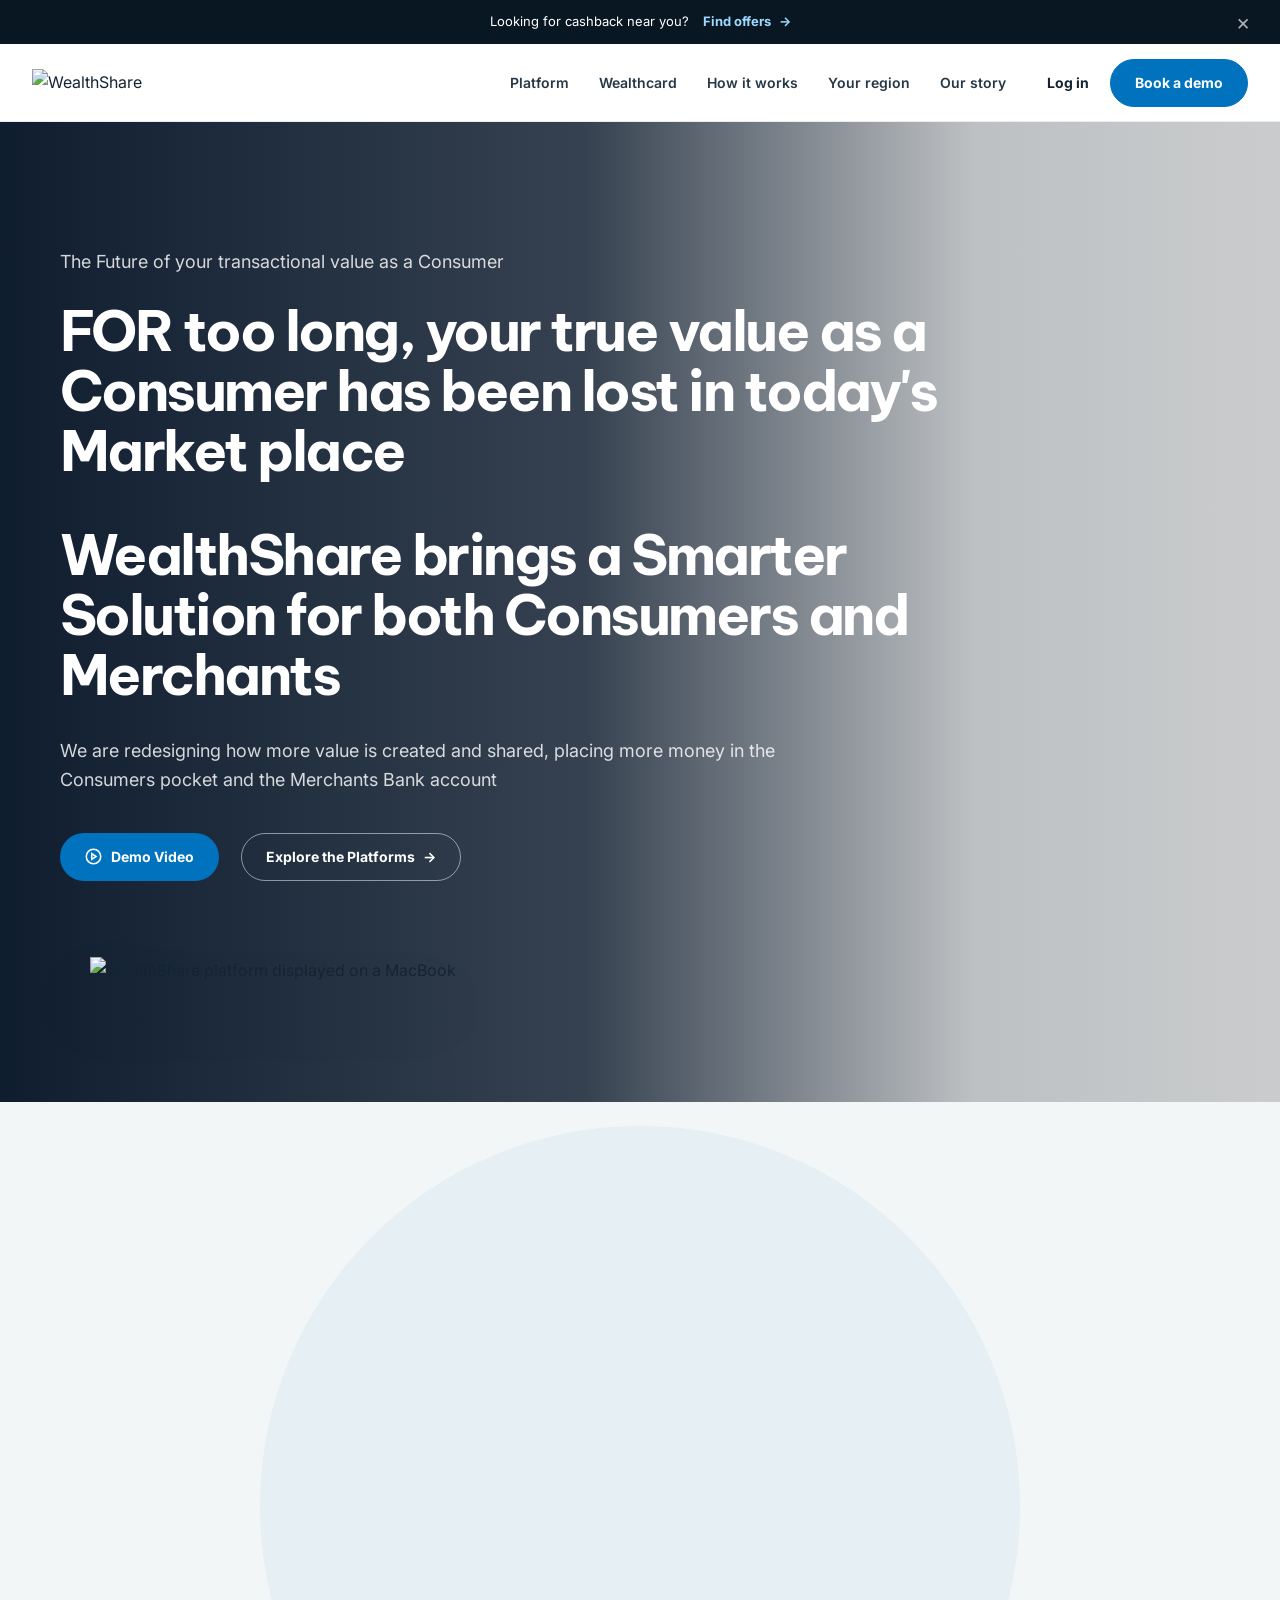
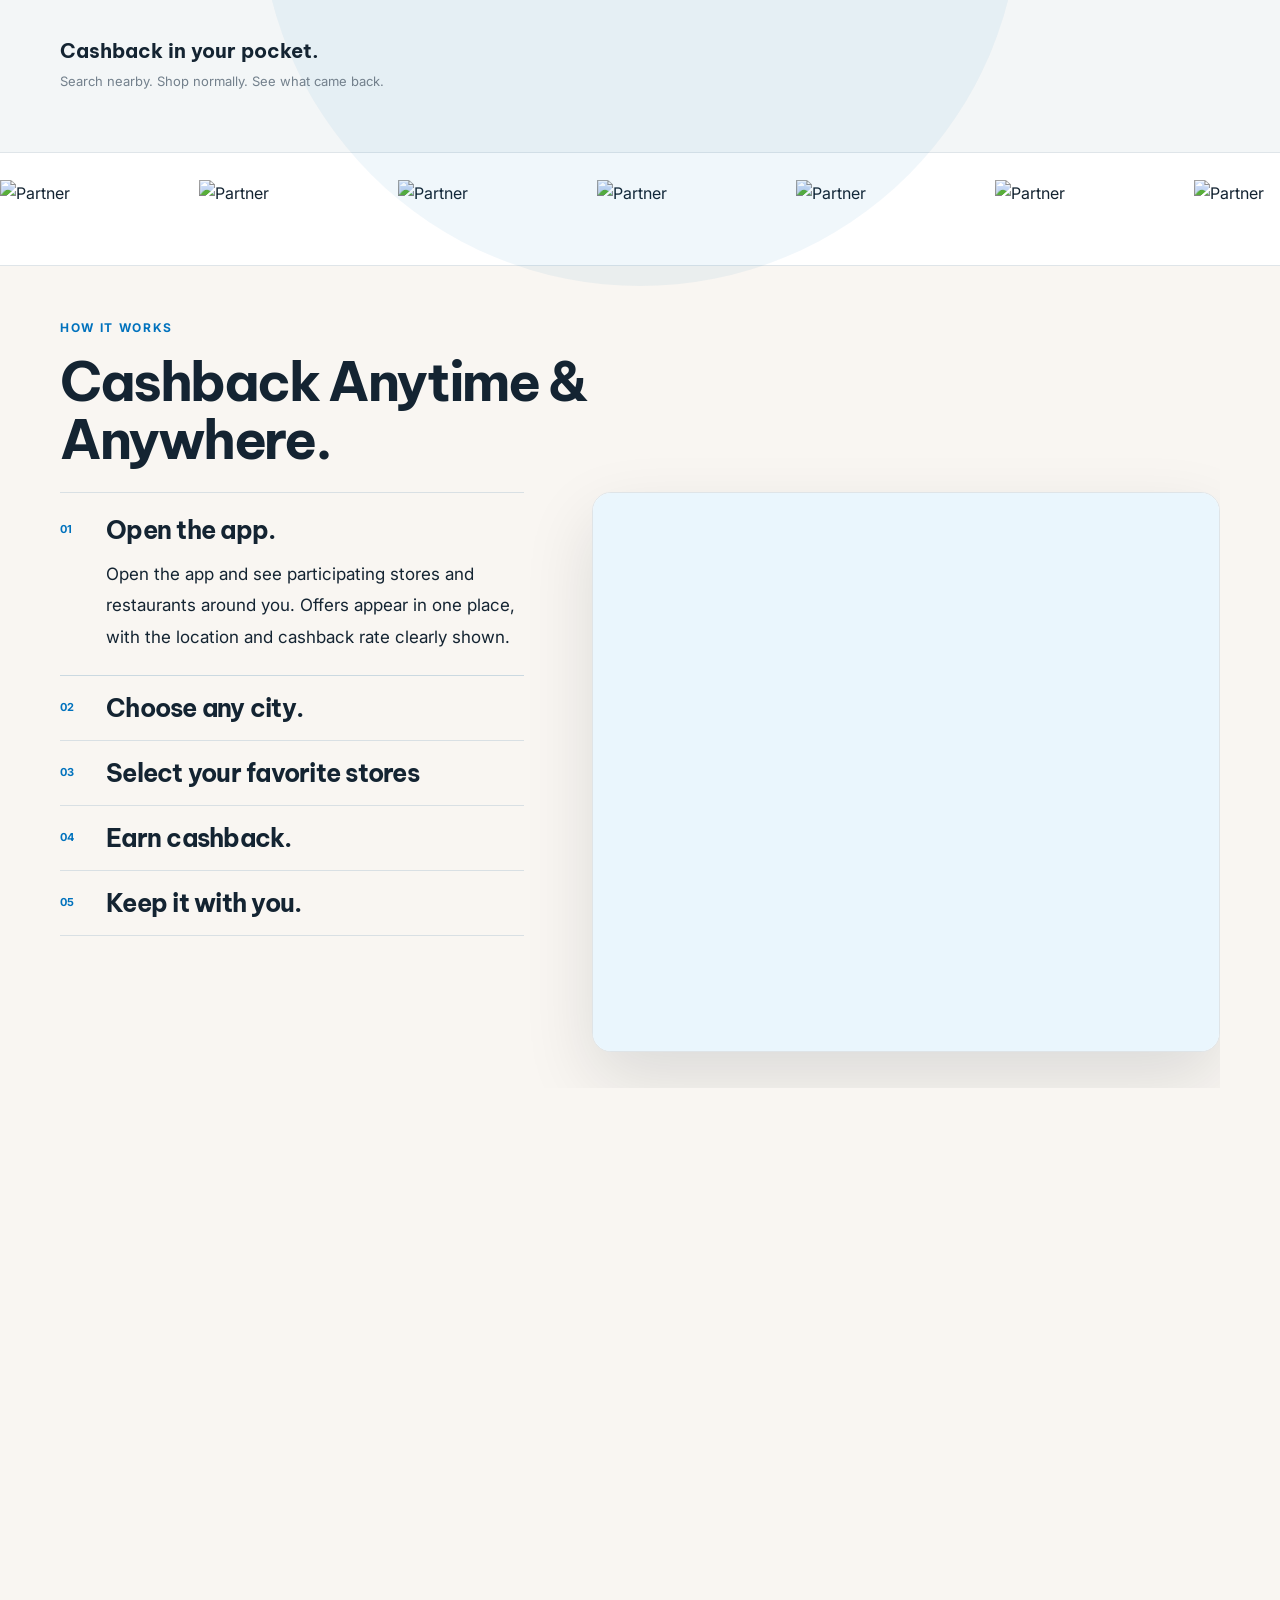
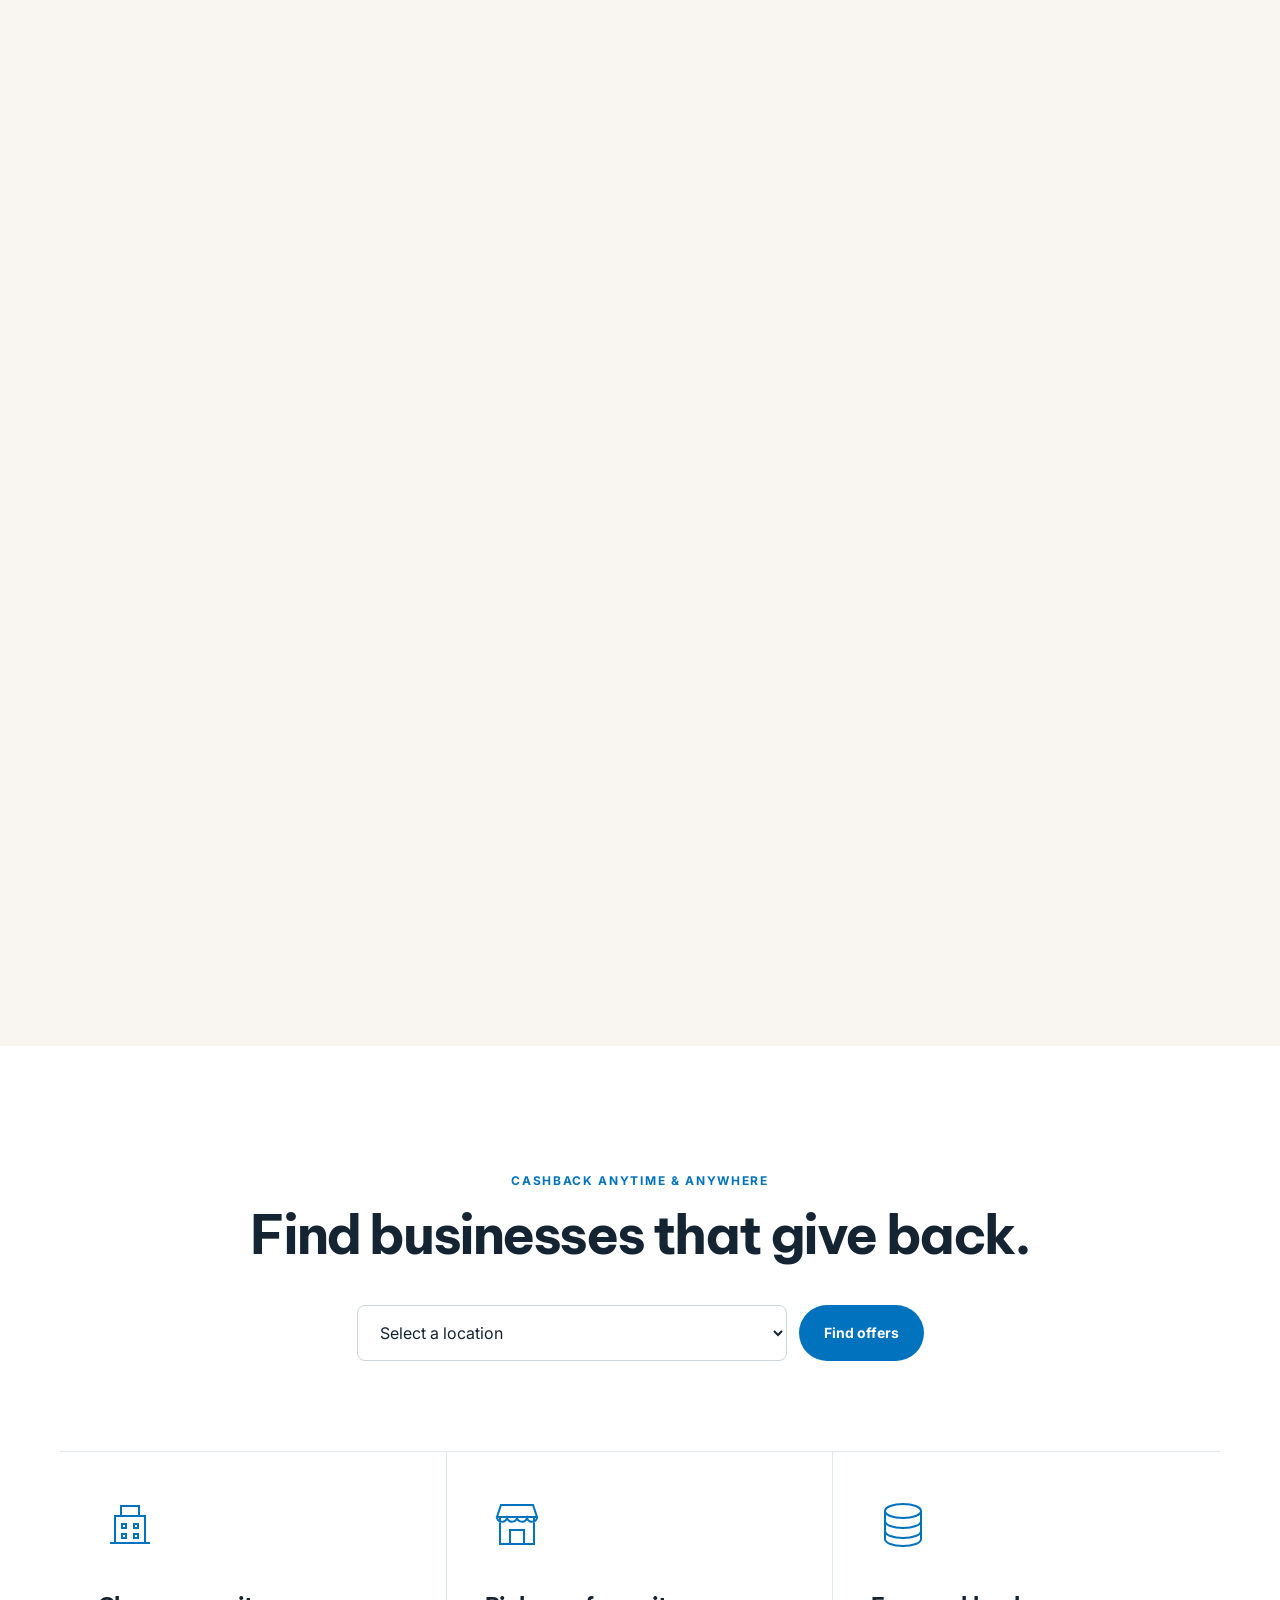
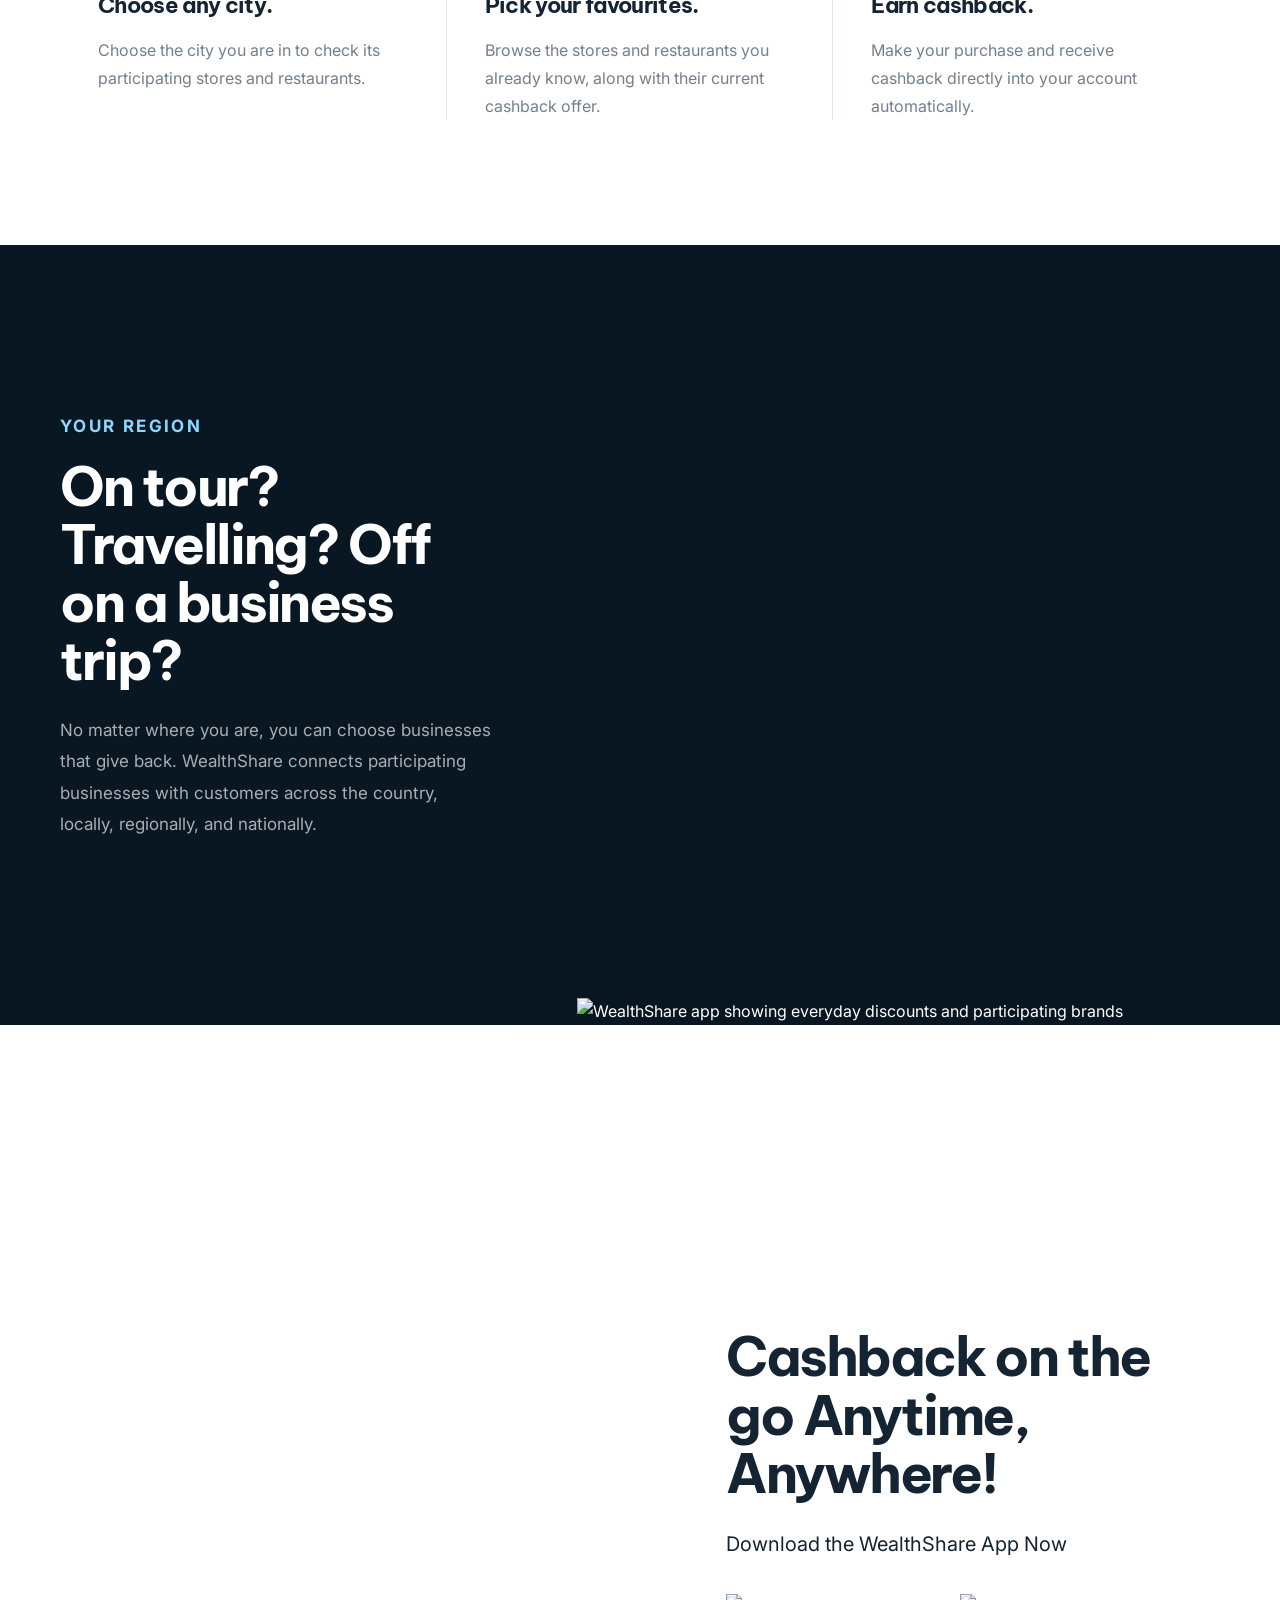
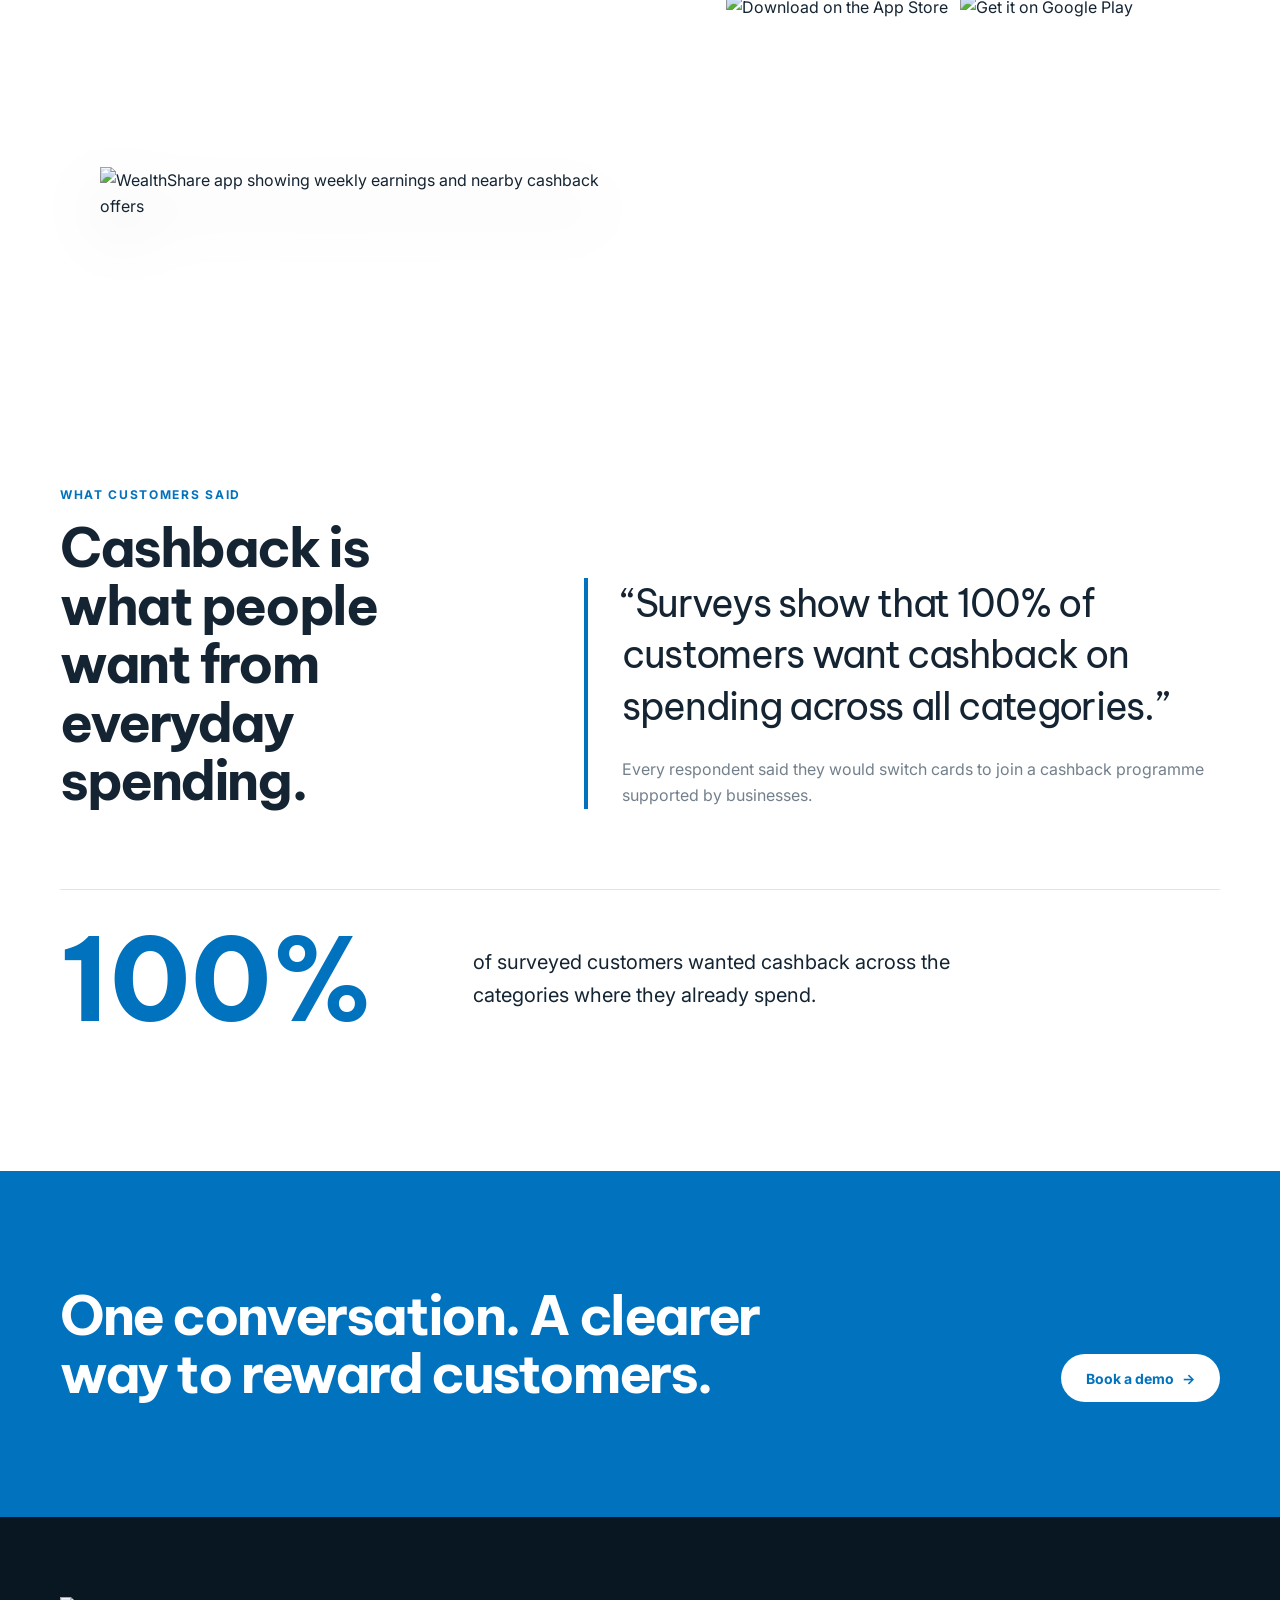
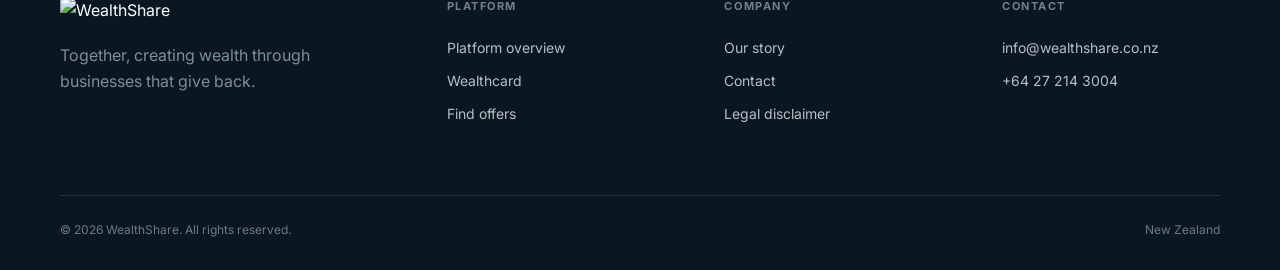
==== index.html @ 4f8c950f "WealthShare landing page - client hero feedback v1" ====
<!doctype html>
<html lang="en">
<head>
<meta charset="utf-8">
<meta name="viewport" content="width=device-width,initial-scale=1">
<meta name="description" content="WealthShare connects people with participating businesses and cashback rewards across New Zealand.">
<title>WealthShare — Cashback anytime & anywhere</title>
<link rel="preconnect" href="https://fonts.googleapis.com">
<link rel="preconnect" href="https://fonts.gstatic.com" crossorigin>
<link href="https://fonts.googleapis.com/css2?family=Be+Vietnam+Pro:wght@400;500;600;700;800&family=Inter:wght@400;500;600;700&display=swap" rel="stylesheet">
<style>
:root{--blue:#0172bd;--blue2:#078ddd;--navy:#091723;--ink:#142432;--body:#465463;--muted:#73808c;--paper:#fbfaf7;--mist:#f1f4f6;--line:#dfe5e9;--white:#fff;--head:'Be Vietnam Pro',sans-serif;--body:'Inter',sans-serif;--max:1160px}
*{box-sizing:border-box}html{scroll-behavior:smooth}body{margin:0;background:var(--paper);color:var(--ink);font-family:var(--body);font-size:16px;line-height:1.65;-webkit-font-smoothing:antialiased;overflow-x:hidden}body.menu-open{overflow:hidden}a{color:inherit;text-decoration:none}button,select{font:inherit}img{display:block;max-width:100%}.shell{width:min(var(--max),calc(100% - 96px));margin-inline:auto}.eyebrow{margin:0 0 14px;color:var(--blue);font-size:12px;font-weight:700;letter-spacing:.14em;text-transform:uppercase}.display{font-family:var(--head);font-size:clamp(42px,5.5vw,74px);font-weight:700;line-height:1.03;letter-spacing:-.055em}.title{font-family:var(--head);font-size:clamp(34px,4.2vw,58px);font-weight:700;line-height:1.08;letter-spacing:-.045em}.copy{color:var(--body);font-size:17px;line-height:1.8}.arrow{display:inline-block;margin-left:8px;transition:transform .2s}.link:hover .arrow,.btn:hover .arrow{transform:translateX(4px)}
.utility{height:44px;background:var(--navy);color:#fff;display:flex;align-items:center;justify-content:center;gap:14px;font-size:13px}.utility a{display:inline-flex;align-items:center;color:#9edaff;font-weight:700}.utility button{position:absolute;right:24px;border:0;background:transparent;color:#fff;font-size:22px;opacity:.65;cursor:pointer}.nav{height:78px;background:#fff;border-bottom:1px solid rgba(9,23,35,.08);display:flex;align-items:center;position:sticky;top:0;z-index:100}.nav .inner{width:min(1220px,calc(100% - 64px));margin:auto;display:flex;align-items:center;justify-content:space-between;gap:32px}.brand img{width:190px;height:auto}.navlinks{display:flex;align-items:center;gap:30px;margin-left:auto}.navlinks a{font-size:14px;font-weight:600;color:#263846}.navlinks a:hover{color:var(--blue)}.actions{display:flex;align-items:center;gap:12px}.btn{display:inline-flex;align-items:center;justify-content:center;min-height:48px;padding:0 24px;border:1px solid transparent;border-radius:999px;font-size:14px;font-weight:700;cursor:pointer;transition:background .2s,color .2s,border .2s,transform .2s}.btn-primary{background:var(--blue);color:#fff}.btn-primary:hover{background:#0566a4;transform:translateY(-1px)}.btn-outline{border-color:#b9c5cc;color:var(--ink);background:#fff}.btn-outline:hover{border-color:var(--ink)}.btn-text{padding-inline:8px}.menu-toggle{display:none;border:0;background:transparent;padding:8px;cursor:pointer}.menu-toggle span{display:block;width:25px;height:2px;background:var(--navy);margin:5px}.mobile-menu{display:none}
.hero{min-height:calc(100vh - 122px);position:relative;display:flex;align-items:center;color:#fff;background:url('/wealthcare/assets/hero-woman-phone.jpg') center 45%/cover no-repeat}.hero:before{content:"";position:absolute;inset:0;background:linear-gradient(90deg,rgba(5,20,39,.96) 0%,rgba(5,20,39,.8) 46%,rgba(5,20,39,.25) 76%,rgba(5,20,39,.2) 100%)}.hero-copy{position:relative;z-index:1;max-width:700px;padding:104px 0 112px}.hero .eyebrow{color:#8ed8ff}.hero h1{margin:0 0 28px}.hero p{max-width:620px;margin:0 0 34px;color:rgba(255,255,255,.82);font-size:18px;line-height:1.75}.hero-buttons{display:flex;align-items:center;gap:22px}.hero .btn-outline{color:#fff;border-color:rgba(255,255,255,.5);background:transparent}.hero-proof{margin-top:54px;padding-top:28px;border-top:1px solid rgba(255,255,255,.2);display:flex;align-items:center;gap:18px}.hero-proof strong{font-family:var(--head);font-size:30px;line-height:1}.hero-proof span{max-width:180px;color:rgba(255,255,255,.65);font-size:13px;line-height:1.45}
.hero{min-height:980px}.hero-copy{max-width:760px;padding:92px 0 100px}.hero-long-copy{max-width:710px}.hero-long-copy p{margin:0 0 16px;color:rgba(255,255,255,.82);font-size:17px;line-height:1.72}.hero .hero-proof{margin-top:34px}.hero .hero-proof strong{max-width:330px;text-transform:uppercase}.hero .hero-proof span{max-width:310px}.hero .hero-buttons{margin-top:32px}.play-mark{width:17px;height:17px;margin-right:9px;flex:none}.product-overview{min-height:820px;background:#f3f6f7;display:grid;place-items:center;padding:100px 32px;position:relative;overflow:hidden}.product-overview:before{content:"";position:absolute;width:760px;height:760px;border-radius:50%;background:rgba(1,114,189,.06)}.phones{position:relative;width:min(720px,90vw);filter:drop-shadow(0 35px 32px rgba(9,23,35,.17));mix-blend-mode:multiply}.product-caption{position:absolute;left:max(32px,calc((100vw - var(--max))/2));bottom:60px;color:var(--muted);font-size:13px}.product-caption strong{display:block;color:var(--ink);font-family:var(--head);font-size:20px;margin-bottom:4px}
.logo-rail{background:#fff;border-block:1px solid var(--line);overflow:hidden;padding:27px 0}.logo-track{width:max-content;display:flex;align-items:center;gap:54px;animation:logos 40s linear infinite}.logo-track a{display:flex;align-items:center;justify-content:center}.logo-track img{width:145px;height:58px;object-fit:contain;filter:none;opacity:1;transition:transform .25s ease,opacity .25s ease}.logo-track a:hover img{transform:scale(1.06)}.logo-track .brandcrafter-logo{width:175px}@keyframes logos{to{transform:translateX(-50%)}}
.platform{background:#f9f6f2;padding:130px 0}.platform-head{margin-bottom:56px}.platform-head h2{margin:0;max-width:620px}.platform-grid{display:grid;grid-template-columns:minmax(0,.9fr) minmax(520px,1.1fr);gap:70px;align-items:start}.steps{position:relative;padding-bottom:42vh}.step{position:sticky;top:120px;z-index:1;min-height:420px;margin-bottom:55vh;padding:40px 34px;display:grid;grid-template-columns:48px 1fr;align-content:start;background:#fff;border:1px solid #d7e0e5;border-radius:20px;box-shadow:0 16px 46px rgba(9,23,35,.09);opacity:1;transform:scale(.965);transform-origin:top center;transition:transform .35s,border-color .35s,box-shadow .35s}.step:nth-child(2){z-index:2}.step:nth-child(3){z-index:3}.step:nth-child(4){z-index:4}.step:nth-child(5){z-index:5;margin-bottom:0}.step.active{transform:scale(1);border-color:rgba(1,114,189,.38);box-shadow:0 26px 62px rgba(9,23,35,.15)}.step-num{font-size:11px;font-weight:700;color:var(--blue);padding-top:7px}.step h3{font-family:var(--head);font-size:27px;letter-spacing:-.03em;margin:0 0 18px}.step p{margin:0;max-width:480px;color:var(--body);font-size:17px;line-height:1.85}.stage-wrap{position:sticky;top:108px;height:600px}.stage{position:absolute;inset:0;border:1px solid #dfe4e7;border-radius:19px;background:#fff;box-shadow:0 28px 70px rgba(9,23,35,.12);overflow:hidden}.slide{position:absolute;inset:0;opacity:0;transform:translateY(18px);transition:opacity .45s,transform .45s;display:flex;align-items:center;justify-content:center;padding:38px}.slide.active{opacity:1;transform:none}.slide.blue{background:#eaf6fd}.slide.soft{background:#f5f6f4}.slide.navy{background:var(--navy);color:#fff}.slide img{max-width:100%;max-height:100%;object-fit:contain}.slide .phone-pair{height:100%;filter:drop-shadow(0 20px 20px rgba(9,23,35,.16))}.locator-demo{width:100%;max-width:470px}.locator-demo .find{width:260px;margin:0 auto 28px}.search-card{background:#fff;border:1px solid #dce4e8;border-radius:16px;padding:22px;box-shadow:0 20px 50px rgba(9,23,35,.12)}.search-card label{font-size:12px;font-weight:700;color:var(--muted);text-transform:uppercase;letter-spacing:.08em}.search-field{margin-top:10px;border:1px solid #cbd5db;border-radius:10px;padding:16px;display:flex;justify-content:space-between;color:var(--ink)}.partner-grid{display:grid;grid-template-columns:repeat(3,1fr);gap:20px;width:100%;align-items:center}.partner-grid img{height:70px;width:100%;object-fit:contain;filter:grayscale(1);background:#fff;border-radius:10px;padding:12px}.app-panel{text-align:center}.app-panel h4{font-family:var(--head);font-size:36px;margin:0 0 14px;letter-spacing:-.04em}.app-panel p{color:rgba(255,255,255,.65);max-width:430px;margin:0 auto 28px}.store-buttons{display:flex;justify-content:center;gap:12px}.store-buttons img{height:48px}.mobile-visual{display:none}
.platform-icon-wrap{width:100%;height:100%;display:flex;align-items:center;justify-content:center}.slide .app-step-icon{max-height:440px;width:auto;filter:drop-shadow(0 18px 25px rgba(9,23,35,.14))}.mobile-visual .app-step-icon{max-height:280px;width:auto}.platform-icon{width:168px;height:168px;color:var(--blue);padding:32px;border:1px solid #cfe4f1;border-radius:50%;background:#fff;box-shadow:0 18px 45px rgba(1,114,189,.12)}.mobile-visual .platform-icon{width:132px;height:132px;padding:26px}.app-promo{padding:125px 0;background:#eef6fb}.app-promo-grid{display:grid;grid-template-columns:1fr 1fr;gap:72px;align-items:center}.app-promo-visual{min-height:620px;display:flex;align-items:flex-end;justify-content:center}.app-promo-visual img{width:min(500px,100%);filter:drop-shadow(0 28px 30px rgba(9,23,35,.18))}.app-promo-panel{padding:64px;border-radius:22px;background:var(--navy);color:#fff;box-shadow:0 28px 70px rgba(9,23,35,.16)}.app-promo-panel .eyebrow{color:#8ed8ff}.app-promo-panel h2{margin:0 0 24px}.app-promo-panel p{margin:0 0 32px;color:rgba(255,255,255,.68);font-size:17px;line-height:1.8}.app-promo-panel .store-buttons{justify-content:flex-start}.finder{padding:125px 0;background:#fff}.finder-head{text-align:center;max-width:800px;margin:0 auto}.finder h2{margin:0 0 42px}.finder-form{display:flex;justify-content:center;gap:12px}.finder select{width:min(430px,65vw);padding:16px 18px;border:1px solid #cbd5db;border-radius:8px;background:#fff;color:var(--ink)}.how{margin-top:90px;display:grid;grid-template-columns:repeat(3,1fr);border-top:1px solid var(--line)}.how-item{padding:40px 38px 0;border-right:1px solid var(--line)}.how-item:last-child{border-right:0}.how-icon{width:64px;height:64px;color:var(--blue);margin-bottom:24px}.how-item h3{font-family:var(--head);font-size:22px;margin:0 0 12px;letter-spacing:-.03em}.how-item p{margin:0;color:var(--muted);line-height:1.75}
.app-promo{background:#fff}.app-promo-grid{grid-template-columns:1.08fr .92fr;gap:86px}.app-promo-visual{min-height:670px}.app-promo-panel{padding:0;background:transparent;color:var(--ink);box-shadow:none;border-radius:0}.app-promo-panel h2{max-width:540px}.app-promo-panel p{color:var(--body);font-size:20px}.app-promo-panel .store-buttons{justify-content:flex-start}.travel{background:var(--navy);color:#fff;overflow:hidden}.travel-grid{display:grid;grid-template-columns:.85fr 1.15fr;align-items:center;min-height:780px}.travel-copy{padding:100px 60px 100px 0}.travel .eyebrow{color:#8ed8ff}.travel h2{margin:0 0 26px}.travel p{color:rgba(255,255,255,.65);font-size:17px;line-height:1.85}.travel-phones{align-self:end;display:flex;justify-content:center}.travel-phones img{width:min(620px,100%);filter:drop-shadow(0 35px 34px rgba(0,0,0,.3))}
.proof{padding:140px 0;background:#fff}.proof-grid{display:grid;grid-template-columns:.8fr 1.2fr;gap:100px;align-items:end}.proof h2{margin:0}.quote{border-left:4px solid var(--blue);padding-left:34px}.quote blockquote{font-family:var(--head);font-size:clamp(24px,3vw,38px);line-height:1.35;letter-spacing:-.035em;margin:0 0 24px}.quote p{margin:0;color:var(--muted)}.proof-stat{margin-top:80px;display:grid;grid-template-columns:1fr 2fr;gap:40px;padding-top:38px;border-top:1px solid var(--line)}.proof-stat strong{font-family:var(--head);font-size:clamp(64px,9vw,120px);line-height:.9;color:var(--blue)}.proof-stat span{font-size:20px;color:var(--body);align-self:center;max-width:570px}
.cta{padding:115px 0;background:var(--blue);color:#fff;position:relative;overflow:hidden}.cta:before{content:"";position:absolute;inset:0;background:url('/wealthcare/assets/brand-pattern.png') center/cover;opacity:.12}.cta .shell{position:relative;display:flex;align-items:end;justify-content:space-between;gap:50px}.cta h2{margin:0;max-width:700px}.cta .btn{background:#fff;color:var(--blue);flex:none}.cta .btn:hover{background:#eaf6fd}
.footer{background:var(--navy);color:#fff;padding:80px 0 30px}.footer-grid{display:grid;grid-template-columns:1.5fr repeat(3,1fr);gap:60px}.footer-brand img{width:230px;margin-bottom:18px}.footer-brand p{color:rgba(255,255,255,.5);max-width:300px}.footer h4{margin:0 0 20px;color:rgba(255,255,255,.45);font-size:11px;letter-spacing:.14em;text-transform:uppercase}.footer a{display:block;margin:10px 0;color:rgba(255,255,255,.72);font-size:14px}.footer a:hover{color:#fff}.footer-bottom{margin-top:60px;padding-top:24px;border-top:1px solid rgba(255,255,255,.12);display:flex;justify-content:space-between;color:rgba(255,255,255,.42);font-size:12px}
@media(max-width:1000px){.shell{width:min(var(--max),calc(100% - 48px))}.navlinks{display:none}.menu-toggle{display:block}.actions .btn-text{display:none}.platform-grid{grid-template-columns:1fr}.steps{padding-bottom:0}.stage-wrap{display:none}.step{position:relative;top:auto;min-height:auto;margin-bottom:22px;padding:30px 26px;opacity:1;transform:none!important;border-radius:16px;box-shadow:0 10px 30px rgba(9,23,35,.07)}.step:nth-child(5){margin-bottom:0}.mobile-visual{display:flex;margin:25px 0 0;min-height:300px;border:1px solid var(--line);border-radius:16px;background:#fff;padding:20px;align-items:center;justify-content:center;overflow:hidden}.mobile-visual img{max-height:330px;object-fit:contain}.travel-grid{grid-template-columns:1fr}.travel-copy{padding:90px 0 20px}.proof-grid{grid-template-columns:1fr;gap:50px}.footer-grid{grid-template-columns:1fr 1fr}.mobile-menu{display:none;position:fixed;inset:122px 0 0;background:#fff;z-index:99;padding:30px}.mobile-menu.open{display:block}.mobile-menu a{display:block;padding:18px 0;border-bottom:1px solid var(--line);font-family:var(--head);font-size:24px}.mobile-menu .btn{margin-top:22px}}
@media(max-width:650px){.shell{width:calc(100% - 40px)}.utility{justify-content:flex-start;padding-left:20px;font-size:11px}.utility button{right:10px}.nav{height:70px}.nav .inner{width:calc(100% - 32px)}.brand img{width:155px}.actions .btn-outline{display:none}.actions .btn-primary{min-height:42px;padding-inline:16px;font-size:12px}.mobile-menu{inset:114px 0 0}.hero{min-height:760px;background-position:62% center}.hero:before{background:linear-gradient(90deg,rgba(5,20,39,.96),rgba(5,20,39,.7))}.hero-copy{padding:80px 0}.hero-buttons{align-items:stretch;flex-direction:column;max-width:260px}.hero-proof{margin-top:38px}.product-overview{min-height:560px;padding:60px 20px 100px}.product-caption{left:20px;bottom:35px}.logo-track{gap:28px}.logo-track img{width:115px}.platform{padding:90px 0}.platform-grid{gap:30px}.step{grid-template-columns:35px 1fr}.step p{font-size:15px}.mobile-visual{grid-column:1/-1;min-height:250px}.finder{padding:90px 0}.finder-form{flex-direction:column}.finder select{width:100%}.how{grid-template-columns:1fr;margin-top:65px}.how-item{border-right:0;border-bottom:1px solid var(--line);padding:34px 0}.travel-grid{min-height:auto}.travel-copy{padding-top:80px}.proof{padding:90px 0}.proof-stat{grid-template-columns:1fr;gap:18px}.cta{padding:80px 0}.cta .shell{align-items:flex-start;flex-direction:column}.footer-grid{grid-template-columns:1fr;gap:35px}.footer-bottom{align-items:flex-start;flex-direction:column;gap:10px}.store-buttons{flex-direction:column;align-items:center}}
@media(max-width:1000px){.app-promo-grid{grid-template-columns:1fr;gap:36px}.app-promo-visual{min-height:480px}.app-promo-panel{padding:0}}
@media(max-width:650px){.hero{min-height:1120px;background-position:64% center}.hero-copy{padding:72px 0 82px}.hero-long-copy p{font-size:15px;line-height:1.62}.hero .hero-proof{align-items:flex-start;flex-direction:column}.hero .hero-buttons{max-width:none}.app-promo{padding:80px 0}.app-promo-visual{min-height:410px}.app-promo-panel{padding:0}.app-promo-panel .store-buttons{align-items:flex-start}}
/* Hero/product overlap revision */
.nav .btn-outline{background:var(--blue);border-color:var(--blue);color:#fff}.nav .btn-outline:hover{background:#0566a4;border-color:#0566a4;color:#fff;transform:translateY(-1px)}
.product-overview{min-height:650px;padding:0 32px 80px;place-items:start center;overflow:visible;z-index:2}.product-overview:before{top:24px;left:50%;transform:translateX(-50%)}.product-overview .phones{z-index:1;width:min(1100px,92vw);max-width:none;transform:translateY(-145px)}
@media(max-width:1000px){.product-overview{min-height:560px;padding:0 24px 70px}.product-overview:before{width:620px;height:620px}.product-overview .phones{width:min(920px,96vw);transform:translateY(-105px)}}
@media(max-width:650px){.product-overview{min-height:390px;padding:0 12px 74px}.product-overview:before{top:12px;width:390px;height:390px}.product-overview .phones{width:104vw;transform:translateY(-58px)}.product-caption{bottom:24px}}
.sequence-v2.platform{height:620vh;padding:0;background:#f9f6f2}.sequence-v2>.shell{position:sticky;top:78px;min-height:calc(100vh - 78px);padding:52px 0 36px;display:flex;flex-direction:column;overflow:hidden}.sequence-v2 .platform-head{margin:0 0 24px;flex:none}.sequence-v2 .platform-head h2{max-width:720px}.sequence-v2 .platform-grid{flex:1;min-height:0;grid-template-columns:minmax(0,.85fr) minmax(420px,1.15fr);gap:68px;align-items:stretch}.sequence-v2 .steps{padding:0;border-top:1px solid #d9e0e4}.sequence-v2 .step,.sequence-v2 .step:nth-child(n){position:relative;top:auto;z-index:auto;min-height:0;margin:0;padding:17px 0;display:grid;grid-template-columns:46px 1fr;align-content:start;background:transparent;border:0;border-bottom:1px solid #d9e0e4;border-radius:0;box-shadow:none;opacity:1;transform:none;transition:padding .35s ease,background .35s ease}.sequence-v2 .step.active{padding:22px 0;box-shadow:none;border-color:#cbd9e1}.sequence-v2 .step-num{padding-top:5px;color:var(--blue);font-size:11px}.sequence-v2 .step h3{margin:0;font-size:25px;line-height:1.2}.sequence-v2 .step p{max-height:0;margin:0;overflow:hidden;opacity:0;transform:translateY(-5px);transition:max-height .4s ease,opacity .3s ease,transform .35s ease,margin .35s ease}.sequence-v2 .step.active p{max-height:180px;margin-top:14px;opacity:1;transform:none}.sequence-v2 .mobile-visual{display:none!important}.sequence-v2 .stage-wrap{position:relative;top:auto;height:auto;min-height:420px}.sequence-v2 .stage{inset:0}.sequence-v2 .platform-end{max-height:0;overflow:hidden;opacity:0;transform:translateY(12px);transition:max-height .35s ease,opacity .35s ease,transform .35s ease}.sequence-v2.complete .platform-end{max-height:70px;padding-top:20px;opacity:1;transform:none}.sequence-v2 .platform-end .btn{min-width:220px}.sequence-v2.complete .step p{max-height:0;margin-top:0;opacity:0}.sequence-v2.complete .stage .slide:last-child{opacity:1;transform:none}
@media(max-width:1000px){.sequence-v2.platform{height:680vh}.sequence-v2>.shell{top:70px;min-height:calc(100svh - 70px);padding:32px 0 22px}.sequence-v2 .platform-head{margin-bottom:18px}.sequence-v2 .platform-head h2{font-size:clamp(32px,9vw,44px)}.sequence-v2 .platform-grid{grid-template-columns:1fr;gap:0}.sequence-v2 .stage-wrap{display:none}.sequence-v2 .step,.sequence-v2 .step:nth-child(n){padding:14px 0;grid-template-columns:38px 1fr}.sequence-v2 .step.active{padding:18px 0}.sequence-v2 .step h3{font-size:21px}.sequence-v2 .step p{font-size:15px;line-height:1.65}.sequence-v2 .step.active p{max-height:190px;margin-top:11px}.sequence-v2.complete .platform-end{max-height:66px;padding-top:16px}.sequence-v2 .platform-end .btn{width:100%}}
@media(max-width:650px){.sequence-v2>.shell{width:calc(100% - 40px)}.sequence-v2 .platform-head .eyebrow{margin-bottom:8px}.sequence-v2 .platform-head h2{font-size:32px;line-height:1.04;letter-spacing:-.045em}.sequence-v2 .step h3{font-size:20px}.sequence-v2 .step.active p{max-height:205px}}
@media(max-height:720px) and (min-width:1001px){.sequence-v2>.shell{top:70px;min-height:calc(100vh - 70px);padding:22px 0 16px}.sequence-v2 .platform-head{margin-bottom:12px}.sequence-v2 .platform-head h2{font-size:38px}.sequence-v2 .platform-grid{gap:48px}.sequence-v2 .stage-wrap{min-height:300px}.sequence-v2 .step,.sequence-v2 .step:nth-child(n){padding:9px 0}.sequence-v2 .step.active{padding:11px 0}.sequence-v2 .step h3{font-size:20px}.sequence-v2 .step p{font-size:14px;line-height:1.55}.sequence-v2 .step.active p{max-height:95px;margin-top:6px}.sequence-v2.complete .platform-end{padding-top:10px}}
@media(prefers-reduced-motion:reduce){*{scroll-behavior:auto!important;animation:none!important;transition:none!important}}
/* Client hero-copy feedback — Parkable-style alternating scale */
.hero-feedback{max-width:980px;padding-top:74px;padding-bottom:170px}
.hero-feedback .hero-small{max-width:760px;margin:0 0 24px;color:rgba(255,255,255,.82);font-size:18px;line-height:1.65}
.hero-feedback .hero-large{max-width:980px;margin:0 0 30px;color:#fff;font-family:var(--head);font-size:clamp(42px,4.35vw,58px);font-weight:700;line-height:1.08;letter-spacing:-.045em}
.hero-feedback .hero-large + .hero-large{margin-top:44px}
.hero-feedback .hero-buttons{margin-top:38px}
@media(max-width:650px){.hero-feedback{padding:62px 0 130px}.hero-feedback .hero-small{margin-bottom:18px;font-size:15px;line-height:1.6}.hero-feedback .hero-large{margin-bottom:24px;font-size:clamp(31px,9vw,38px);line-height:1.12}.hero-feedback .hero-large + .hero-large{margin-top:34px}.hero-feedback .hero-buttons{margin-top:30px}}
</style>
</head>
<body>
<div class="utility" id="utility"><span>Looking for cashback near you?</span><a class="link" href="#finder">Find offers <span class="arrow">→</span></a><button aria-label="Dismiss announcement" type="button">×</button></div>
<nav class="nav" aria-label="Primary navigation"><div class="inner"><a class="brand" href="#home" aria-label="WealthShare home"><img src="/wealthcare/assets/wealthshare-logo.webp" alt="WealthShare"></a><div class="navlinks"><a href="#platform">Platform</a><a href="#wealthcard">Wealthcard</a><a href="#finder">How it works</a><a href="#region">Your region</a><a href="#story">Our story</a></div><div class="actions"><a class="btn btn-text" href="#contact">Log in</a><a class="btn btn-outline" href="mailto:info@wealthshare.co.nz?subject=WealthShare%20demo">Book a demo</a><button class="menu-toggle" type="button" aria-label="Open menu" aria-expanded="false"><span></span><span></span><span></span></button></div></div></nav>
<div class="mobile-menu" id="mobileMenu"><a href="#platform">Platform</a><a href="#wealthcard">Wealthcard</a><a href="#finder">How it works</a><a href="#region">Your region</a><a href="#story">Our story</a><a class="btn btn-primary" href="mailto:info@wealthshare.co.nz?subject=WealthShare%20demo">Book a demo</a></div>
<main>
<section class="hero" id="home"><div class="shell"><div class="hero-copy hero-feedback"><p class="hero-small">The Future of your transactional value as a Consumer</p><h1 class="hero-large">FOR too long, your true value as a Consumer has been lost in today's Market place</h1><h2 class="hero-large">WealthShare brings a Smarter Solution for both Consumers and Merchants</h2><p class="hero-small">We are redesigning how more value is created and shared, placing more money in the Consumers pocket and the Merchants Bank account</p><div class="hero-buttons"><a class="btn btn-primary" href="#wealthcard"><svg class="play-mark" viewBox="0 0 20 20" fill="none" stroke="currentColor" stroke-width="1.8" aria-hidden="true"><circle cx="10" cy="10" r="8.5"/><path d="m8 6.7 5 3.3-5 3.3Z"/></svg>Demo Video</a><a class="btn btn-outline link" href="#platform">Explore the Platforms <span class="arrow">→</span></a></div></div></div></section>
<section class="product-overview" id="wealthcard" aria-label="WealthShare product demo"><img class="phones" src="/wealthcare/assets/section2-macbook-drive.png" alt="WealthShare platform displayed on a MacBook"><div class="product-caption"><strong>Cashback in your pocket.</strong>Search nearby. Shop normally. See what came back.</div></section>
<div class="logo-rail" aria-label="Participating business network"><div class="logo-track">
<img src="/wealthcare/assets/partner-01.png" alt="Partner"><img src="/wealthcare/assets/partner-02.png" alt="Partner"><img src="/wealthcare/assets/partner-03.png" alt="Partner"><img src="/wealthcare/assets/partner-04.png" alt="Partner"><img src="/wealthcare/assets/partner-05.png" alt="Partner"><img src="/wealthcare/assets/partner-06.png" alt="Partner"><img src="/wealthcare/assets/partner-07.png" alt="Partner"><img src="/wealthcare/assets/partner-08.png" alt="Partner"><img src="/wealthcare/assets/partner-09.png" alt="Partner"><img src="/wealthcare/assets/partner-10.png" alt="Partner"><img src="/wealthcare/assets/partner-11.png" alt="Partner"><img src="/wealthcare/assets/partner-12.png" alt="Partner"><a href="https://www.theutilitycompany.co.nz" target="_blank" rel="noopener" aria-label="The Utility Company"><img src="/wealthcare/assets/logo-utility-company.png" alt="The Utility Company"></a><a href="https://elevateqt.com" target="_blank" rel="noopener" aria-label="Elevate"><img src="/wealthcare/assets/logo-elevate.png" alt="Elevate"></a><a href="https://wealthshare.online" target="_blank" rel="noopener" aria-label="WealthShare"><img src="/wealthcare/assets/logo-wealthshare-drive.png" alt="WealthShare"></a><a href="https://brandcrafter.co.nz" target="_blank" rel="noopener" aria-label="Brandcrafter"><img class="brandcrafter-logo" src="/wealthcare/assets/logo-brandcrafter.png" alt="Brandcrafter"></a>
<img src="/wealthcare/assets/partner-01.png" alt=""><img src="/wealthcare/assets/partner-02.png" alt=""><img src="/wealthcare/assets/partner-03.png" alt=""><img src="/wealthcare/assets/partner-04.png" alt=""><img src="/wealthcare/assets/partner-05.png" alt=""><img src="/wealthcare/assets/partner-06.png" alt=""><img src="/wealthcare/assets/partner-07.png" alt=""><img src="/wealthcare/assets/partner-08.png" alt=""><img src="/wealthcare/assets/partner-09.png" alt=""><img src="/wealthcare/assets/partner-10.png" alt=""><img src="/wealthcare/assets/partner-11.png" alt=""><img src="/wealthcare/assets/partner-12.png" alt=""><a href="https://www.theutilitycompany.co.nz" target="_blank" rel="noopener" aria-hidden="true" tabindex="-1"><img src="/wealthcare/assets/logo-utility-company.png" alt=""></a><a href="https://elevateqt.com" target="_blank" rel="noopener" aria-hidden="true" tabindex="-1"><img src="/wealthcare/assets/logo-elevate.png" alt=""></a><a href="https://wealthshare.online" target="_blank" rel="noopener" aria-hidden="true" tabindex="-1"><img src="/wealthcare/assets/logo-wealthshare-drive.png" alt=""></a><a href="https://brandcrafter.co.nz" target="_blank" rel="noopener" aria-hidden="true" tabindex="-1"><img class="brandcrafter-logo" src="/wealthcare/assets/logo-brandcrafter.png" alt=""></a>
</div></div>
<section class="platform sequence-v2" id="platform"><div class="shell"><header class="platform-head"><p class="eyebrow">How it works</p><h2 class="title">Cashback Anytime &amp; Anywhere.</h2></header><div class="platform-grid"><div class="steps">
<article class="step active" data-slide="0"><span class="step-num">01</span><div><h3>Open the app.</h3><p>Open the app and see participating stores and restaurants around you. Offers appear in one place, with the location and cashback rate clearly shown.</p><div class="mobile-visual"><img class="app-step-icon" src="/wealthcare/assets/wealthshare-app-icon.png" alt="WealthShare app icon"></div></div></article>
<article class="step" data-slide="1"><span class="step-num">02</span><div><h3>Choose any city.</h3><p>Choose the city you are in to check its participating stores and restaurants.</p><div class="mobile-visual"><div class="platform-icon-wrap"><svg class="platform-icon" viewBox="0 0 64 64" fill="none" stroke="currentColor" stroke-width="2" aria-label="Choose any city"><path d="M12 51h40M17 51V24h30v27M23 24V14h18v10M24 32h4v4h-4zm12 0h4v4h-4zM24 42h4v4h-4zm12 0h4v4h-4z"/></svg></div></div></div></article>
<article class="step" data-slide="2"><span class="step-num">03</span><div><h3>Select your favorite stores</h3><p>Browse the stores and restaurants you already know, along with their current cashback offer.</p><div class="mobile-visual"><div class="platform-icon-wrap"><svg class="platform-icon" viewBox="0 0 64 64" fill="none" stroke="currentColor" stroke-width="2" aria-label="Select your favorite stores"><path d="M12 25h40l-4-12H16l-4 12Zm3 0v27h34V25M25 52V38h14v14M12 25c0 5 8 7 10 1 2 6 10 4 10-1 0 5 8 7 10 1 2 6 10 4 10-1"/></svg></div></div></div></article>
<article class="step" data-slide="3"><span class="step-num">04</span><div><h3>Earn cashback.</h3><p>Your cashback goes directly into your account automatically. Your history stays available so you can see what each transaction returned.</p><div class="mobile-visual"><div class="platform-icon-wrap"><svg class="platform-icon" viewBox="0 0 64 64" fill="none" stroke="currentColor" stroke-width="2" aria-label="Earn cashback"><ellipse cx="32" cy="19" rx="18" ry="7"/><path d="M14 19v10c0 4 8 7 18 7s18-3 18-7V19M14 29v10c0 4 8 7 18 7s18-3 18-7V29M14 39v8c0 4 8 7 18 7s18-3 18-7v-8"/></svg></div></div></div></article>
<article class="step" data-slide="4"><span class="step-num">05</span><div><h3>Keep it with you.</h3><p>Shopping locally, regionally, or nationally, WealthShare gives you one place to check offers and follow the cashback you earn.</p><div class="mobile-visual"><div class="app-panel"><h4>WealthShare on the go.</h4><div class="store-buttons"><img src="/wealthcare/assets/app-store.png" alt="Download on the App Store"><img src="/wealthcare/assets/google-play.png" alt="Get it on Google Play"></div></div></div></div></article>
<div class="platform-end"><a class="btn btn-primary" href="#finder">Explore the Platform <span class="arrow">→</span></a></div></div><div class="stage-wrap" aria-hidden="true"><div class="stage"><div class="slide blue active"><img class="app-step-icon" src="/wealthcare/assets/wealthshare-app-icon.png" alt=""></div><div class="slide soft"><div class="platform-icon-wrap"><svg class="platform-icon" viewBox="0 0 64 64" fill="none" stroke="currentColor" stroke-width="2"><path d="M12 51h40M17 51V24h30v27M23 24V14h18v10M24 32h4v4h-4zm12 0h4v4h-4zM24 42h4v4h-4zm12 0h4v4h-4z"/></svg></div></div><div class="slide blue"><div class="platform-icon-wrap"><svg class="platform-icon" viewBox="0 0 64 64" fill="none" stroke="currentColor" stroke-width="2"><path d="M12 25h40l-4-12H16l-4 12Zm3 0v27h34V25M25 52V38h14v14M12 25c0 5 8 7 10 1 2 6 10 4 10-1 0 5 8 7 10 1 2 6 10 4 10-1"/></svg></div></div><div class="slide soft"><div class="platform-icon-wrap"><svg class="platform-icon" viewBox="0 0 64 64" fill="none" stroke="currentColor" stroke-width="2"><ellipse cx="32" cy="19" rx="18" ry="7"/><path d="M14 19v10c0 4 8 7 18 7s18-3 18-7V19M14 29v10c0 4 8 7 18 7s18-3 18-7V29M14 39v8c0 4 8 7 18 7s18-3 18-7v-8"/></svg></div></div><div class="slide navy"><div class="app-panel"><h4>WealthShare on the go.</h4><p>See nearby offers and keep your cashback history with you.</p><div class="store-buttons"><img src="/wealthcare/assets/app-store.png" alt=""><img src="/wealthcare/assets/google-play.png" alt=""></div></div></div></div></div></div></div></section>
<section class="finder" id="finder"><div class="shell"><header class="finder-head"><p class="eyebrow">Cashback anytime & anywhere</p><h2 class="title">Find businesses that give back.</h2><div class="finder-form"><label class="sr-only" for="location" style="position:absolute;left:-9999px">Select a location</label><select id="location"><option>Select a location</option><option>Arrowtown</option><option>Auckland</option><option>Christchurch</option><option>Wellington</option></select><button class="btn btn-primary" type="button" id="findButton">Find offers</button></div></header><div class="how">
<article class="how-item"><svg class="how-icon" viewBox="0 0 64 64" fill="none" stroke="currentColor" stroke-width="2"><path d="M12 51h40M17 51V24h30v27M23 24V14h18v10M24 32h4v4h-4zm12 0h4v4h-4zM24 42h4v4h-4zm12 0h4v4h-4z"/></svg><h3>Choose any city.</h3><p>Choose the city you are in to check its participating stores and restaurants.</p></article>
<article class="how-item"><svg class="how-icon" viewBox="0 0 64 64" fill="none" stroke="currentColor" stroke-width="2"><path d="M12 25h40l-4-12H16l-4 12Zm3 0v27h34V25M25 52V38h14v14M12 25c0 5 8 7 10 1 2 6 10 4 10-1 0 5 8 7 10 1 2 6 10 4 10-1"/></svg><h3>Pick your favourites.</h3><p>Browse the stores and restaurants you already know, along with their current cashback offer.</p></article>
<article class="how-item"><svg class="how-icon" viewBox="0 0 64 64" fill="none" stroke="currentColor" stroke-width="2"><ellipse cx="32" cy="19" rx="18" ry="7"/><path d="M14 19v10c0 4 8 7 18 7s18-3 18-7V19M14 29v10c0 4 8 7 18 7s18-3 18-7V29M14 39v8c0 4 8 7 18 7s18-3 18-7v-8"/></svg><h3>Earn cashback.</h3><p>Make your purchase and receive cashback directly into your account automatically.</p></article>
</div></div></section>
<section class="travel" id="region"><div class="shell travel-grid"><div class="travel-copy"><p class="eyebrow">Your region</p><h2 class="title">On tour? Travelling? Off on a business trip?</h2><p>No matter where you are, you can choose businesses that give back. WealthShare connects participating businesses with customers across the country, locally, regionally, and nationally.</p></div><div class="travel-phones"><img src="/wealthcare/assets/region-app-image.png" alt="WealthShare app showing everyday discounts and participating brands"></div></div></section>
<section class="app-promo" id="app"><div class="shell app-promo-grid"><div class="app-promo-visual"><img src="/wealthcare/assets/app-weekly-earnings.png" alt="WealthShare app showing weekly earnings and nearby cashback offers"></div><div class="app-promo-panel"><h2 class="title">Cashback on the go Anytime, Anywhere!</h2><p>Download the WealthShare App Now</p><div class="store-buttons"><img src="/wealthcare/assets/app-store.png" alt="Download on the App Store"><img src="/wealthcare/assets/google-play.png" alt="Get it on Google Play"></div></div></div></section>
<section class="proof" id="story"><div class="shell"><div class="proof-grid"><div><p class="eyebrow">What customers said</p><h2 class="title">Cashback is what people want from everyday spending.</h2></div><div class="quote"><blockquote>“Surveys show that 100% of customers want cashback on spending across all categories.”</blockquote><p>Every respondent said they would switch cards to join a cashback programme supported by businesses.</p></div></div><div class="proof-stat"><strong>100%</strong><span>of surveyed customers wanted cashback across the categories where they already spend.</span></div></div></section>
<section class="cta" id="contact"><div class="shell"><div><h2 class="title">One conversation. A clearer way to reward customers.</h2></div><a class="btn" href="mailto:info@wealthshare.co.nz?subject=WealthShare%20demo">Book a demo <span class="arrow">→</span></a></div></section>
</main>
<footer class="footer"><div class="shell"><div class="footer-grid"><div class="footer-brand"><img src="/wealthcare/assets/wealthshare-logo-white.webp" alt="WealthShare"><p>Together, creating wealth through businesses that give back.</p></div><div><h4>Platform</h4><a href="#platform">Platform overview</a><a href="#wealthcard">Wealthcard</a><a href="#finder">Find offers</a></div><div><h4>Company</h4><a href="#story">Our story</a><a href="mailto:info@wealthshare.co.nz">Contact</a><a href="https://wealthshare.online/wealthshare-copy/">Legal disclaimer</a></div><div><h4>Contact</h4><a href="mailto:info@wealthshare.co.nz">info@wealthshare.co.nz</a><a href="tel:+64272143004">+64 27 214 3004</a></div></div><div class="footer-bottom"><span>© 2026 WealthShare. All rights reserved.</span><span>New Zealand</span></div></div></footer>
<script>
const utility=document.getElementById('utility');utility.querySelector('button').addEventListener('click',()=>utility.remove());
const toggle=document.querySelector('.menu-toggle'),mobile=document.getElementById('mobileMenu');toggle.addEventListener('click',()=>{const open=mobile.classList.toggle('open');toggle.setAttribute('aria-expanded',open);document.body.classList.toggle('menu-open',open)});mobile.querySelectorAll('a').forEach(a=>a.addEventListener('click',()=>{mobile.classList.remove('open');document.body.classList.remove('menu-open');toggle.setAttribute('aria-expanded','false')}));
const platform=document.querySelector('.sequence-v2'),steps=[...document.querySelectorAll('.step')],slides=[...document.querySelectorAll('.slide')];let stackTicking=false;function syncPlatformStack(){if(!platform)return;const rect=platform.getBoundingClientRect(),runway=Math.max(1,platform.offsetHeight-window.innerHeight),progress=Math.min(1,Math.max(0,-rect.top/runway)),state=Math.min(5,Math.floor(progress*6)),complete=state===5,index=Math.min(state,4);platform.classList.toggle('complete',complete);steps.forEach((step,i)=>{const active=!complete&&i===index;step.classList.toggle('active',active);step.setAttribute('aria-current',active?'step':'false')});slides.forEach((slide,i)=>slide.classList.toggle('active',i===index));stackTicking=false}window.addEventListener('scroll',()=>{if(!stackTicking){stackTicking=true;requestAnimationFrame(syncPlatformStack)}},{passive:true});window.addEventListener('resize',syncPlatformStack);syncPlatformStack();
document.getElementById('findButton').addEventListener('click',()=>{const select=document.getElementById('location');if(select.selectedIndex===0){select.focus();select.style.borderColor='#0172bd';return}window.open('https://wealthshare.online/wealthshare-copy/','_blank','noopener')});
</script>
</body></html>
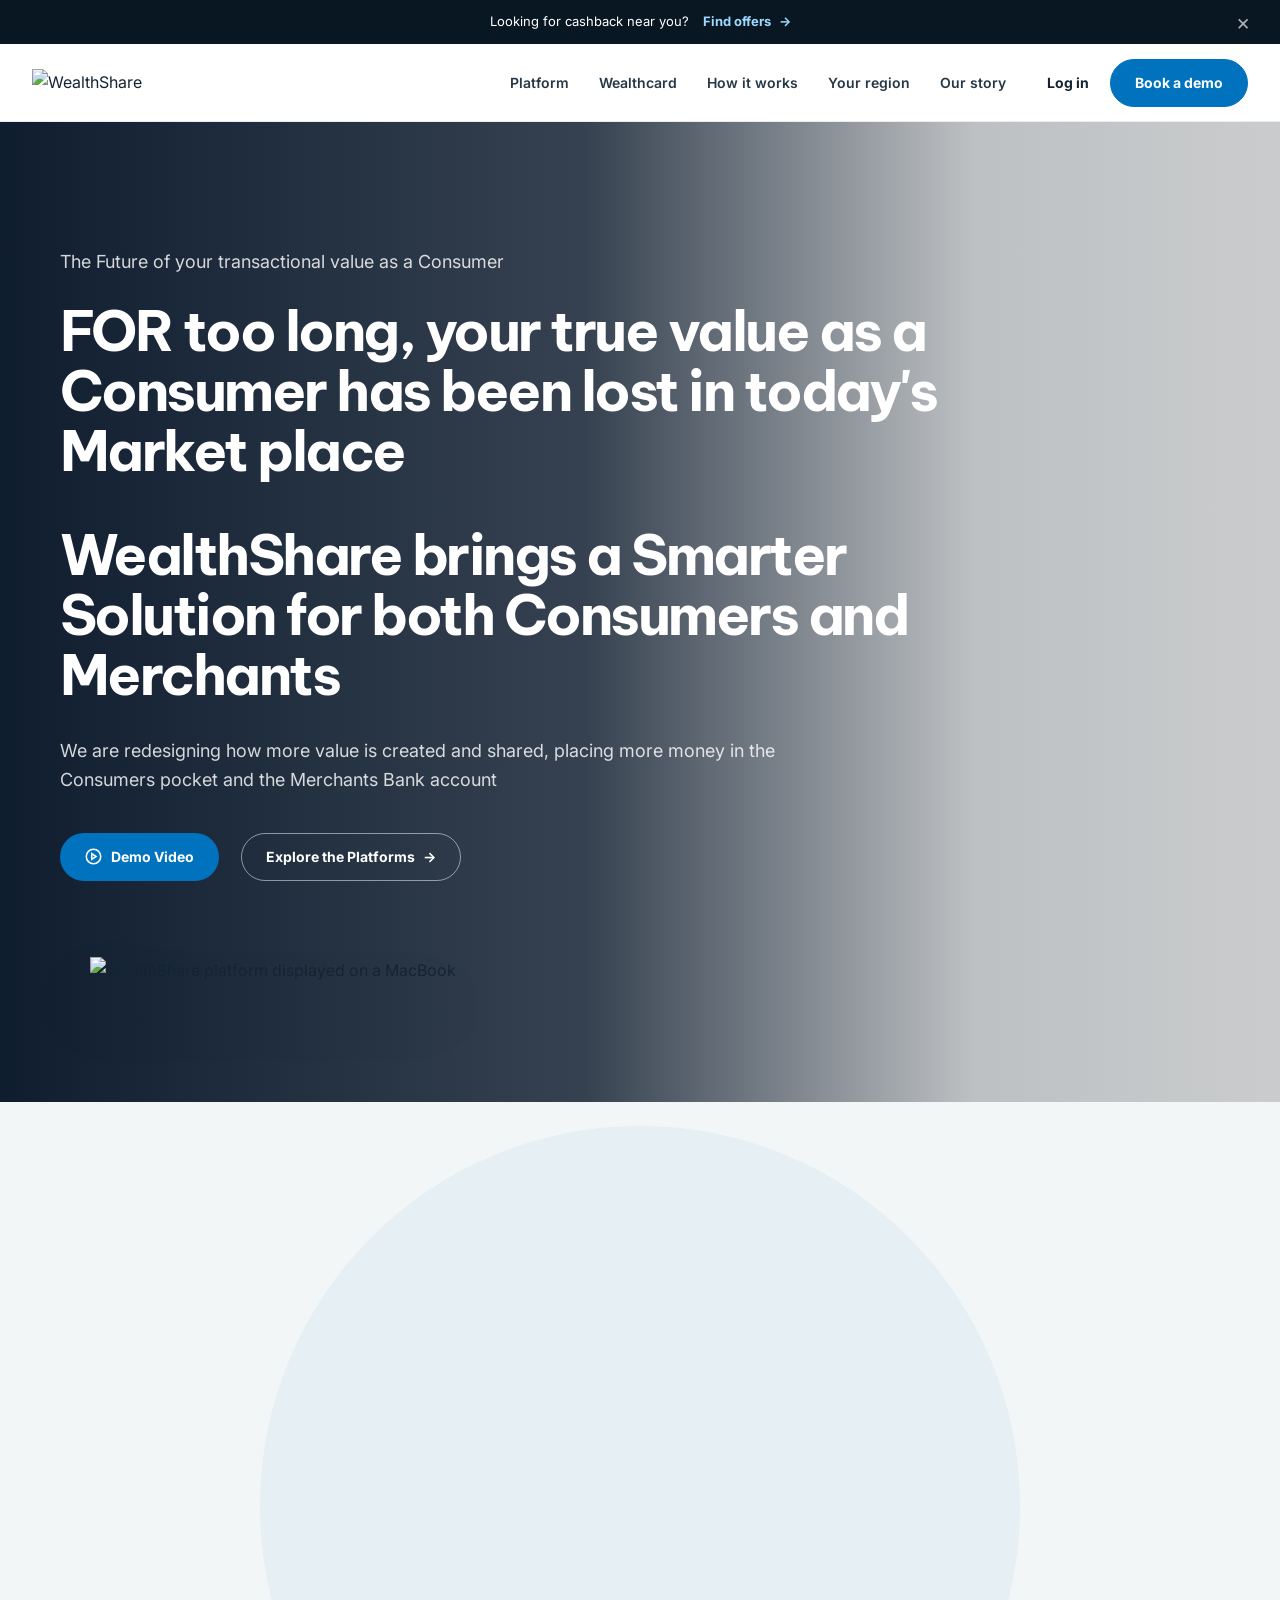
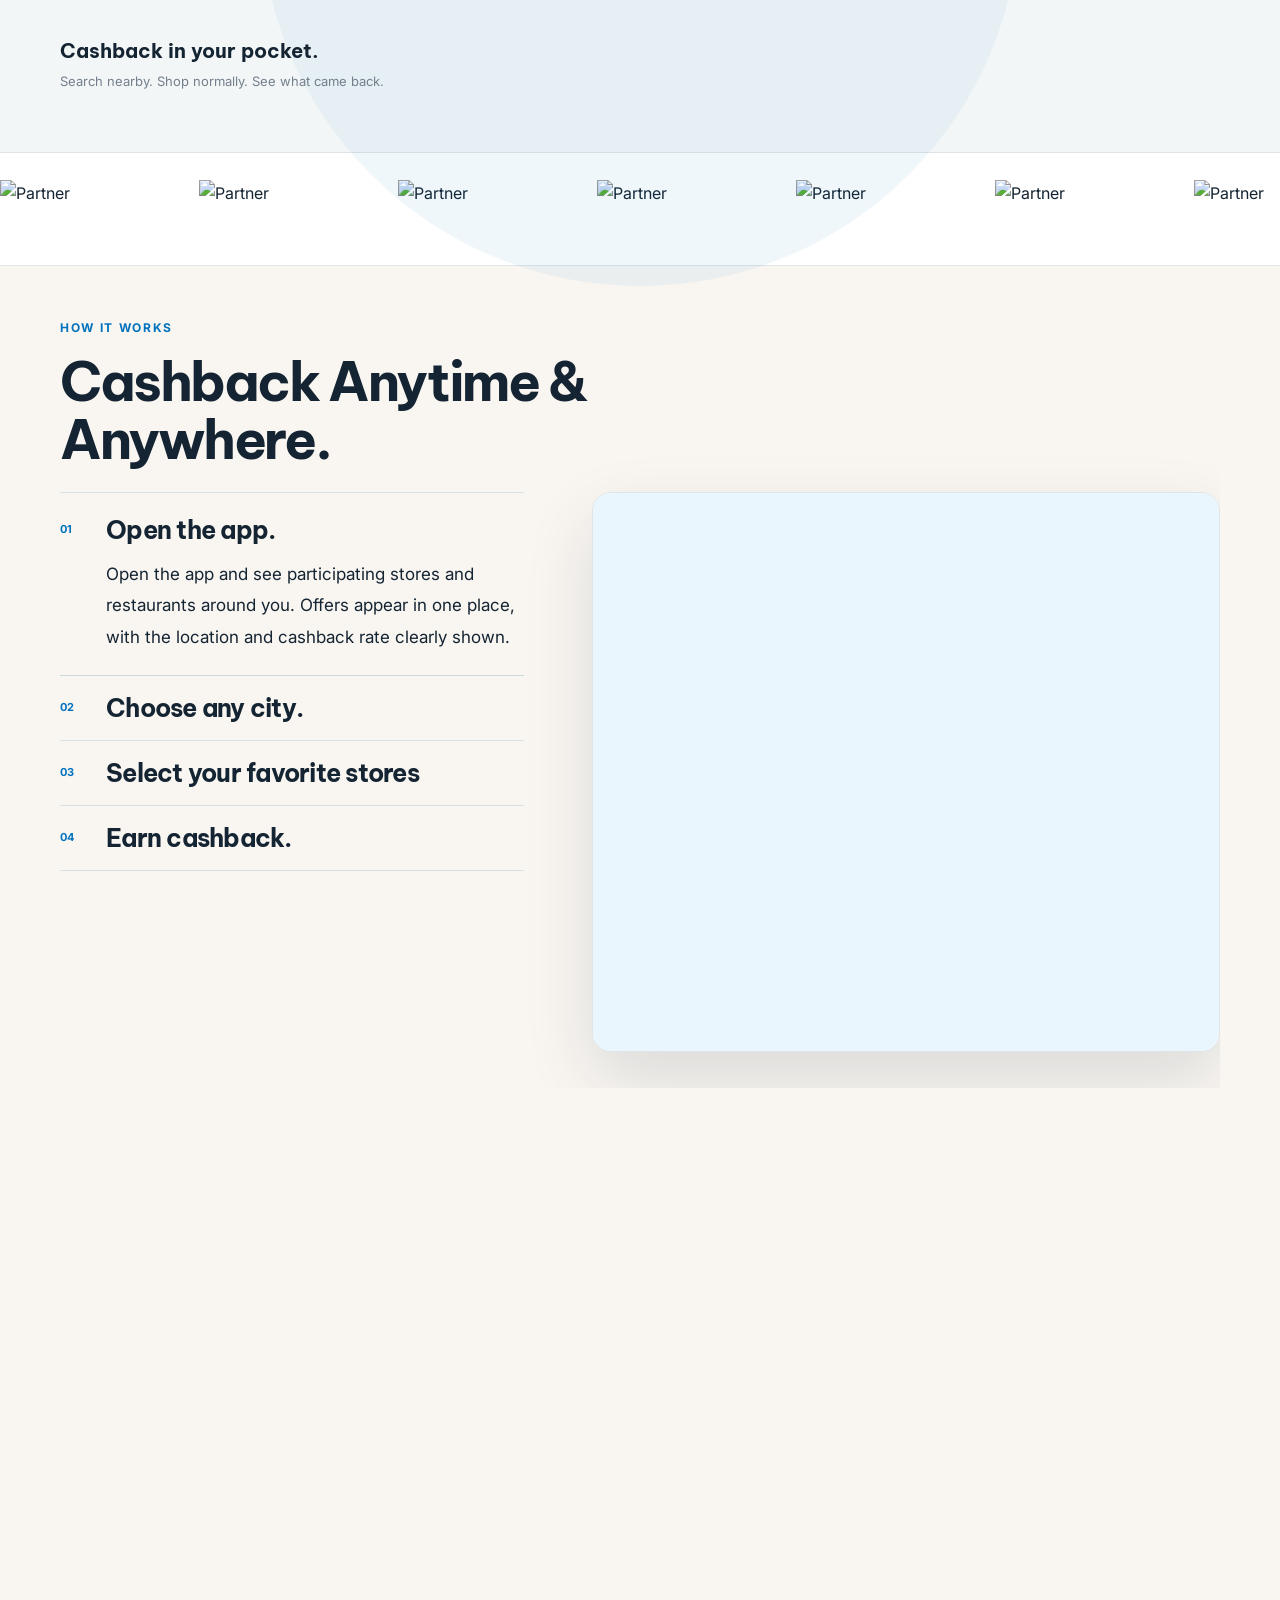
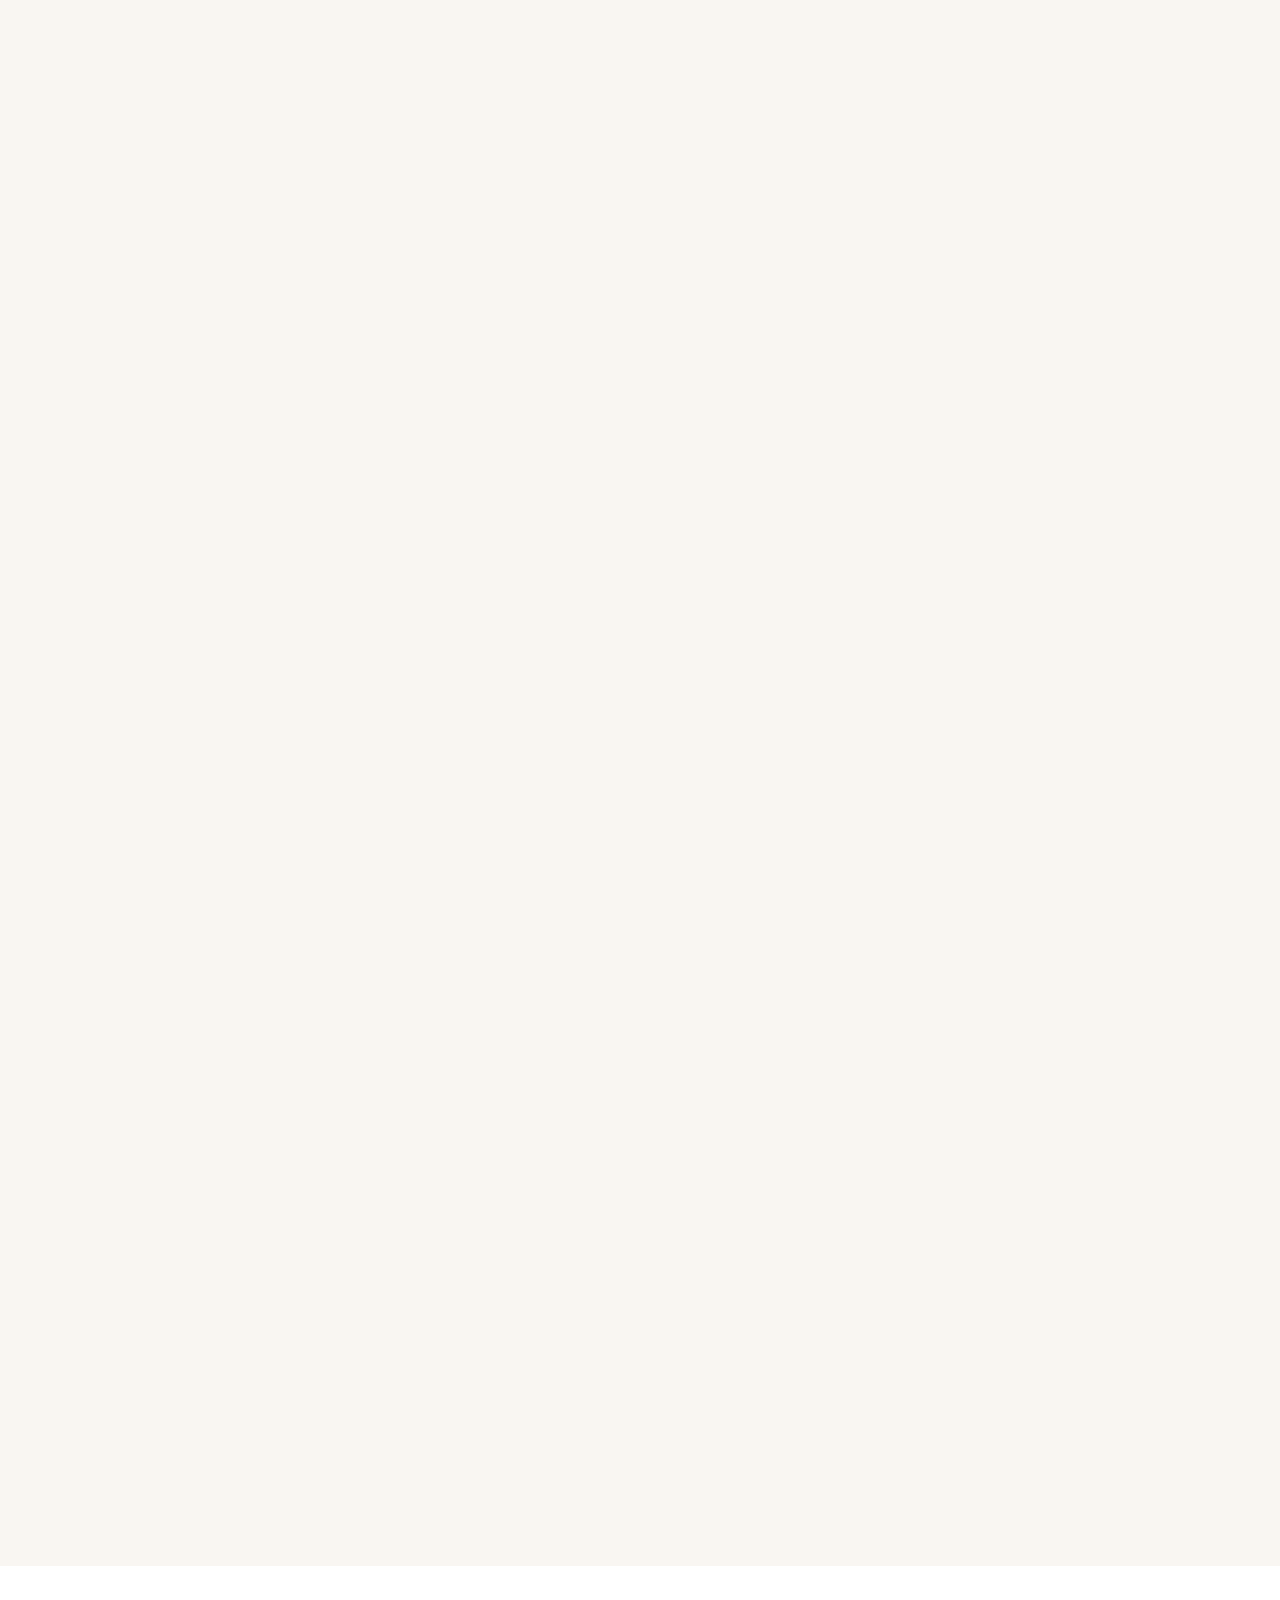
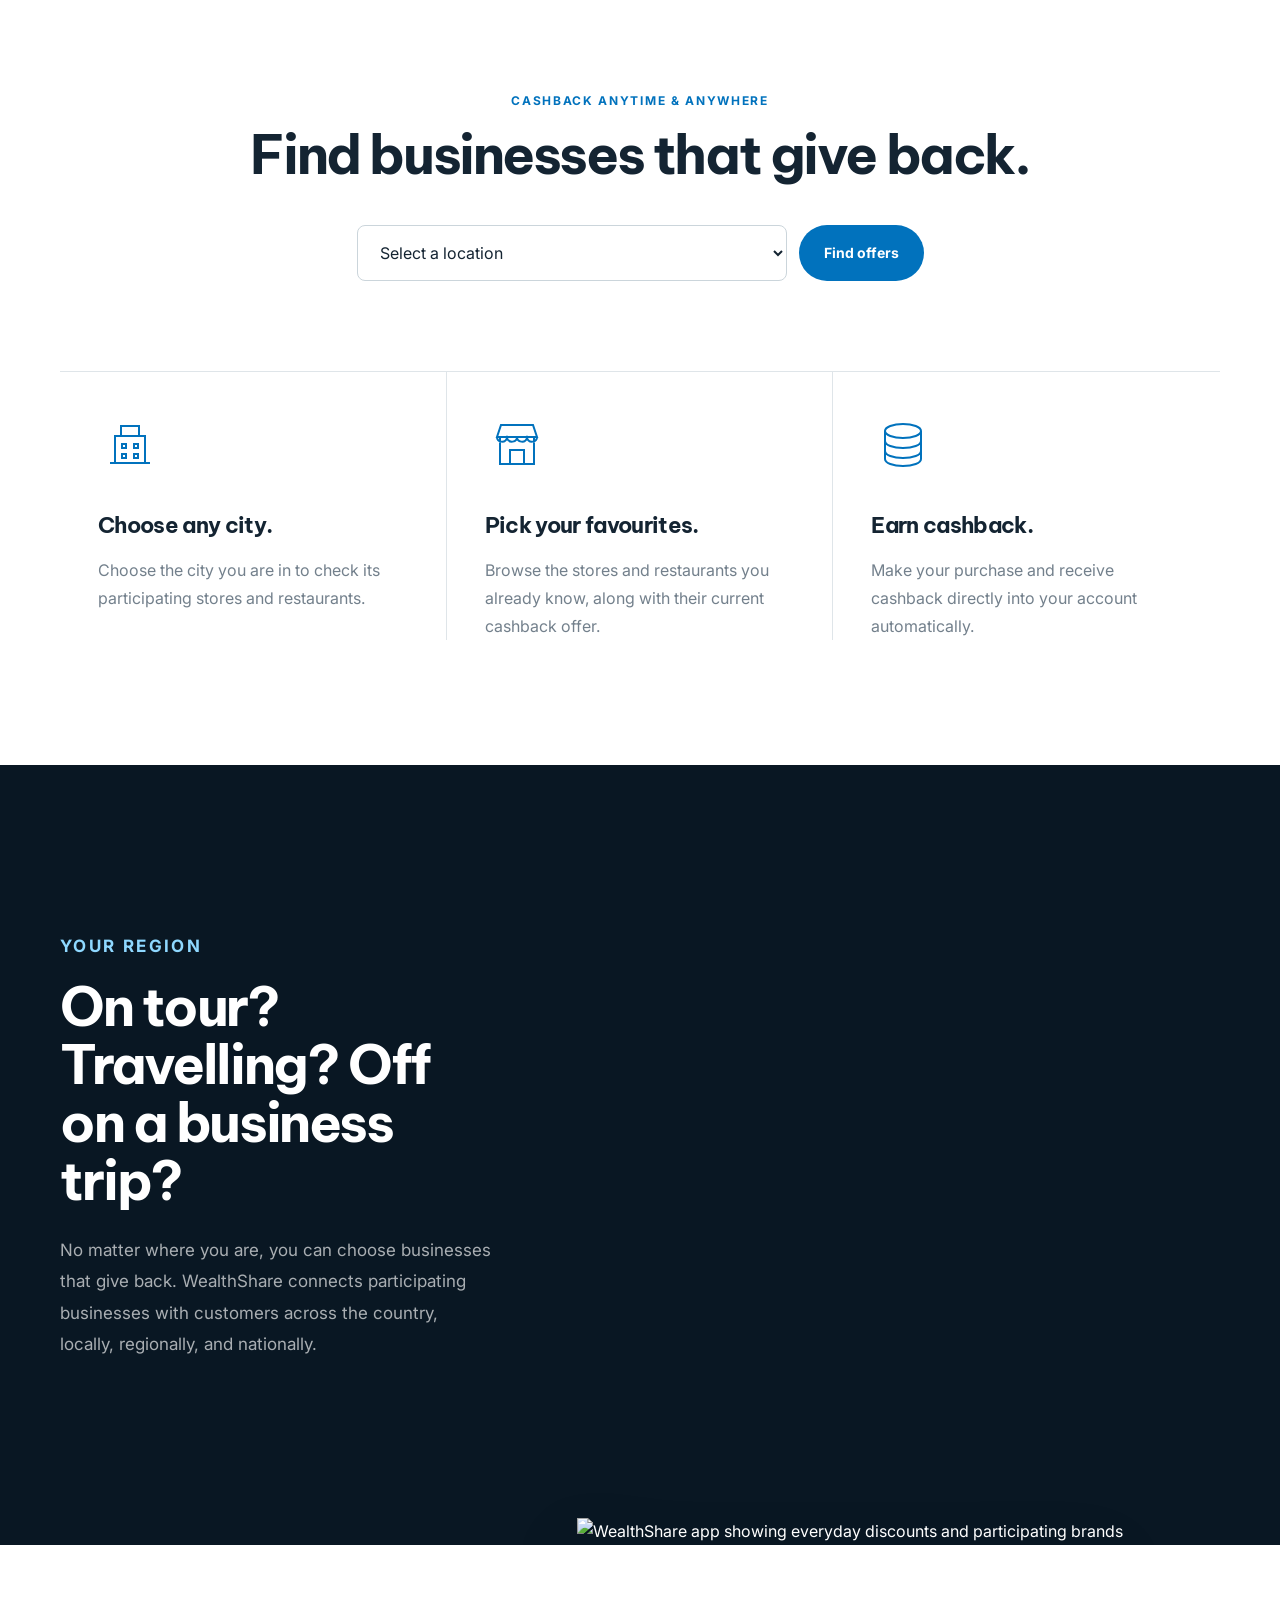
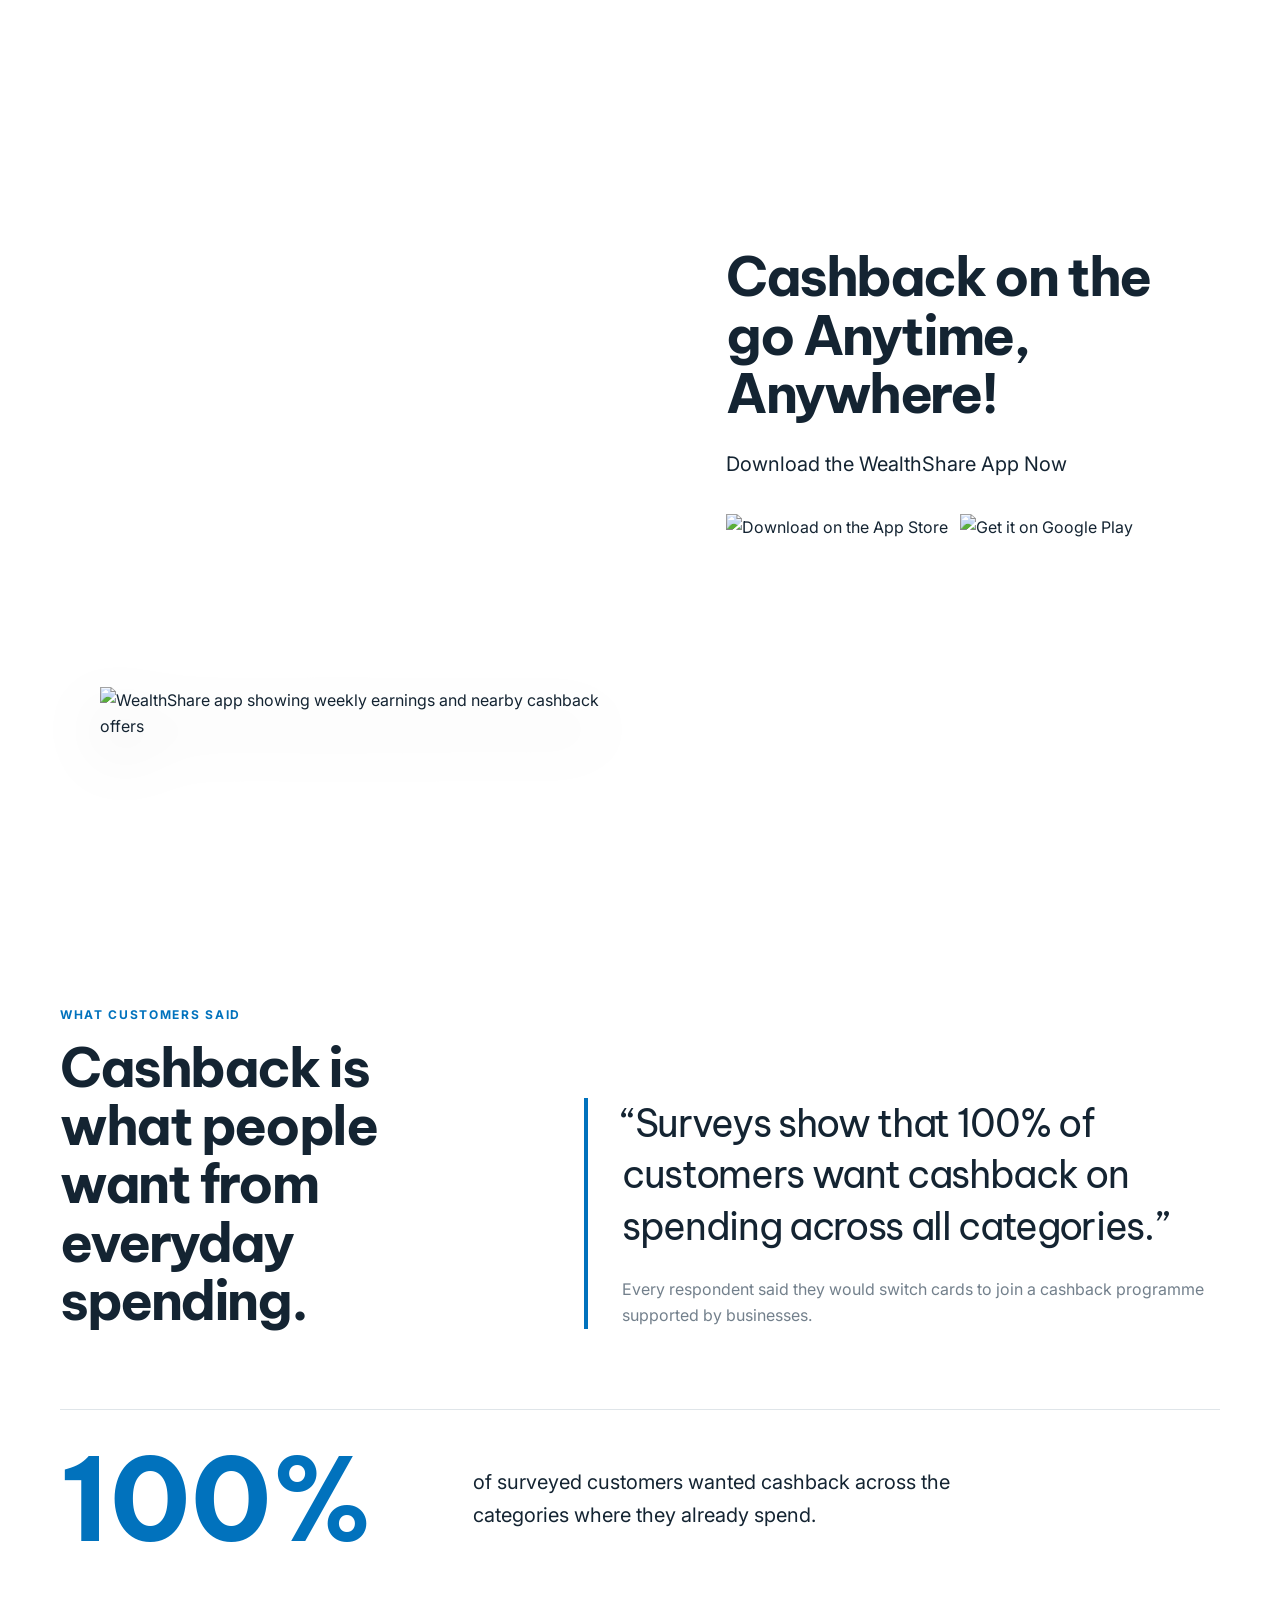
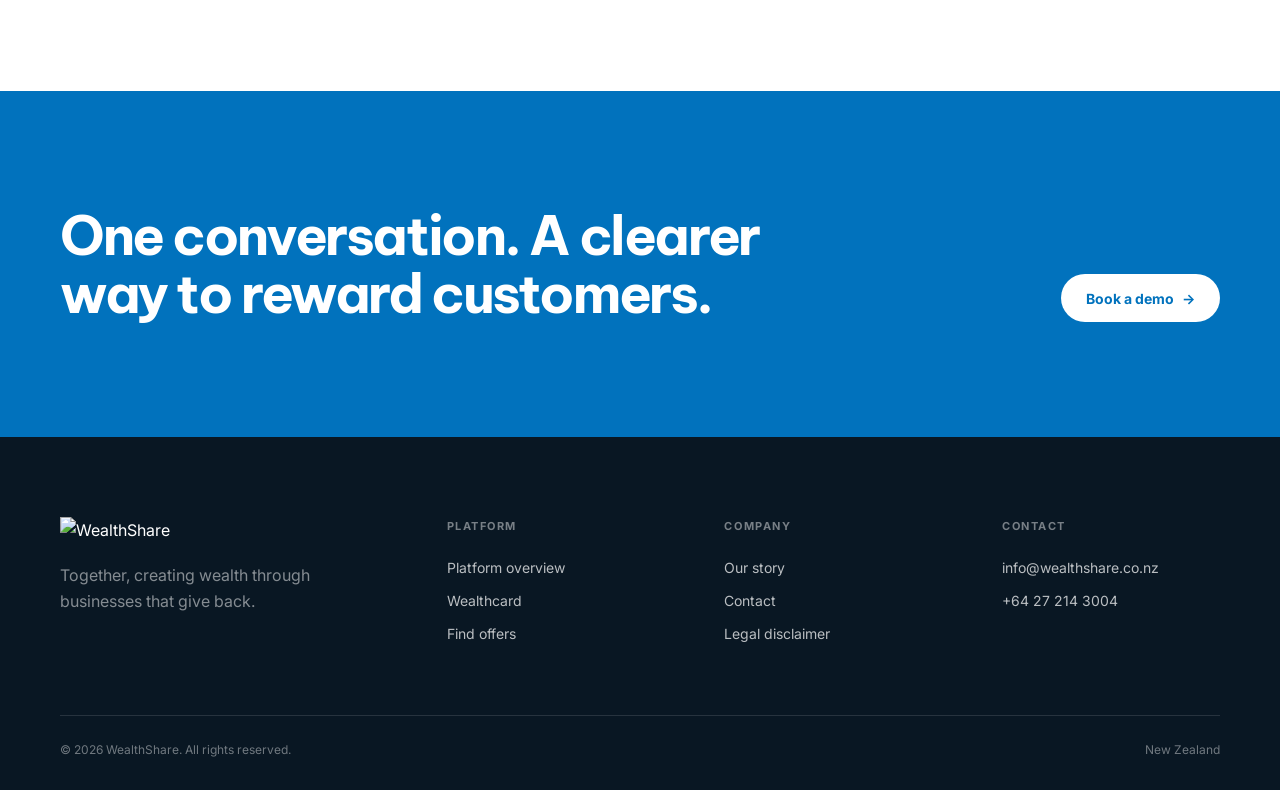
==== commit b11eacb9: "How it works: 4 steps with real app screenshots from Drive assets" ====
--- a/index.html
+++ b/index.html
@@ -30,8 +30,8 @@
 .product-overview{min-height:650px;padding:0 32px 80px;place-items:start center;overflow:visible;z-index:2}.product-overview:before{top:24px;left:50%;transform:translateX(-50%)}.product-overview .phones{z-index:1;width:min(1100px,92vw);max-width:none;transform:translateY(-145px)}
 @media(max-width:1000px){.product-overview{min-height:560px;padding:0 24px 70px}.product-overview:before{width:620px;height:620px}.product-overview .phones{width:min(920px,96vw);transform:translateY(-105px)}}
 @media(max-width:650px){.product-overview{min-height:390px;padding:0 12px 74px}.product-overview:before{top:12px;width:390px;height:390px}.product-overview .phones{width:104vw;transform:translateY(-58px)}.product-caption{bottom:24px}}
-.sequence-v2.platform{height:620vh;padding:0;background:#f9f6f2}.sequence-v2>.shell{position:sticky;top:78px;min-height:calc(100vh - 78px);padding:52px 0 36px;display:flex;flex-direction:column;overflow:hidden}.sequence-v2 .platform-head{margin:0 0 24px;flex:none}.sequence-v2 .platform-head h2{max-width:720px}.sequence-v2 .platform-grid{flex:1;min-height:0;grid-template-columns:minmax(0,.85fr) minmax(420px,1.15fr);gap:68px;align-items:stretch}.sequence-v2 .steps{padding:0;border-top:1px solid #d9e0e4}.sequence-v2 .step,.sequence-v2 .step:nth-child(n){position:relative;top:auto;z-index:auto;min-height:0;margin:0;padding:17px 0;display:grid;grid-template-columns:46px 1fr;align-content:start;background:transparent;border:0;border-bottom:1px solid #d9e0e4;border-radius:0;box-shadow:none;opacity:1;transform:none;transition:padding .35s ease,background .35s ease}.sequence-v2 .step.active{padding:22px 0;box-shadow:none;border-color:#cbd9e1}.sequence-v2 .step-num{padding-top:5px;color:var(--blue);font-size:11px}.sequence-v2 .step h3{margin:0;font-size:25px;line-height:1.2}.sequence-v2 .step p{max-height:0;margin:0;overflow:hidden;opacity:0;transform:translateY(-5px);transition:max-height .4s ease,opacity .3s ease,transform .35s ease,margin .35s ease}.sequence-v2 .step.active p{max-height:180px;margin-top:14px;opacity:1;transform:none}.sequence-v2 .mobile-visual{display:none!important}.sequence-v2 .stage-wrap{position:relative;top:auto;height:auto;min-height:420px}.sequence-v2 .stage{inset:0}.sequence-v2 .platform-end{max-height:0;overflow:hidden;opacity:0;transform:translateY(12px);transition:max-height .35s ease,opacity .35s ease,transform .35s ease}.sequence-v2.complete .platform-end{max-height:70px;padding-top:20px;opacity:1;transform:none}.sequence-v2 .platform-end .btn{min-width:220px}.sequence-v2.complete .step p{max-height:0;margin-top:0;opacity:0}.sequence-v2.complete .stage .slide:last-child{opacity:1;transform:none}
-@media(max-width:1000px){.sequence-v2.platform{height:680vh}.sequence-v2>.shell{top:70px;min-height:calc(100svh - 70px);padding:32px 0 22px}.sequence-v2 .platform-head{margin-bottom:18px}.sequence-v2 .platform-head h2{font-size:clamp(32px,9vw,44px)}.sequence-v2 .platform-grid{grid-template-columns:1fr;gap:0}.sequence-v2 .stage-wrap{display:none}.sequence-v2 .step,.sequence-v2 .step:nth-child(n){padding:14px 0;grid-template-columns:38px 1fr}.sequence-v2 .step.active{padding:18px 0}.sequence-v2 .step h3{font-size:21px}.sequence-v2 .step p{font-size:15px;line-height:1.65}.sequence-v2 .step.active p{max-height:190px;margin-top:11px}.sequence-v2.complete .platform-end{max-height:66px;padding-top:16px}.sequence-v2 .platform-end .btn{width:100%}}
+.sequence-v2.platform{height:500vh;padding:0;background:#f9f6f2}.sequence-v2>.shell{position:sticky;top:78px;min-height:calc(100vh - 78px);padding:52px 0 36px;display:flex;flex-direction:column;overflow:hidden}.sequence-v2 .platform-head{margin:0 0 24px;flex:none}.sequence-v2 .platform-head h2{max-width:720px}.sequence-v2 .platform-grid{flex:1;min-height:0;grid-template-columns:minmax(0,.85fr) minmax(420px,1.15fr);gap:68px;align-items:stretch}.sequence-v2 .steps{padding:0;border-top:1px solid #d9e0e4}.sequence-v2 .step,.sequence-v2 .step:nth-child(n){position:relative;top:auto;z-index:auto;min-height:0;margin:0;padding:17px 0;display:grid;grid-template-columns:46px 1fr;align-content:start;background:transparent;border:0;border-bottom:1px solid #d9e0e4;border-radius:0;box-shadow:none;opacity:1;transform:none;transition:padding .35s ease,background .35s ease}.sequence-v2 .step.active{padding:22px 0;box-shadow:none;border-color:#cbd9e1}.sequence-v2 .step-num{padding-top:5px;color:var(--blue);font-size:11px}.sequence-v2 .step h3{margin:0;font-size:25px;line-height:1.2}.sequence-v2 .step p{max-height:0;margin:0;overflow:hidden;opacity:0;transform:translateY(-5px);transition:max-height .4s ease,opacity .3s ease,transform .35s ease,margin .35s ease}.sequence-v2 .step.active p{max-height:180px;margin-top:14px;opacity:1;transform:none}.sequence-v2 .mobile-visual{display:none!important}.sequence-v2 .stage-wrap{position:relative;top:auto;height:auto;min-height:420px}.sequence-v2 .stage{inset:0}.sequence-v2 .platform-end{max-height:0;overflow:hidden;opacity:0;transform:translateY(12px);transition:max-height .35s ease,opacity .35s ease,transform .35s ease}.sequence-v2.complete .platform-end{max-height:70px;padding-top:20px;opacity:1;transform:none}.sequence-v2 .platform-end .btn{min-width:220px}.sequence-v2.complete .step p{max-height:0;margin-top:0;opacity:0}.sequence-v2.complete .stage .slide:last-child{opacity:1;transform:none}
+@media(max-width:1000px){.sequence-v2.platform{height:545vh}.sequence-v2>.shell{top:70px;min-height:calc(100svh - 70px);padding:32px 0 22px}.sequence-v2 .platform-head{margin-bottom:18px}.sequence-v2 .platform-head h2{font-size:clamp(32px,9vw,44px)}.sequence-v2 .platform-grid{grid-template-columns:1fr;gap:0}.sequence-v2 .stage-wrap{display:none}.sequence-v2 .step,.sequence-v2 .step:nth-child(n){padding:14px 0;grid-template-columns:38px 1fr}.sequence-v2 .step.active{padding:18px 0}.sequence-v2 .step h3{font-size:21px}.sequence-v2 .step p{font-size:15px;line-height:1.65}.sequence-v2 .step.active p{max-height:190px;margin-top:11px}.sequence-v2.complete .platform-end{max-height:66px;padding-top:16px}.sequence-v2 .platform-end .btn{width:100%}}
 @media(max-width:650px){.sequence-v2>.shell{width:calc(100% - 40px)}.sequence-v2 .platform-head .eyebrow{margin-bottom:8px}.sequence-v2 .platform-head h2{font-size:32px;line-height:1.04;letter-spacing:-.045em}.sequence-v2 .step h3{font-size:20px}.sequence-v2 .step.active p{max-height:205px}}
 @media(max-height:720px) and (min-width:1001px){.sequence-v2>.shell{top:70px;min-height:calc(100vh - 70px);padding:22px 0 16px}.sequence-v2 .platform-head{margin-bottom:12px}.sequence-v2 .platform-head h2{font-size:38px}.sequence-v2 .platform-grid{gap:48px}.sequence-v2 .stage-wrap{min-height:300px}.sequence-v2 .step,.sequence-v2 .step:nth-child(n){padding:9px 0}.sequence-v2 .step.active{padding:11px 0}.sequence-v2 .step h3{font-size:20px}.sequence-v2 .step p{font-size:14px;line-height:1.55}.sequence-v2 .step.active p{max-height:95px;margin-top:6px}.sequence-v2.complete .platform-end{padding-top:10px}}
 @media(prefers-reduced-motion:reduce){*{scroll-behavior:auto!important;animation:none!important;transition:none!important}}
@@ -55,13 +55,78 @@
 <img src="/wealthcare/assets/partner-01.png" alt="Partner"><img src="/wealthcare/assets/partner-02.png" alt="Partner"><img src="/wealthcare/assets/partner-03.png" alt="Partner"><img src="/wealthcare/assets/partner-04.png" alt="Partner"><img src="/wealthcare/assets/partner-05.png" alt="Partner"><img src="/wealthcare/assets/partner-06.png" alt="Partner"><img src="/wealthcare/assets/partner-07.png" alt="Partner"><img src="/wealthcare/assets/partner-08.png" alt="Partner"><img src="/wealthcare/assets/partner-09.png" alt="Partner"><img src="/wealthcare/assets/partner-10.png" alt="Partner"><img src="/wealthcare/assets/partner-11.png" alt="Partner"><img src="/wealthcare/assets/partner-12.png" alt="Partner"><a href="https://www.theutilitycompany.co.nz" target="_blank" rel="noopener" aria-label="The Utility Company"><img src="/wealthcare/assets/logo-utility-company.png" alt="The Utility Company"></a><a href="https://elevateqt.com" target="_blank" rel="noopener" aria-label="Elevate"><img src="/wealthcare/assets/logo-elevate.png" alt="Elevate"></a><a href="https://wealthshare.online" target="_blank" rel="noopener" aria-label="WealthShare"><img src="/wealthcare/assets/logo-wealthshare-drive.png" alt="WealthShare"></a><a href="https://brandcrafter.co.nz" target="_blank" rel="noopener" aria-label="Brandcrafter"><img class="brandcrafter-logo" src="/wealthcare/assets/logo-brandcrafter.png" alt="Brandcrafter"></a>
 <img src="/wealthcare/assets/partner-01.png" alt=""><img src="/wealthcare/assets/partner-02.png" alt=""><img src="/wealthcare/assets/partner-03.png" alt=""><img src="/wealthcare/assets/partner-04.png" alt=""><img src="/wealthcare/assets/partner-05.png" alt=""><img src="/wealthcare/assets/partner-06.png" alt=""><img src="/wealthcare/assets/partner-07.png" alt=""><img src="/wealthcare/assets/partner-08.png" alt=""><img src="/wealthcare/assets/partner-09.png" alt=""><img src="/wealthcare/assets/partner-10.png" alt=""><img src="/wealthcare/assets/partner-11.png" alt=""><img src="/wealthcare/assets/partner-12.png" alt=""><a href="https://www.theutilitycompany.co.nz" target="_blank" rel="noopener" aria-hidden="true" tabindex="-1"><img src="/wealthcare/assets/logo-utility-company.png" alt=""></a><a href="https://elevateqt.com" target="_blank" rel="noopener" aria-hidden="true" tabindex="-1"><img src="/wealthcare/assets/logo-elevate.png" alt=""></a><a href="https://wealthshare.online" target="_blank" rel="noopener" aria-hidden="true" tabindex="-1"><img src="/wealthcare/assets/logo-wealthshare-drive.png" alt=""></a><a href="https://brandcrafter.co.nz" target="_blank" rel="noopener" aria-hidden="true" tabindex="-1"><img class="brandcrafter-logo" src="/wealthcare/assets/logo-brandcrafter.png" alt=""></a>
 </div></div>
-<section class="platform sequence-v2" id="platform"><div class="shell"><header class="platform-head"><p class="eyebrow">How it works</p><h2 class="title">Cashback Anytime &amp; Anywhere.</h2></header><div class="platform-grid"><div class="steps">
-<article class="step active" data-slide="0"><span class="step-num">01</span><div><h3>Open the app.</h3><p>Open the app and see participating stores and restaurants around you. Offers appear in one place, with the location and cashback rate clearly shown.</p><div class="mobile-visual"><img class="app-step-icon" src="/wealthcare/assets/wealthshare-app-icon.png" alt="WealthShare app icon"></div></div></article>
-<article class="step" data-slide="1"><span class="step-num">02</span><div><h3>Choose any city.</h3><p>Choose the city you are in to check its participating stores and restaurants.</p><div class="mobile-visual"><div class="platform-icon-wrap"><svg class="platform-icon" viewBox="0 0 64 64" fill="none" stroke="currentColor" stroke-width="2" aria-label="Choose any city"><path d="M12 51h40M17 51V24h30v27M23 24V14h18v10M24 32h4v4h-4zm12 0h4v4h-4zM24 42h4v4h-4zm12 0h4v4h-4z"/></svg></div></div></div></article>
-<article class="step" data-slide="2"><span class="step-num">03</span><div><h3>Select your favorite stores</h3><p>Browse the stores and restaurants you already know, along with their current cashback offer.</p><div class="mobile-visual"><div class="platform-icon-wrap"><svg class="platform-icon" viewBox="0 0 64 64" fill="none" stroke="currentColor" stroke-width="2" aria-label="Select your favorite stores"><path d="M12 25h40l-4-12H16l-4 12Zm3 0v27h34V25M25 52V38h14v14M12 25c0 5 8 7 10 1 2 6 10 4 10-1 0 5 8 7 10 1 2 6 10 4 10-1"/></svg></div></div></div></article>
-<article class="step" data-slide="3"><span class="step-num">04</span><div><h3>Earn cashback.</h3><p>Your cashback goes directly into your account automatically. Your history stays available so you can see what each transaction returned.</p><div class="mobile-visual"><div class="platform-icon-wrap"><svg class="platform-icon" viewBox="0 0 64 64" fill="none" stroke="currentColor" stroke-width="2" aria-label="Earn cashback"><ellipse cx="32" cy="19" rx="18" ry="7"/><path d="M14 19v10c0 4 8 7 18 7s18-3 18-7V19M14 29v10c0 4 8 7 18 7s18-3 18-7V29M14 39v8c0 4 8 7 18 7s18-3 18-7v-8"/></svg></div></div></div></article>
-<article class="step" data-slide="4"><span class="step-num">05</span><div><h3>Keep it with you.</h3><p>Shopping locally, regionally, or nationally, WealthShare gives you one place to check offers and follow the cashback you earn.</p><div class="mobile-visual"><div class="app-panel"><h4>WealthShare on the go.</h4><div class="store-buttons"><img src="/wealthcare/assets/app-store.png" alt="Download on the App Store"><img src="/wealthcare/assets/google-play.png" alt="Get it on Google Play"></div></div></div></div></article>
-<div class="platform-end"><a class="btn btn-primary" href="#finder">Explore the Platform <span class="arrow">→</span></a></div></div><div class="stage-wrap" aria-hidden="true"><div class="stage"><div class="slide blue active"><img class="app-step-icon" src="/wealthcare/assets/wealthshare-app-icon.png" alt=""></div><div class="slide soft"><div class="platform-icon-wrap"><svg class="platform-icon" viewBox="0 0 64 64" fill="none" stroke="currentColor" stroke-width="2"><path d="M12 51h40M17 51V24h30v27M23 24V14h18v10M24 32h4v4h-4zm12 0h4v4h-4zM24 42h4v4h-4zm12 0h4v4h-4z"/></svg></div></div><div class="slide blue"><div class="platform-icon-wrap"><svg class="platform-icon" viewBox="0 0 64 64" fill="none" stroke="currentColor" stroke-width="2"><path d="M12 25h40l-4-12H16l-4 12Zm3 0v27h34V25M25 52V38h14v14M12 25c0 5 8 7 10 1 2 6 10 4 10-1 0 5 8 7 10 1 2 6 10 4 10-1"/></svg></div></div><div class="slide soft"><div class="platform-icon-wrap"><svg class="platform-icon" viewBox="0 0 64 64" fill="none" stroke="currentColor" stroke-width="2"><ellipse cx="32" cy="19" rx="18" ry="7"/><path d="M14 19v10c0 4 8 7 18 7s18-3 18-7V19M14 29v10c0 4 8 7 18 7s18-3 18-7V29M14 39v8c0 4 8 7 18 7s18-3 18-7v-8"/></svg></div></div><div class="slide navy"><div class="app-panel"><h4>WealthShare on the go.</h4><p>See nearby offers and keep your cashback history with you.</p><div class="store-buttons"><img src="/wealthcare/assets/app-store.png" alt=""><img src="/wealthcare/assets/google-play.png" alt=""></div></div></div></div></div></div></div></section>
+<section class="platform sequence-v2" id="platform">
+<div class="shell">
+<header class="platform-head">
+<p class="eyebrow">How it works</p>
+<h2 class="title">Cashback Anytime &amp; Anywhere.</h2>
+</header>
+<div class="platform-grid">
+<div class="steps">
+<article class="step active" data-slide="0">
+<span class="step-num">01</span>
+<div>
+<h3>Open the app.</h3>
+<p>Open the app and see participating stores and restaurants around you. Offers appear in one place, with the location and cashback rate clearly shown.</p>
+<div class="mobile-visual">
+<img src="/wealthcare/assets/step-1-open-app.png" alt="Open the app screen">
+</div>
+</div>
+</article>
+<article class="step" data-slide="1">
+<span class="step-num">02</span>
+<div>
+<h3>Choose any city.</h3>
+<p>Choose the city you are in to check its participating stores and restaurants.</p>
+<div class="mobile-visual">
+<img src="/wealthcare/assets/step-2-choose-city.jpg" alt="Choose any city screen">
+</div>
+</div>
+</article>
+<article class="step" data-slide="2">
+<span class="step-num">03</span>
+<div>
+<h3>Select your favorite stores</h3>
+<p>Browse the stores and restaurants you already know, along with their current cashback offer.</p>
+<div class="mobile-visual">
+<img src="/wealthcare/assets/step-3-select-stores.jpg" alt="Select your favorite stores screen">
+</div>
+</div>
+</article>
+<article class="step" data-slide="3">
+<span class="step-num">04</span>
+<div>
+<h3>Earn cashback.</h3>
+<p>Your cashback goes directly into your account automatically. Your history stays available so you can see what each transaction returned.</p>
+<div class="mobile-visual">
+<img src="/wealthcare/assets/step-4-earn-cashback.jpg" alt="Earn cashback screen">
+</div>
+</div>
+</article>
+<div class="platform-end">
+<a class="btn btn-primary" href="#finder">Explore the Platform <span class="arrow">→</span>
+</a>
+</div>
+</div>
+<div class="stage-wrap" aria-hidden="true">
+<div class="stage">
+<div class="slide blue active">
+<img src="/wealthcare/assets/step-1-open-app.png" alt="">
+</div>
+<div class="slide soft">
+<img src="/wealthcare/assets/step-2-choose-city.jpg" alt="">
+</div>
+<div class="slide blue">
+<img src="/wealthcare/assets/step-3-select-stores.jpg" alt="">
+</div>
+<div class="slide soft">
+<img src="/wealthcare/assets/step-4-earn-cashback.jpg" alt="">
+</div>
+</div>
+</div>
+</div>
+</div>
+</section>
 <section class="finder" id="finder"><div class="shell"><header class="finder-head"><p class="eyebrow">Cashback anytime & anywhere</p><h2 class="title">Find businesses that give back.</h2><div class="finder-form"><label class="sr-only" for="location" style="position:absolute;left:-9999px">Select a location</label><select id="location"><option>Select a location</option><option>Arrowtown</option><option>Auckland</option><option>Christchurch</option><option>Wellington</option></select><button class="btn btn-primary" type="button" id="findButton">Find offers</button></div></header><div class="how">
 <article class="how-item"><svg class="how-icon" viewBox="0 0 64 64" fill="none" stroke="currentColor" stroke-width="2"><path d="M12 51h40M17 51V24h30v27M23 24V14h18v10M24 32h4v4h-4zm12 0h4v4h-4zM24 42h4v4h-4zm12 0h4v4h-4z"/></svg><h3>Choose any city.</h3><p>Choose the city you are in to check its participating stores and restaurants.</p></article>
 <article class="how-item"><svg class="how-icon" viewBox="0 0 64 64" fill="none" stroke="currentColor" stroke-width="2"><path d="M12 25h40l-4-12H16l-4 12Zm3 0v27h34V25M25 52V38h14v14M12 25c0 5 8 7 10 1 2 6 10 4 10-1 0 5 8 7 10 1 2 6 10 4 10-1"/></svg><h3>Pick your favourites.</h3><p>Browse the stores and restaurants you already know, along with their current cashback offer.</p></article>
@@ -76,7 +141,7 @@
 <script>
 const utility=document.getElementById('utility');utility.querySelector('button').addEventListener('click',()=>utility.remove());
 const toggle=document.querySelector('.menu-toggle'),mobile=document.getElementById('mobileMenu');toggle.addEventListener('click',()=>{const open=mobile.classList.toggle('open');toggle.setAttribute('aria-expanded',open);document.body.classList.toggle('menu-open',open)});mobile.querySelectorAll('a').forEach(a=>a.addEventListener('click',()=>{mobile.classList.remove('open');document.body.classList.remove('menu-open');toggle.setAttribute('aria-expanded','false')}));
-const platform=document.querySelector('.sequence-v2'),steps=[...document.querySelectorAll('.step')],slides=[...document.querySelectorAll('.slide')];let stackTicking=false;function syncPlatformStack(){if(!platform)return;const rect=platform.getBoundingClientRect(),runway=Math.max(1,platform.offsetHeight-window.innerHeight),progress=Math.min(1,Math.max(0,-rect.top/runway)),state=Math.min(5,Math.floor(progress*6)),complete=state===5,index=Math.min(state,4);platform.classList.toggle('complete',complete);steps.forEach((step,i)=>{const active=!complete&&i===index;step.classList.toggle('active',active);step.setAttribute('aria-current',active?'step':'false')});slides.forEach((slide,i)=>slide.classList.toggle('active',i===index));stackTicking=false}window.addEventListener('scroll',()=>{if(!stackTicking){stackTicking=true;requestAnimationFrame(syncPlatformStack)}},{passive:true});window.addEventListener('resize',syncPlatformStack);syncPlatformStack();
+const platform=document.querySelector('.sequence-v2'),steps=[...document.querySelectorAll('.step')],slides=[...document.querySelectorAll('.slide')];let stackTicking=false;function syncPlatformStack(){if(!platform)return;const rect=platform.getBoundingClientRect(),runway=Math.max(1,platform.offsetHeight-window.innerHeight),progress=Math.min(1,Math.max(0,-rect.top/runway)),state=Math.min(4,Math.floor(progress*5)),complete=state===4,index=Math.min(state,3);platform.classList.toggle('complete',complete);steps.forEach((step,i)=>{const active=!complete&&i===index;step.classList.toggle('active',active);step.setAttribute('aria-current',active?'step':'false')});slides.forEach((slide,i)=>slide.classList.toggle('active',i===index));stackTicking=false}window.addEventListener('scroll',()=>{if(!stackTicking){stackTicking=true;requestAnimationFrame(syncPlatformStack)}},{passive:true});window.addEventListener('resize',syncPlatformStack);syncPlatformStack();
 document.getElementById('findButton').addEventListener('click',()=>{const select=document.getElementById('location');if(select.selectedIndex===0){select.focus();select.style.borderColor='#0172bd';return}window.open('https://wealthshare.online/wealthshare-copy/','_blank','noopener')});
 </script>
 </body></html>
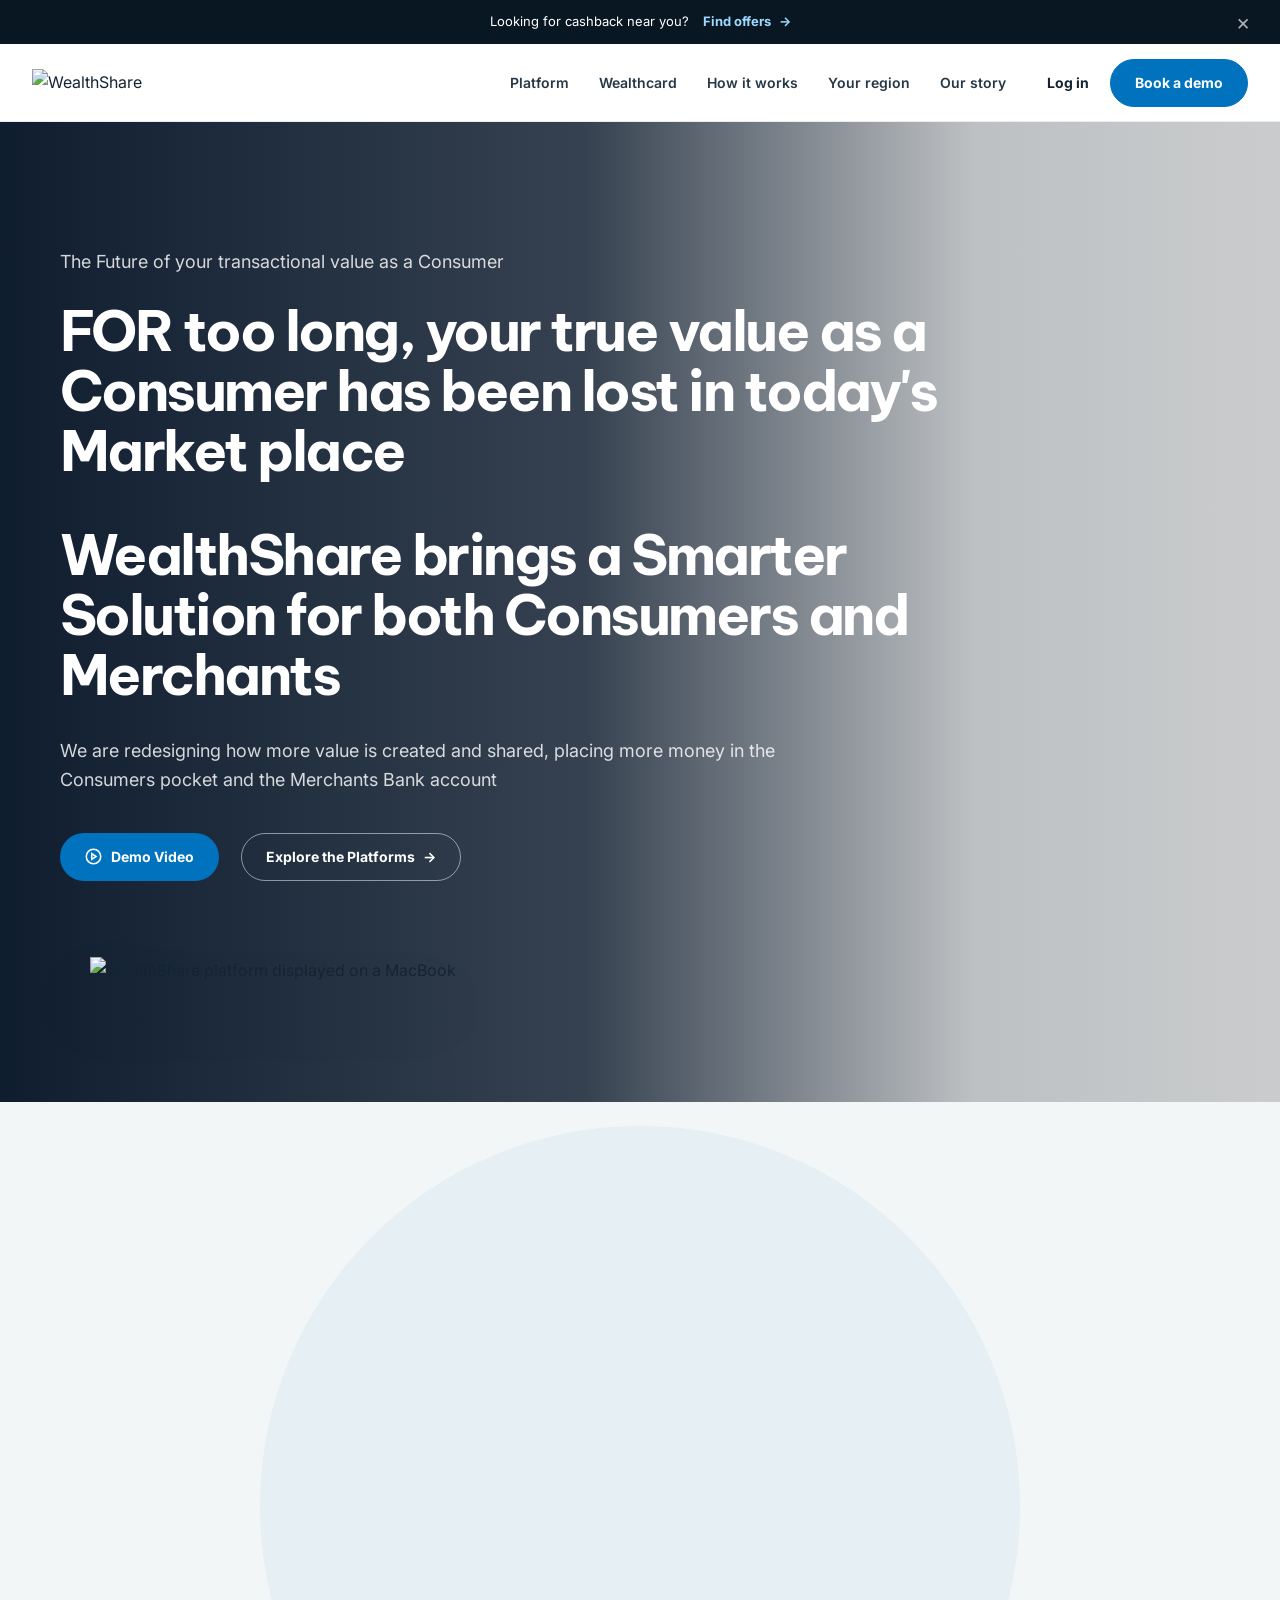
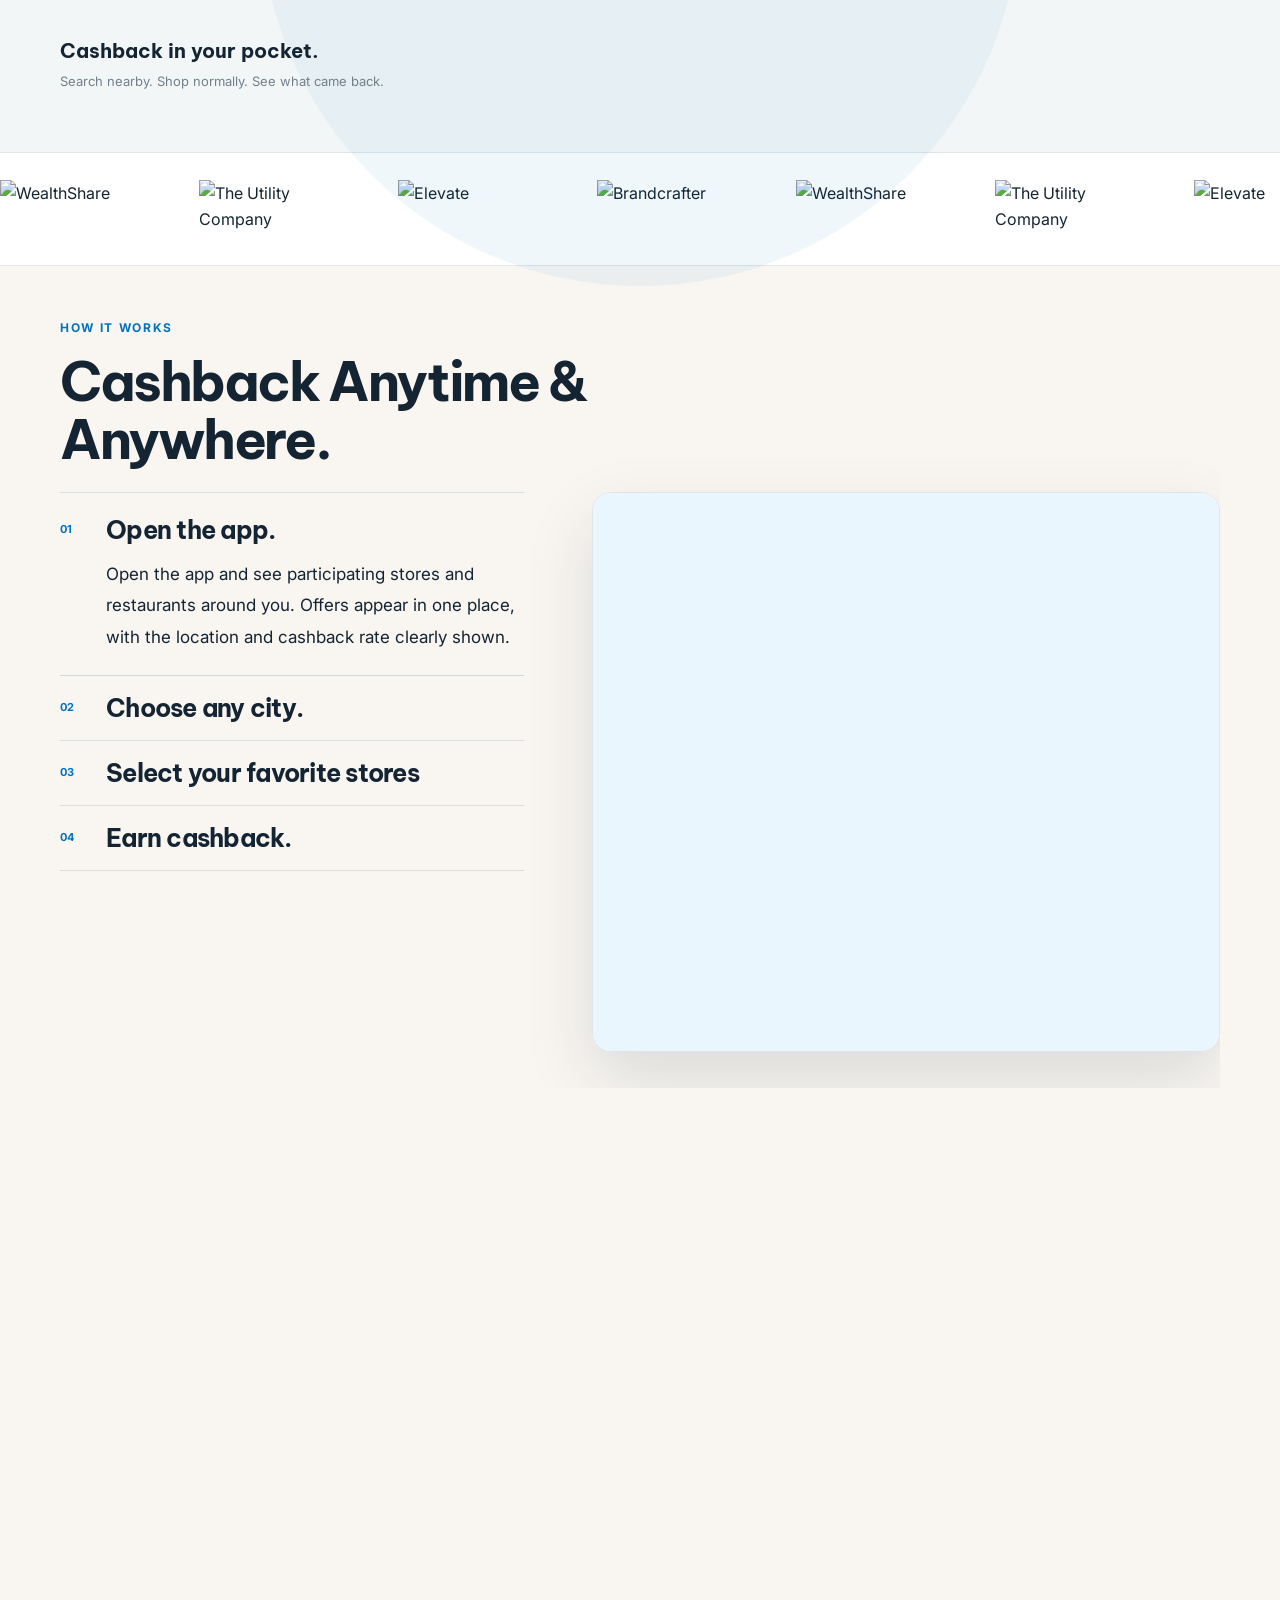
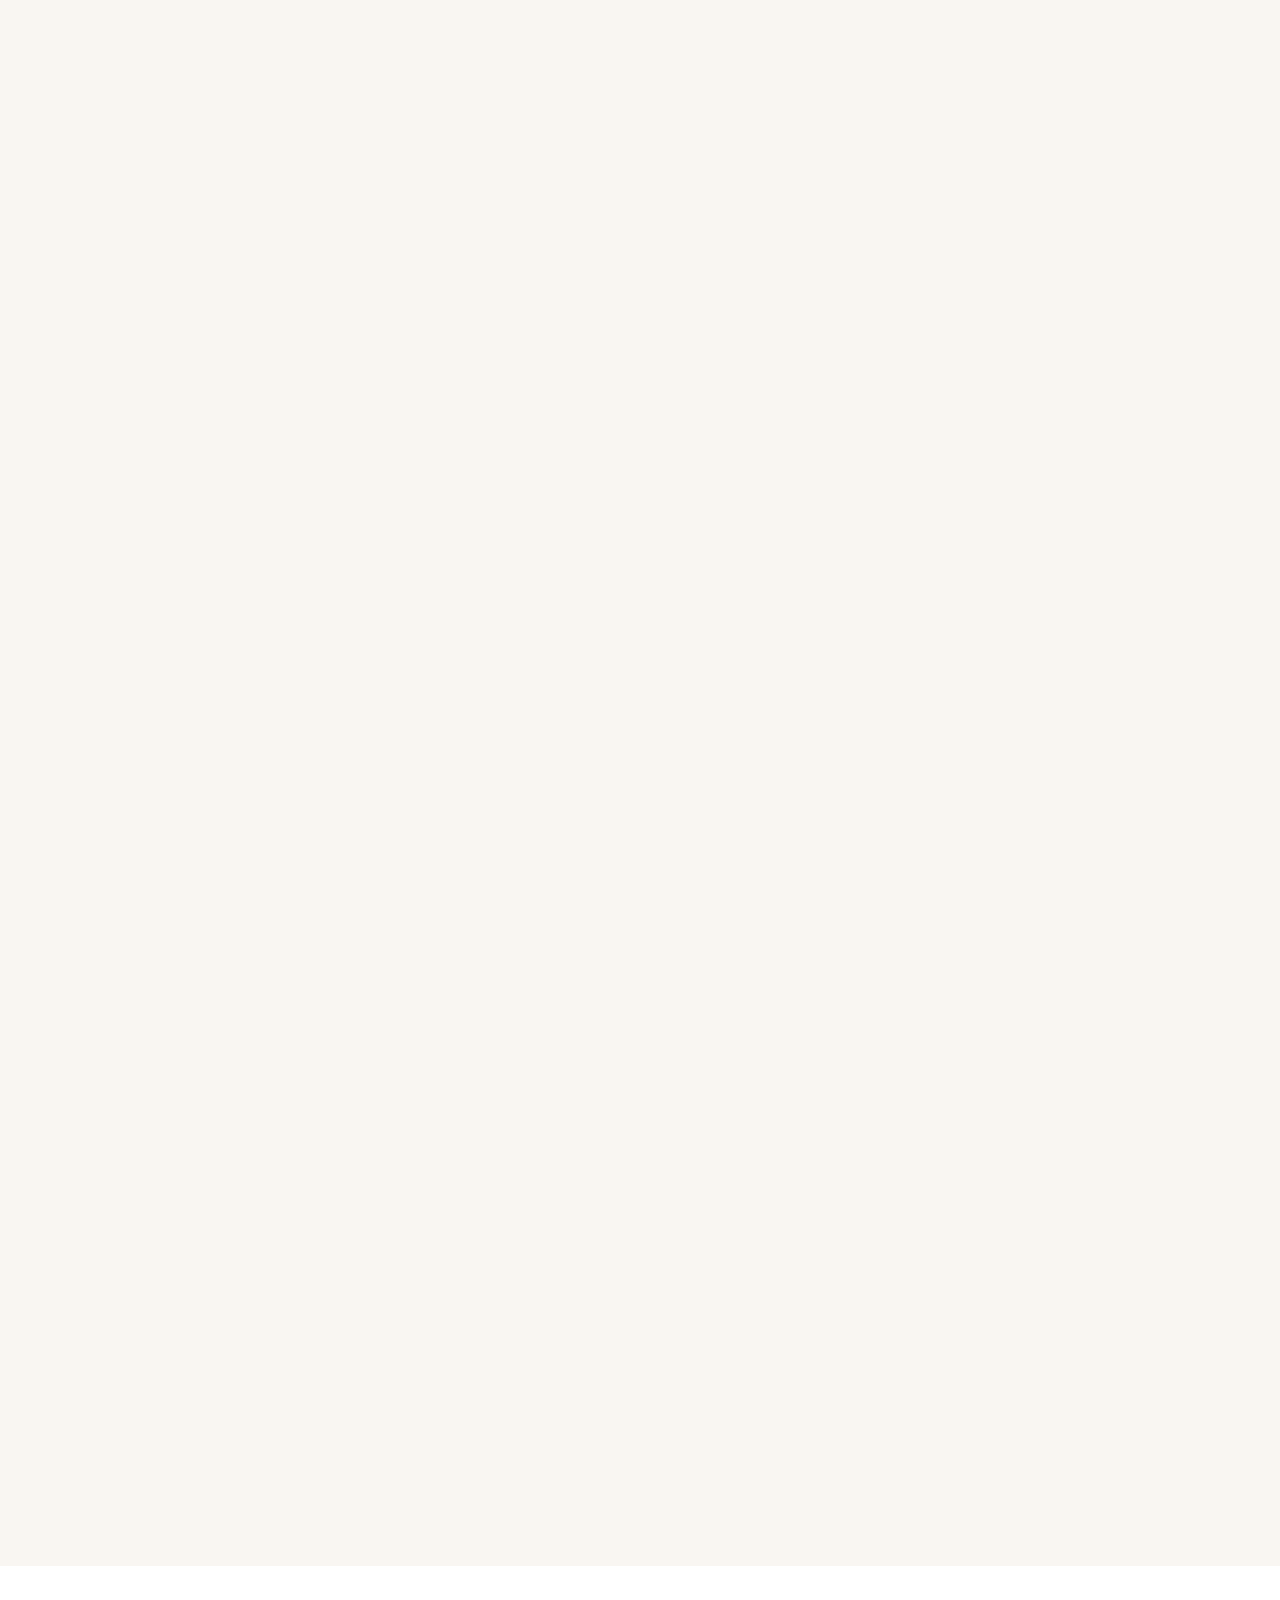
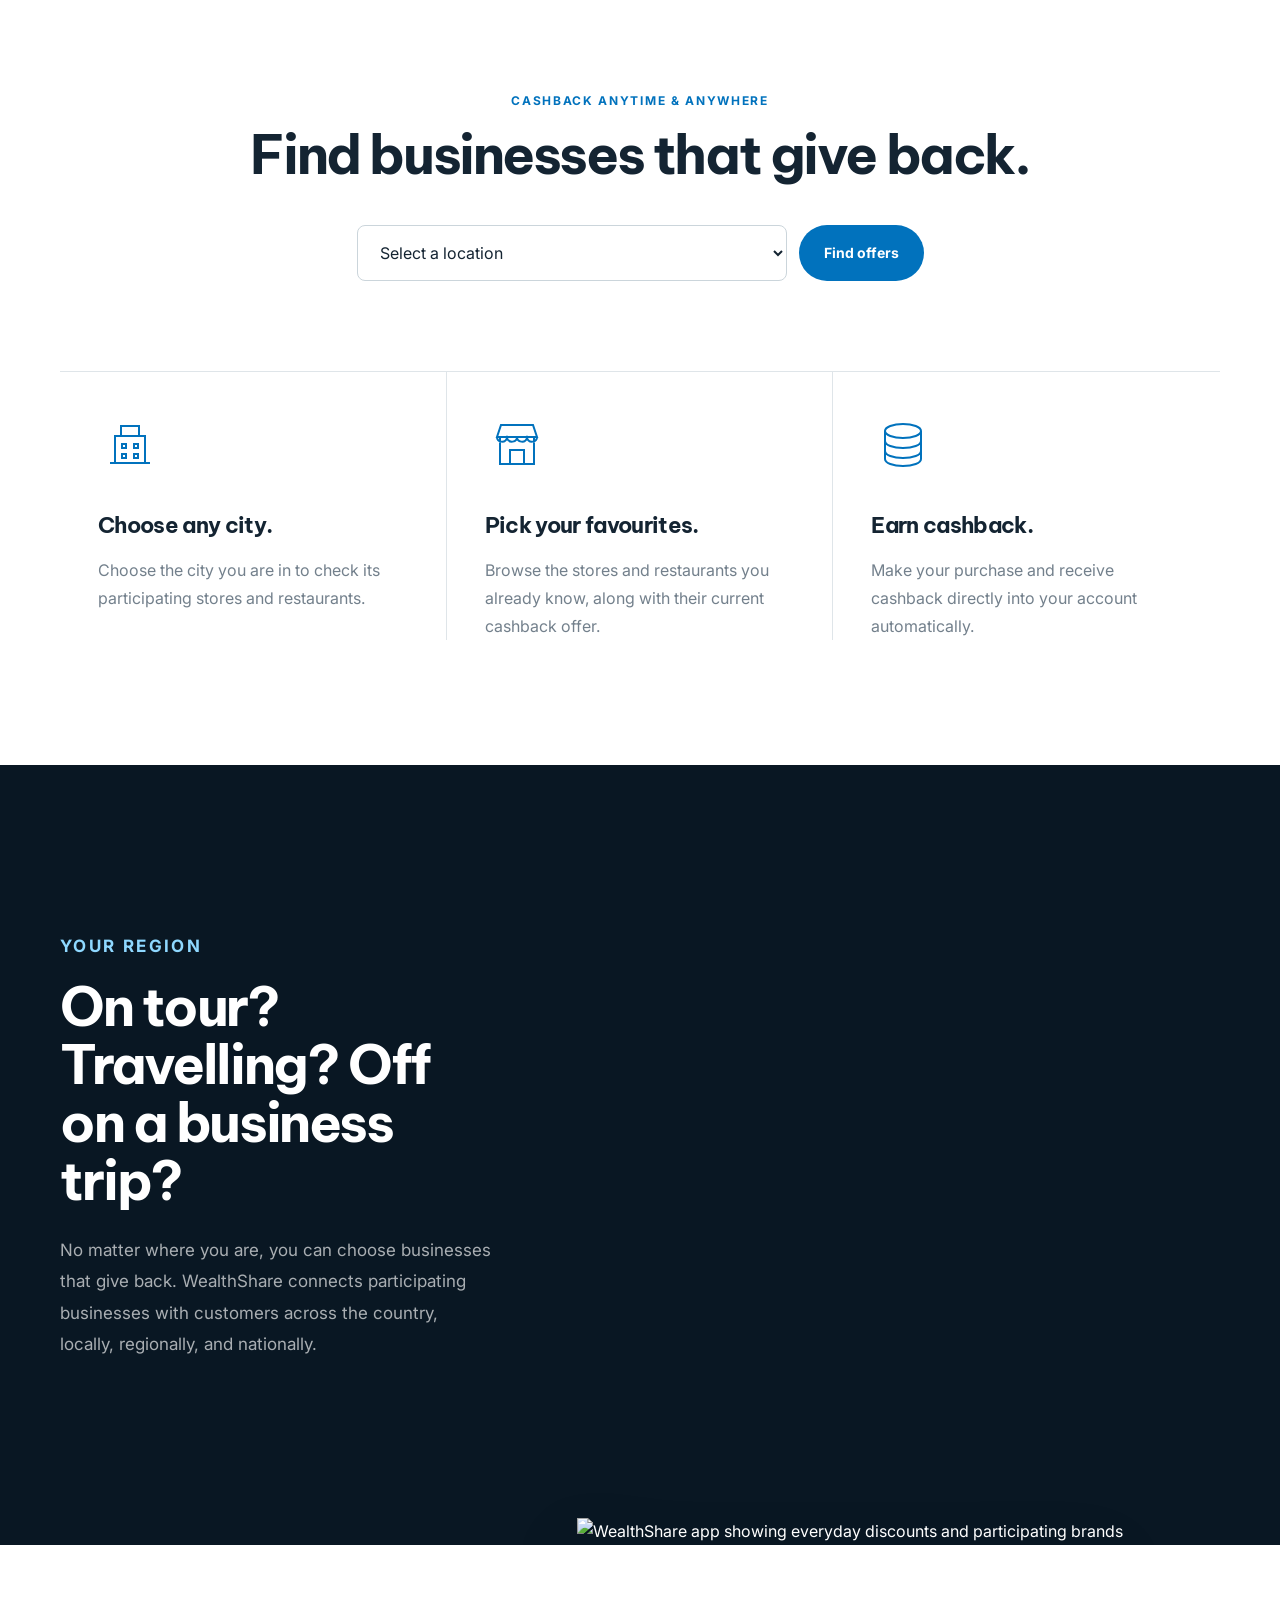
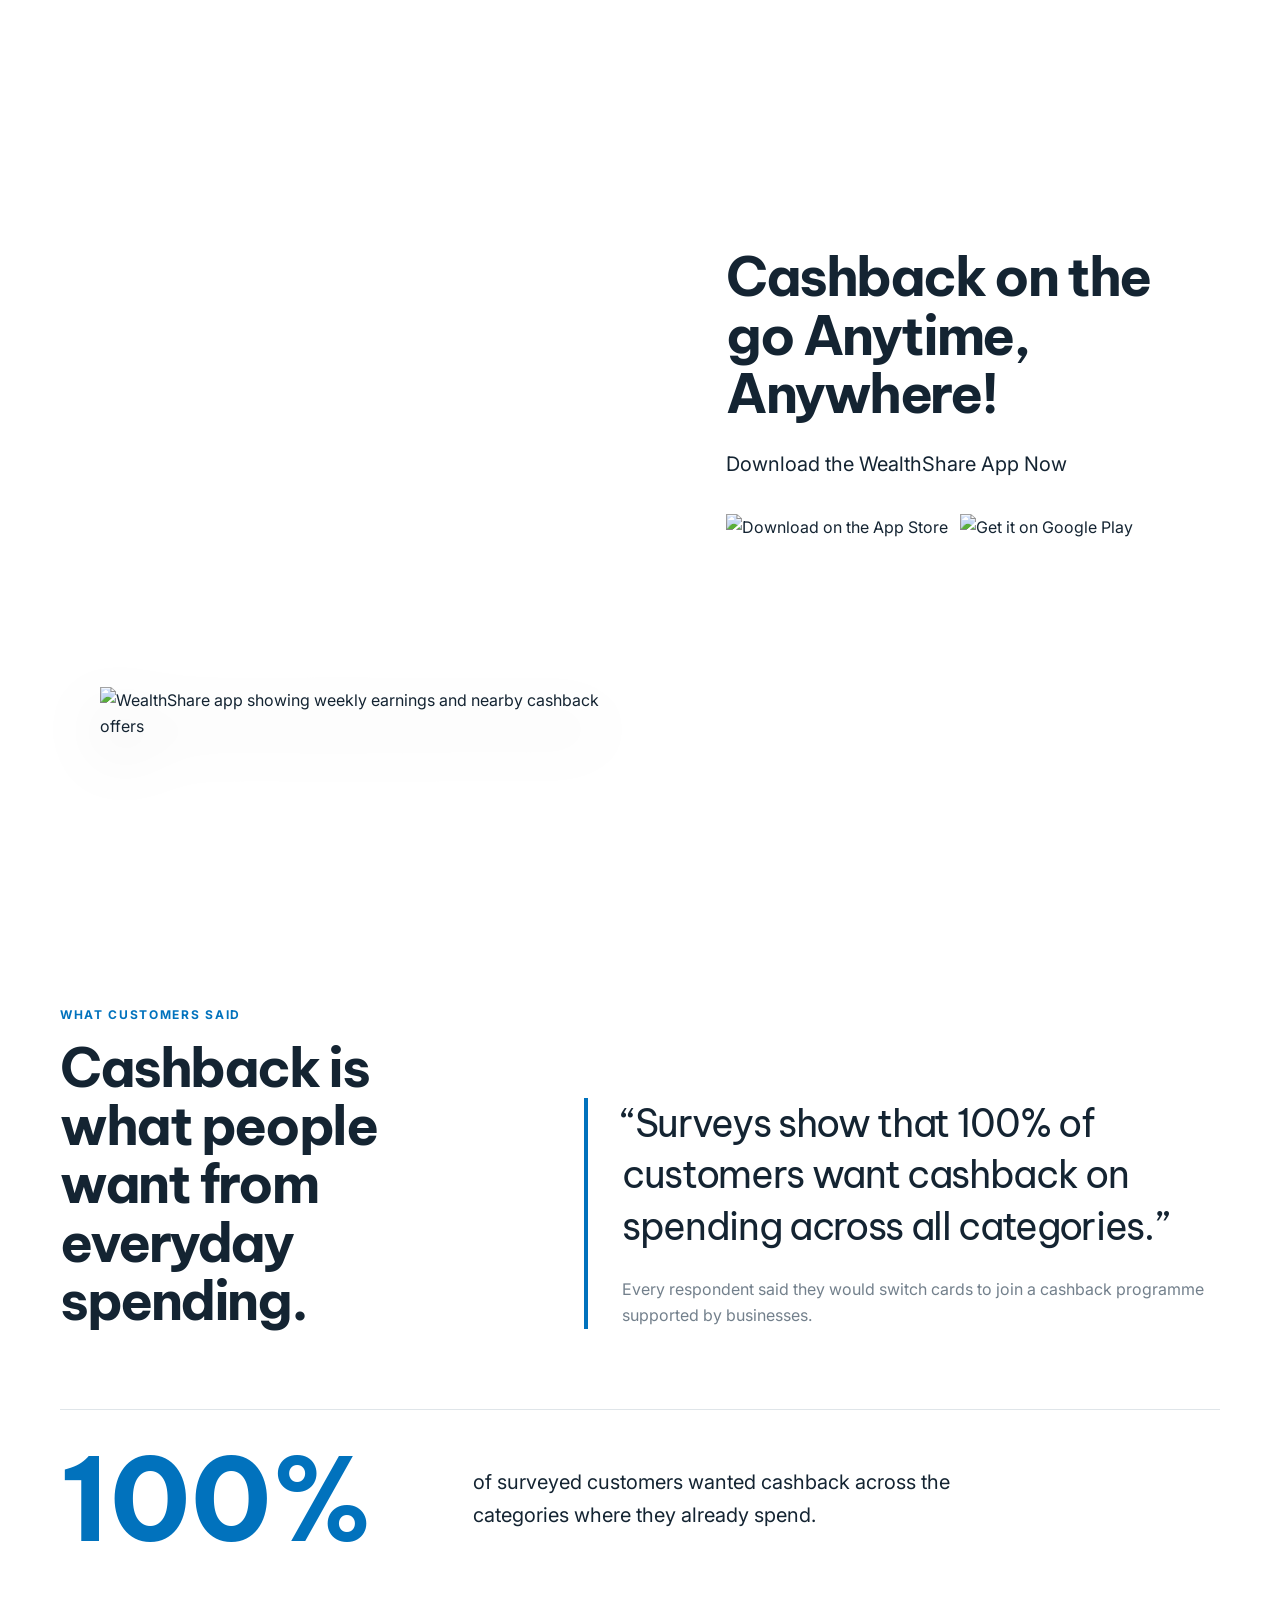
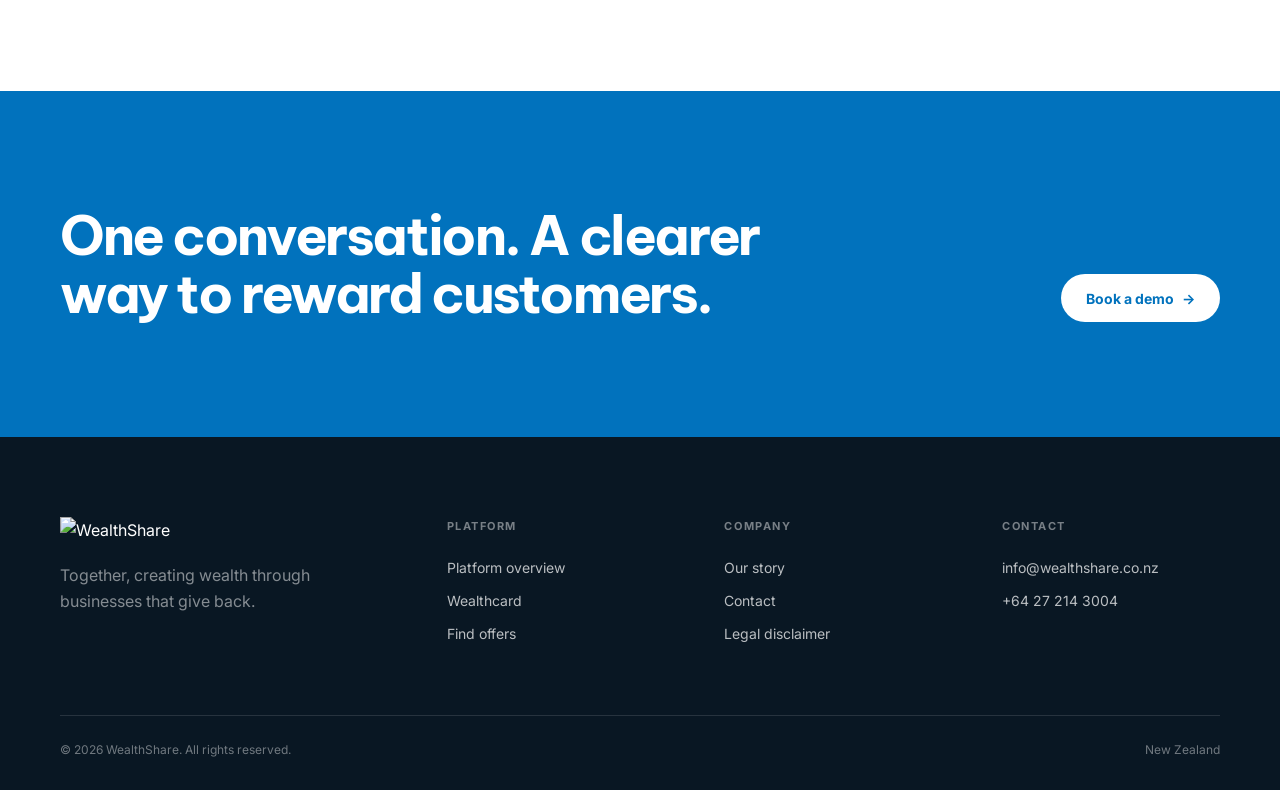
==== commit d0b63ec6: "Logo rail: only 4 brand logos (WealthShare, Utility Co, Elevate, Brandcrafter), uniform 145x58, bran" ====
--- a/index.html
+++ b/index.html
@@ -14,7 +14,7 @@
 .utility{height:44px;background:var(--navy);color:#fff;display:flex;align-items:center;justify-content:center;gap:14px;font-size:13px}.utility a{display:inline-flex;align-items:center;color:#9edaff;font-weight:700}.utility button{position:absolute;right:24px;border:0;background:transparent;color:#fff;font-size:22px;opacity:.65;cursor:pointer}.nav{height:78px;background:#fff;border-bottom:1px solid rgba(9,23,35,.08);display:flex;align-items:center;position:sticky;top:0;z-index:100}.nav .inner{width:min(1220px,calc(100% - 64px));margin:auto;display:flex;align-items:center;justify-content:space-between;gap:32px}.brand img{width:190px;height:auto}.navlinks{display:flex;align-items:center;gap:30px;margin-left:auto}.navlinks a{font-size:14px;font-weight:600;color:#263846}.navlinks a:hover{color:var(--blue)}.actions{display:flex;align-items:center;gap:12px}.btn{display:inline-flex;align-items:center;justify-content:center;min-height:48px;padding:0 24px;border:1px solid transparent;border-radius:999px;font-size:14px;font-weight:700;cursor:pointer;transition:background .2s,color .2s,border .2s,transform .2s}.btn-primary{background:var(--blue);color:#fff}.btn-primary:hover{background:#0566a4;transform:translateY(-1px)}.btn-outline{border-color:#b9c5cc;color:var(--ink);background:#fff}.btn-outline:hover{border-color:var(--ink)}.btn-text{padding-inline:8px}.menu-toggle{display:none;border:0;background:transparent;padding:8px;cursor:pointer}.menu-toggle span{display:block;width:25px;height:2px;background:var(--navy);margin:5px}.mobile-menu{display:none}
 .hero{min-height:calc(100vh - 122px);position:relative;display:flex;align-items:center;color:#fff;background:url('/wealthcare/assets/hero-woman-phone.jpg') center 45%/cover no-repeat}.hero:before{content:"";position:absolute;inset:0;background:linear-gradient(90deg,rgba(5,20,39,.96) 0%,rgba(5,20,39,.8) 46%,rgba(5,20,39,.25) 76%,rgba(5,20,39,.2) 100%)}.hero-copy{position:relative;z-index:1;max-width:700px;padding:104px 0 112px}.hero .eyebrow{color:#8ed8ff}.hero h1{margin:0 0 28px}.hero p{max-width:620px;margin:0 0 34px;color:rgba(255,255,255,.82);font-size:18px;line-height:1.75}.hero-buttons{display:flex;align-items:center;gap:22px}.hero .btn-outline{color:#fff;border-color:rgba(255,255,255,.5);background:transparent}.hero-proof{margin-top:54px;padding-top:28px;border-top:1px solid rgba(255,255,255,.2);display:flex;align-items:center;gap:18px}.hero-proof strong{font-family:var(--head);font-size:30px;line-height:1}.hero-proof span{max-width:180px;color:rgba(255,255,255,.65);font-size:13px;line-height:1.45}
 .hero{min-height:980px}.hero-copy{max-width:760px;padding:92px 0 100px}.hero-long-copy{max-width:710px}.hero-long-copy p{margin:0 0 16px;color:rgba(255,255,255,.82);font-size:17px;line-height:1.72}.hero .hero-proof{margin-top:34px}.hero .hero-proof strong{max-width:330px;text-transform:uppercase}.hero .hero-proof span{max-width:310px}.hero .hero-buttons{margin-top:32px}.play-mark{width:17px;height:17px;margin-right:9px;flex:none}.product-overview{min-height:820px;background:#f3f6f7;display:grid;place-items:center;padding:100px 32px;position:relative;overflow:hidden}.product-overview:before{content:"";position:absolute;width:760px;height:760px;border-radius:50%;background:rgba(1,114,189,.06)}.phones{position:relative;width:min(720px,90vw);filter:drop-shadow(0 35px 32px rgba(9,23,35,.17));mix-blend-mode:multiply}.product-caption{position:absolute;left:max(32px,calc((100vw - var(--max))/2));bottom:60px;color:var(--muted);font-size:13px}.product-caption strong{display:block;color:var(--ink);font-family:var(--head);font-size:20px;margin-bottom:4px}
-.logo-rail{background:#fff;border-block:1px solid var(--line);overflow:hidden;padding:27px 0}.logo-track{width:max-content;display:flex;align-items:center;gap:54px;animation:logos 40s linear infinite}.logo-track a{display:flex;align-items:center;justify-content:center}.logo-track img{width:145px;height:58px;object-fit:contain;filter:none;opacity:1;transition:transform .25s ease,opacity .25s ease}.logo-track a:hover img{transform:scale(1.06)}.logo-track .brandcrafter-logo{width:175px}@keyframes logos{to{transform:translateX(-50%)}}
+.logo-rail{background:#fff;border-block:1px solid var(--line);overflow:hidden;padding:27px 0}.logo-track{width:max-content;display:flex;align-items:center;gap:54px;animation:logos 40s linear infinite}.logo-track a{display:flex;align-items:center;justify-content:center}.logo-track img{width:145px;height:58px;object-fit:contain;filter:none;opacity:1;transition:transform .25s ease,opacity .25s ease}.logo-track a:hover img{transform:scale(1.06)}@keyframes logos{to{transform:translateX(-50%)}}
 .platform{background:#f9f6f2;padding:130px 0}.platform-head{margin-bottom:56px}.platform-head h2{margin:0;max-width:620px}.platform-grid{display:grid;grid-template-columns:minmax(0,.9fr) minmax(520px,1.1fr);gap:70px;align-items:start}.steps{position:relative;padding-bottom:42vh}.step{position:sticky;top:120px;z-index:1;min-height:420px;margin-bottom:55vh;padding:40px 34px;display:grid;grid-template-columns:48px 1fr;align-content:start;background:#fff;border:1px solid #d7e0e5;border-radius:20px;box-shadow:0 16px 46px rgba(9,23,35,.09);opacity:1;transform:scale(.965);transform-origin:top center;transition:transform .35s,border-color .35s,box-shadow .35s}.step:nth-child(2){z-index:2}.step:nth-child(3){z-index:3}.step:nth-child(4){z-index:4}.step:nth-child(5){z-index:5;margin-bottom:0}.step.active{transform:scale(1);border-color:rgba(1,114,189,.38);box-shadow:0 26px 62px rgba(9,23,35,.15)}.step-num{font-size:11px;font-weight:700;color:var(--blue);padding-top:7px}.step h3{font-family:var(--head);font-size:27px;letter-spacing:-.03em;margin:0 0 18px}.step p{margin:0;max-width:480px;color:var(--body);font-size:17px;line-height:1.85}.stage-wrap{position:sticky;top:108px;height:600px}.stage{position:absolute;inset:0;border:1px solid #dfe4e7;border-radius:19px;background:#fff;box-shadow:0 28px 70px rgba(9,23,35,.12);overflow:hidden}.slide{position:absolute;inset:0;opacity:0;transform:translateY(18px);transition:opacity .45s,transform .45s;display:flex;align-items:center;justify-content:center;padding:38px}.slide.active{opacity:1;transform:none}.slide.blue{background:#eaf6fd}.slide.soft{background:#f5f6f4}.slide.navy{background:var(--navy);color:#fff}.slide img{max-width:100%;max-height:100%;object-fit:contain}.slide .phone-pair{height:100%;filter:drop-shadow(0 20px 20px rgba(9,23,35,.16))}.locator-demo{width:100%;max-width:470px}.locator-demo .find{width:260px;margin:0 auto 28px}.search-card{background:#fff;border:1px solid #dce4e8;border-radius:16px;padding:22px;box-shadow:0 20px 50px rgba(9,23,35,.12)}.search-card label{font-size:12px;font-weight:700;color:var(--muted);text-transform:uppercase;letter-spacing:.08em}.search-field{margin-top:10px;border:1px solid #cbd5db;border-radius:10px;padding:16px;display:flex;justify-content:space-between;color:var(--ink)}.partner-grid{display:grid;grid-template-columns:repeat(3,1fr);gap:20px;width:100%;align-items:center}.partner-grid img{height:70px;width:100%;object-fit:contain;filter:grayscale(1);background:#fff;border-radius:10px;padding:12px}.app-panel{text-align:center}.app-panel h4{font-family:var(--head);font-size:36px;margin:0 0 14px;letter-spacing:-.04em}.app-panel p{color:rgba(255,255,255,.65);max-width:430px;margin:0 auto 28px}.store-buttons{display:flex;justify-content:center;gap:12px}.store-buttons img{height:48px}.mobile-visual{display:none}
 .platform-icon-wrap{width:100%;height:100%;display:flex;align-items:center;justify-content:center}.slide .app-step-icon{max-height:440px;width:auto;filter:drop-shadow(0 18px 25px rgba(9,23,35,.14))}.mobile-visual .app-step-icon{max-height:280px;width:auto}.platform-icon{width:168px;height:168px;color:var(--blue);padding:32px;border:1px solid #cfe4f1;border-radius:50%;background:#fff;box-shadow:0 18px 45px rgba(1,114,189,.12)}.mobile-visual .platform-icon{width:132px;height:132px;padding:26px}.app-promo{padding:125px 0;background:#eef6fb}.app-promo-grid{display:grid;grid-template-columns:1fr 1fr;gap:72px;align-items:center}.app-promo-visual{min-height:620px;display:flex;align-items:flex-end;justify-content:center}.app-promo-visual img{width:min(500px,100%);filter:drop-shadow(0 28px 30px rgba(9,23,35,.18))}.app-promo-panel{padding:64px;border-radius:22px;background:var(--navy);color:#fff;box-shadow:0 28px 70px rgba(9,23,35,.16)}.app-promo-panel .eyebrow{color:#8ed8ff}.app-promo-panel h2{margin:0 0 24px}.app-promo-panel p{margin:0 0 32px;color:rgba(255,255,255,.68);font-size:17px;line-height:1.8}.app-promo-panel .store-buttons{justify-content:flex-start}.finder{padding:125px 0;background:#fff}.finder-head{text-align:center;max-width:800px;margin:0 auto}.finder h2{margin:0 0 42px}.finder-form{display:flex;justify-content:center;gap:12px}.finder select{width:min(430px,65vw);padding:16px 18px;border:1px solid #cbd5db;border-radius:8px;background:#fff;color:var(--ink)}.how{margin-top:90px;display:grid;grid-template-columns:repeat(3,1fr);border-top:1px solid var(--line)}.how-item{padding:40px 38px 0;border-right:1px solid var(--line)}.how-item:last-child{border-right:0}.how-icon{width:64px;height:64px;color:var(--blue);margin-bottom:24px}.how-item h3{font-family:var(--head);font-size:22px;margin:0 0 12px;letter-spacing:-.03em}.how-item p{margin:0;color:var(--muted);line-height:1.75}
 .app-promo{background:#fff}.app-promo-grid{grid-template-columns:1.08fr .92fr;gap:86px}.app-promo-visual{min-height:670px}.app-promo-panel{padding:0;background:transparent;color:var(--ink);box-shadow:none;border-radius:0}.app-promo-panel h2{max-width:540px}.app-promo-panel p{color:var(--body);font-size:20px}.app-promo-panel .store-buttons{justify-content:flex-start}.travel{background:var(--navy);color:#fff;overflow:hidden}.travel-grid{display:grid;grid-template-columns:.85fr 1.15fr;align-items:center;min-height:780px}.travel-copy{padding:100px 60px 100px 0}.travel .eyebrow{color:#8ed8ff}.travel h2{margin:0 0 26px}.travel p{color:rgba(255,255,255,.65);font-size:17px;line-height:1.85}.travel-phones{align-self:end;display:flex;justify-content:center}.travel-phones img{width:min(620px,100%);filter:drop-shadow(0 35px 34px rgba(0,0,0,.3))}
@@ -52,8 +52,8 @@
 <section class="hero" id="home"><div class="shell"><div class="hero-copy hero-feedback"><p class="hero-small">The Future of your transactional value as a Consumer</p><h1 class="hero-large">FOR too long, your true value as a Consumer has been lost in today's Market place</h1><h2 class="hero-large">WealthShare brings a Smarter Solution for both Consumers and Merchants</h2><p class="hero-small">We are redesigning how more value is created and shared, placing more money in the Consumers pocket and the Merchants Bank account</p><div class="hero-buttons"><a class="btn btn-primary" href="#wealthcard"><svg class="play-mark" viewBox="0 0 20 20" fill="none" stroke="currentColor" stroke-width="1.8" aria-hidden="true"><circle cx="10" cy="10" r="8.5"/><path d="m8 6.7 5 3.3-5 3.3Z"/></svg>Demo Video</a><a class="btn btn-outline link" href="#platform">Explore the Platforms <span class="arrow">→</span></a></div></div></div></section>
 <section class="product-overview" id="wealthcard" aria-label="WealthShare product demo"><img class="phones" src="/wealthcare/assets/section2-macbook-drive.png" alt="WealthShare platform displayed on a MacBook"><div class="product-caption"><strong>Cashback in your pocket.</strong>Search nearby. Shop normally. See what came back.</div></section>
 <div class="logo-rail" aria-label="Participating business network"><div class="logo-track">
-<img src="/wealthcare/assets/partner-01.png" alt="Partner"><img src="/wealthcare/assets/partner-02.png" alt="Partner"><img src="/wealthcare/assets/partner-03.png" alt="Partner"><img src="/wealthcare/assets/partner-04.png" alt="Partner"><img src="/wealthcare/assets/partner-05.png" alt="Partner"><img src="/wealthcare/assets/partner-06.png" alt="Partner"><img src="/wealthcare/assets/partner-07.png" alt="Partner"><img src="/wealthcare/assets/partner-08.png" alt="Partner"><img src="/wealthcare/assets/partner-09.png" alt="Partner"><img src="/wealthcare/assets/partner-10.png" alt="Partner"><img src="/wealthcare/assets/partner-11.png" alt="Partner"><img src="/wealthcare/assets/partner-12.png" alt="Partner"><a href="https://www.theutilitycompany.co.nz" target="_blank" rel="noopener" aria-label="The Utility Company"><img src="/wealthcare/assets/logo-utility-company.png" alt="The Utility Company"></a><a href="https://elevateqt.com" target="_blank" rel="noopener" aria-label="Elevate"><img src="/wealthcare/assets/logo-elevate.png" alt="Elevate"></a><a href="https://wealthshare.online" target="_blank" rel="noopener" aria-label="WealthShare"><img src="/wealthcare/assets/logo-wealthshare-drive.png" alt="WealthShare"></a><a href="https://brandcrafter.co.nz" target="_blank" rel="noopener" aria-label="Brandcrafter"><img class="brandcrafter-logo" src="/wealthcare/assets/logo-brandcrafter.png" alt="Brandcrafter"></a>
-<img src="/wealthcare/assets/partner-01.png" alt=""><img src="/wealthcare/assets/partner-02.png" alt=""><img src="/wealthcare/assets/partner-03.png" alt=""><img src="/wealthcare/assets/partner-04.png" alt=""><img src="/wealthcare/assets/partner-05.png" alt=""><img src="/wealthcare/assets/partner-06.png" alt=""><img src="/wealthcare/assets/partner-07.png" alt=""><img src="/wealthcare/assets/partner-08.png" alt=""><img src="/wealthcare/assets/partner-09.png" alt=""><img src="/wealthcare/assets/partner-10.png" alt=""><img src="/wealthcare/assets/partner-11.png" alt=""><img src="/wealthcare/assets/partner-12.png" alt=""><a href="https://www.theutilitycompany.co.nz" target="_blank" rel="noopener" aria-hidden="true" tabindex="-1"><img src="/wealthcare/assets/logo-utility-company.png" alt=""></a><a href="https://elevateqt.com" target="_blank" rel="noopener" aria-hidden="true" tabindex="-1"><img src="/wealthcare/assets/logo-elevate.png" alt=""></a><a href="https://wealthshare.online" target="_blank" rel="noopener" aria-hidden="true" tabindex="-1"><img src="/wealthcare/assets/logo-wealthshare-drive.png" alt=""></a><a href="https://brandcrafter.co.nz" target="_blank" rel="noopener" aria-hidden="true" tabindex="-1"><img class="brandcrafter-logo" src="/wealthcare/assets/logo-brandcrafter.png" alt=""></a>
+<a href="https://wealthshare.online" target="_blank" rel="noopener" aria-label="WealthShare"><img src="/wealthcare/assets/logo-wealthshare-drive.png" alt="WealthShare"></a><a href="https://www.theutilitycompany.co.nz" target="_blank" rel="noopener" aria-label="The Utility Company"><img src="/wealthcare/assets/logo-utility-company.png" alt="The Utility Company"></a><a href="https://elevateqt.com" target="_blank" rel="noopener" aria-label="Elevate"><img src="/wealthcare/assets/logo-elevate.png" alt="Elevate"></a><a href="https://brandcrafter.co.nz" target="_blank" rel="noopener" aria-label="Brandcrafter"><img src="/wealthcare/assets/logo-brandcrafter.png" alt="Brandcrafter"></a><a href="https://wealthshare.online" target="_blank" rel="noopener" aria-label="WealthShare"><img src="/wealthcare/assets/logo-wealthshare-drive.png" alt="WealthShare"></a><a href="https://www.theutilitycompany.co.nz" target="_blank" rel="noopener" aria-label="The Utility Company"><img src="/wealthcare/assets/logo-utility-company.png" alt="The Utility Company"></a><a href="https://elevateqt.com" target="_blank" rel="noopener" aria-label="Elevate"><img src="/wealthcare/assets/logo-elevate.png" alt="Elevate"></a><a href="https://brandcrafter.co.nz" target="_blank" rel="noopener" aria-label="Brandcrafter"><img src="/wealthcare/assets/logo-brandcrafter.png" alt="Brandcrafter"></a><a href="https://wealthshare.online" target="_blank" rel="noopener" aria-label="WealthShare"><img src="/wealthcare/assets/logo-wealthshare-drive.png" alt="WealthShare"></a><a href="https://www.theutilitycompany.co.nz" target="_blank" rel="noopener" aria-label="The Utility Company"><img src="/wealthcare/assets/logo-utility-company.png" alt="The Utility Company"></a><a href="https://elevateqt.com" target="_blank" rel="noopener" aria-label="Elevate"><img src="/wealthcare/assets/logo-elevate.png" alt="Elevate"></a><a href="https://brandcrafter.co.nz" target="_blank" rel="noopener" aria-label="Brandcrafter"><img src="/wealthcare/assets/logo-brandcrafter.png" alt="Brandcrafter"></a><a href="https://wealthshare.online" target="_blank" rel="noopener" aria-label="WealthShare"><img src="/wealthcare/assets/logo-wealthshare-drive.png" alt="WealthShare"></a><a href="https://www.theutilitycompany.co.nz" target="_blank" rel="noopener" aria-label="The Utility Company"><img src="/wealthcare/assets/logo-utility-company.png" alt="The Utility Company"></a><a href="https://elevateqt.com" target="_blank" rel="noopener" aria-label="Elevate"><img src="/wealthcare/assets/logo-elevate.png" alt="Elevate"></a><a href="https://brandcrafter.co.nz" target="_blank" rel="noopener" aria-label="Brandcrafter"><img src="/wealthcare/assets/logo-brandcrafter.png" alt="Brandcrafter"></a>
+<a href="https://wealthshare.online" target="_blank" rel="noopener" aria-hidden="true" tabindex="-1"><img src="/wealthcare/assets/logo-wealthshare-drive.png" alt=""></a><a href="https://www.theutilitycompany.co.nz" target="_blank" rel="noopener" aria-hidden="true" tabindex="-1"><img src="/wealthcare/assets/logo-utility-company.png" alt=""></a><a href="https://elevateqt.com" target="_blank" rel="noopener" aria-hidden="true" tabindex="-1"><img src="/wealthcare/assets/logo-elevate.png" alt=""></a><a href="https://brandcrafter.co.nz" target="_blank" rel="noopener" aria-hidden="true" tabindex="-1"><img src="/wealthcare/assets/logo-brandcrafter.png" alt=""></a><a href="https://wealthshare.online" target="_blank" rel="noopener" aria-hidden="true" tabindex="-1"><img src="/wealthcare/assets/logo-wealthshare-drive.png" alt=""></a><a href="https://www.theutilitycompany.co.nz" target="_blank" rel="noopener" aria-hidden="true" tabindex="-1"><img src="/wealthcare/assets/logo-utility-company.png" alt=""></a><a href="https://elevateqt.com" target="_blank" rel="noopener" aria-hidden="true" tabindex="-1"><img src="/wealthcare/assets/logo-elevate.png" alt=""></a><a href="https://brandcrafter.co.nz" target="_blank" rel="noopener" aria-hidden="true" tabindex="-1"><img src="/wealthcare/assets/logo-brandcrafter.png" alt=""></a><a href="https://wealthshare.online" target="_blank" rel="noopener" aria-hidden="true" tabindex="-1"><img src="/wealthcare/assets/logo-wealthshare-drive.png" alt=""></a><a href="https://www.theutilitycompany.co.nz" target="_blank" rel="noopener" aria-hidden="true" tabindex="-1"><img src="/wealthcare/assets/logo-utility-company.png" alt=""></a><a href="https://elevateqt.com" target="_blank" rel="noopener" aria-hidden="true" tabindex="-1"><img src="/wealthcare/assets/logo-elevate.png" alt=""></a><a href="https://brandcrafter.co.nz" target="_blank" rel="noopener" aria-hidden="true" tabindex="-1"><img src="/wealthcare/assets/logo-brandcrafter.png" alt=""></a><a href="https://wealthshare.online" target="_blank" rel="noopener" aria-hidden="true" tabindex="-1"><img src="/wealthcare/assets/logo-wealthshare-drive.png" alt=""></a><a href="https://www.theutilitycompany.co.nz" target="_blank" rel="noopener" aria-hidden="true" tabindex="-1"><img src="/wealthcare/assets/logo-utility-company.png" alt=""></a><a href="https://elevateqt.com" target="_blank" rel="noopener" aria-hidden="true" tabindex="-1"><img src="/wealthcare/assets/logo-elevate.png" alt=""></a><a href="https://brandcrafter.co.nz" target="_blank" rel="noopener" aria-hidden="true" tabindex="-1"><img src="/wealthcare/assets/logo-brandcrafter.png" alt=""></a>
 </div></div>
 <section class="platform sequence-v2" id="platform">
 <div class="shell">
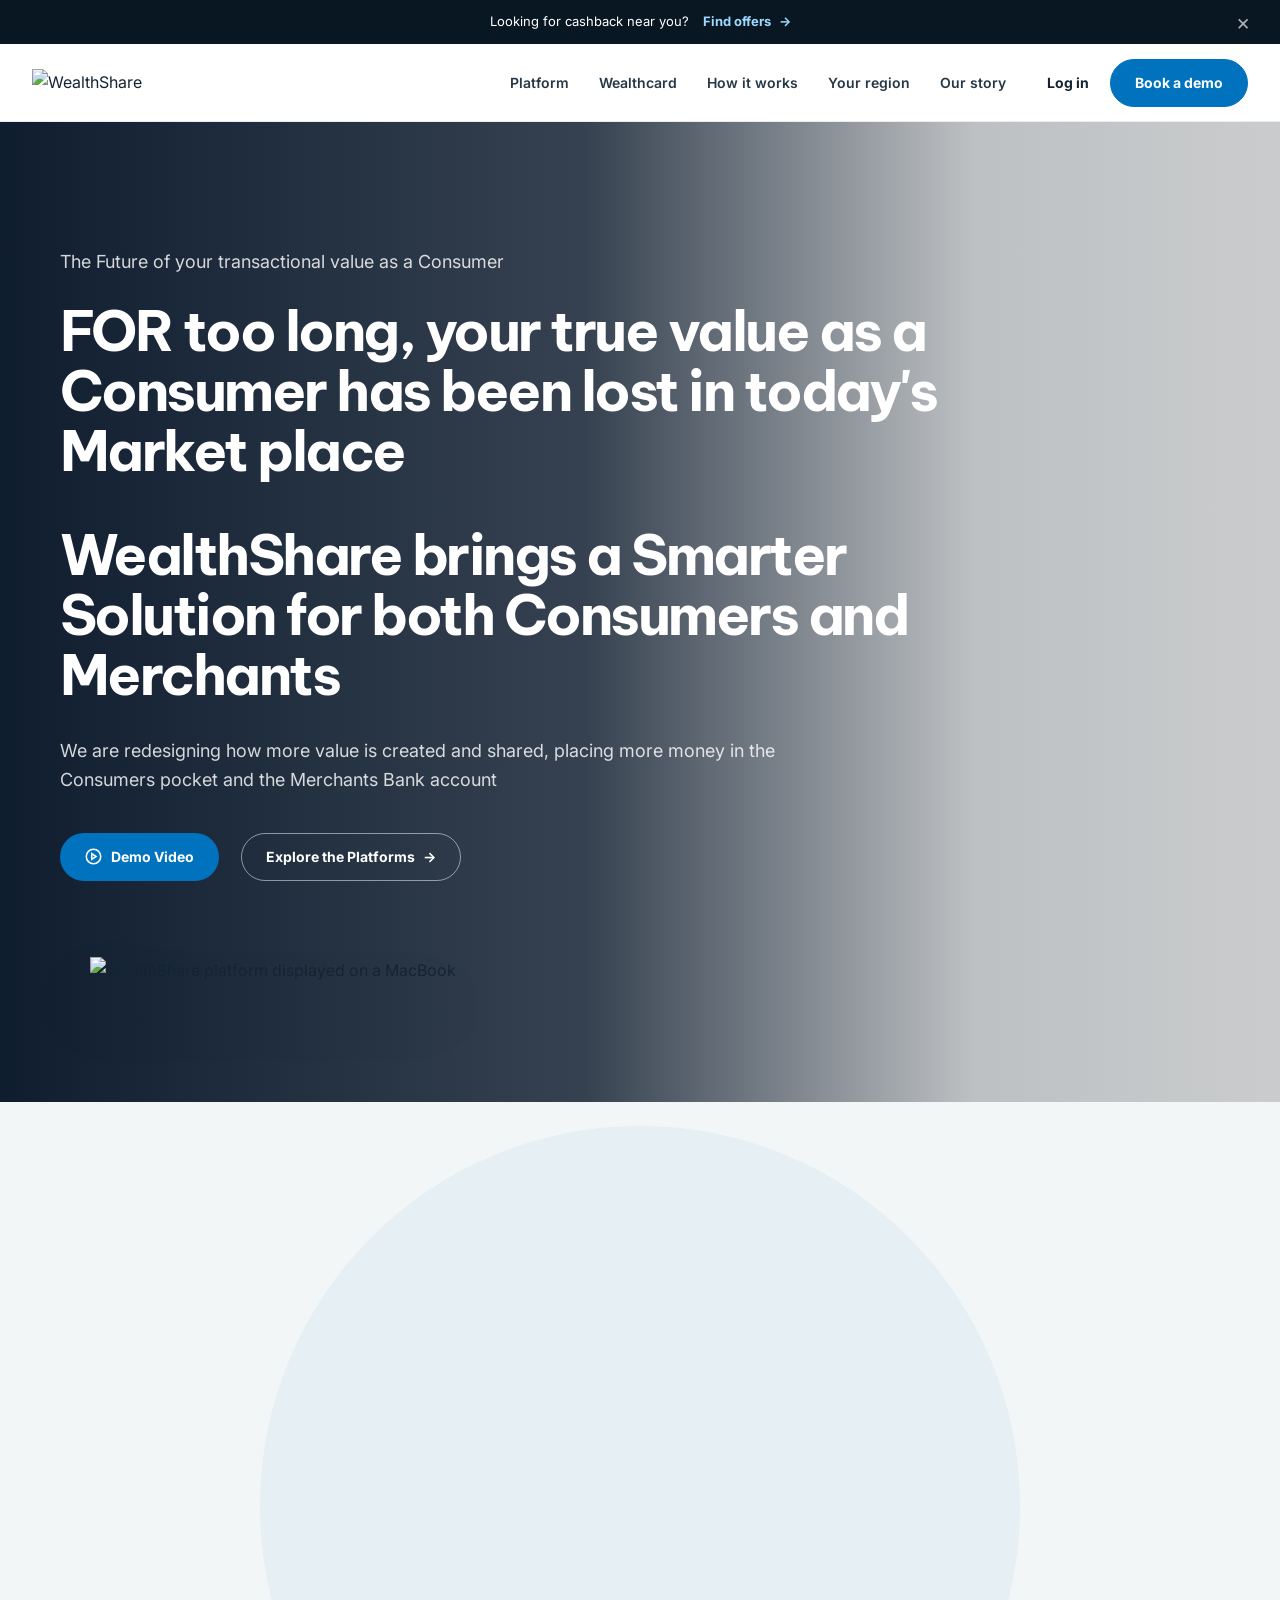
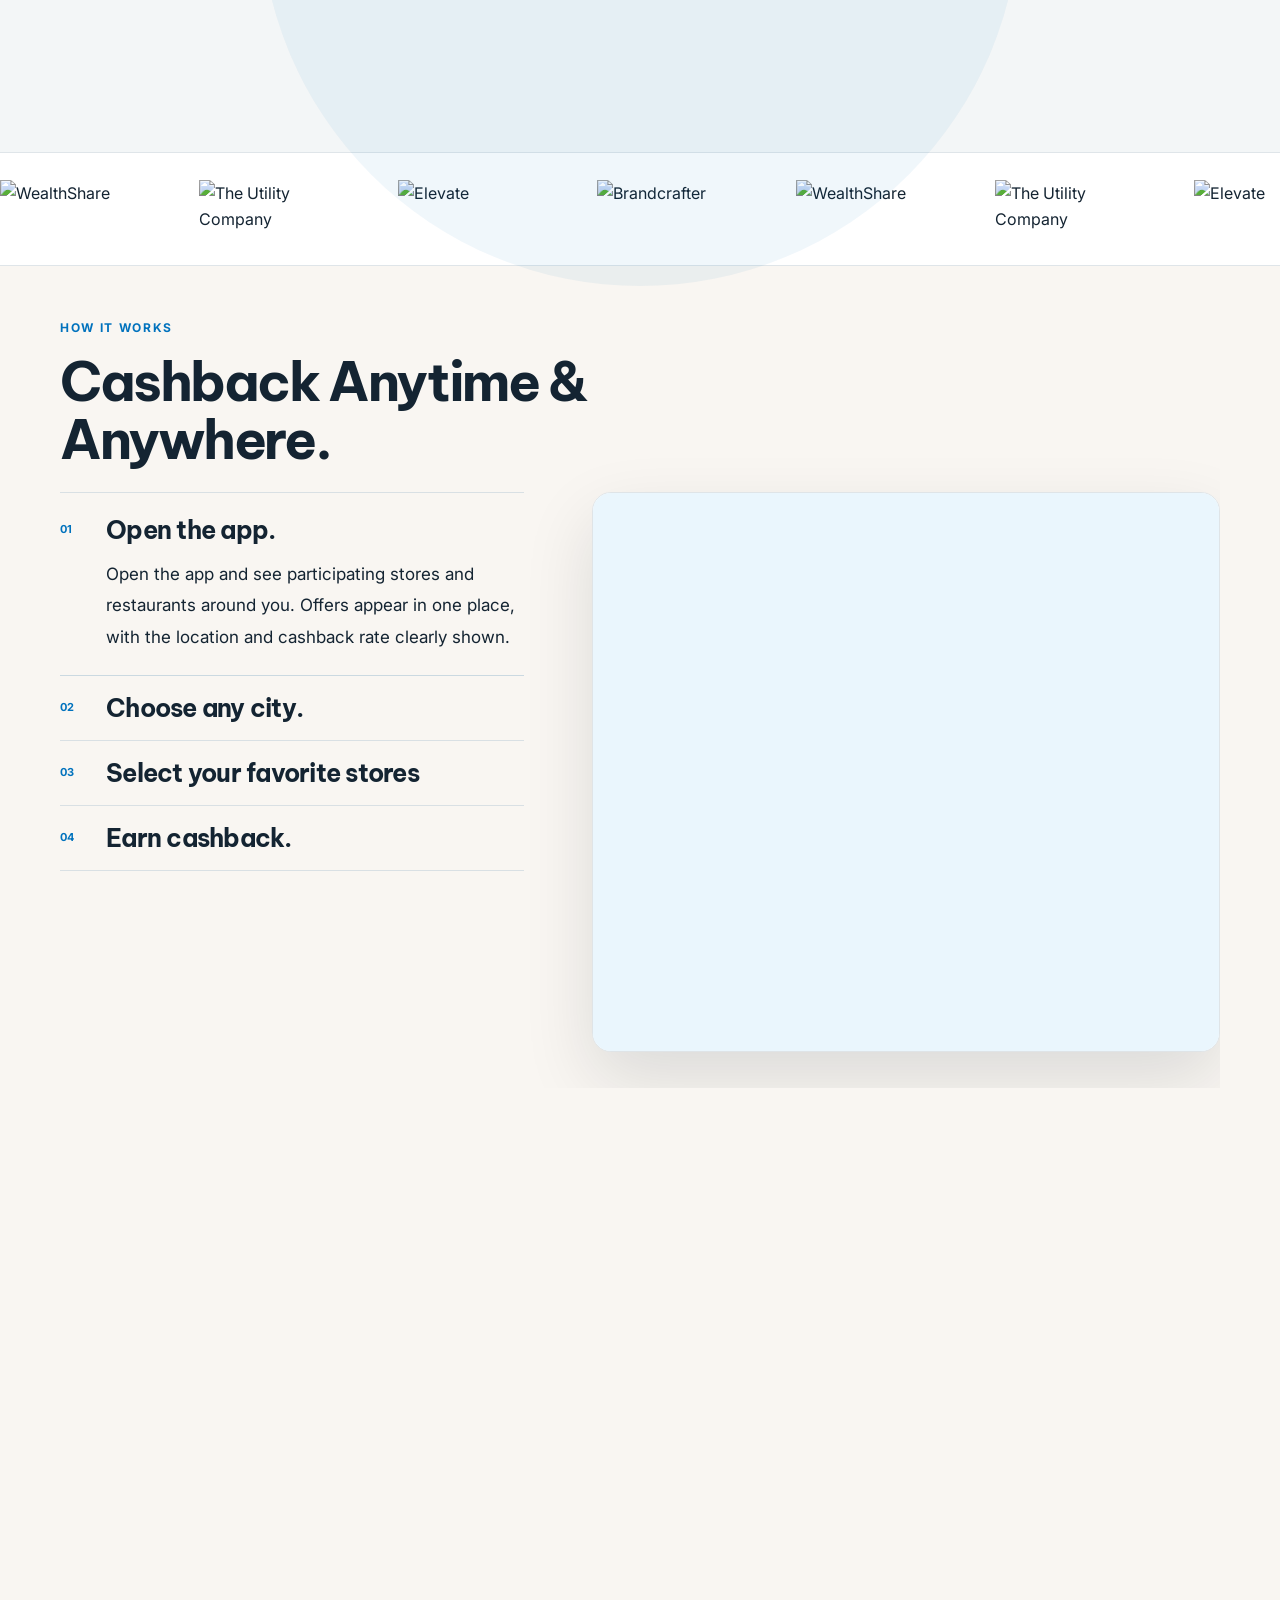
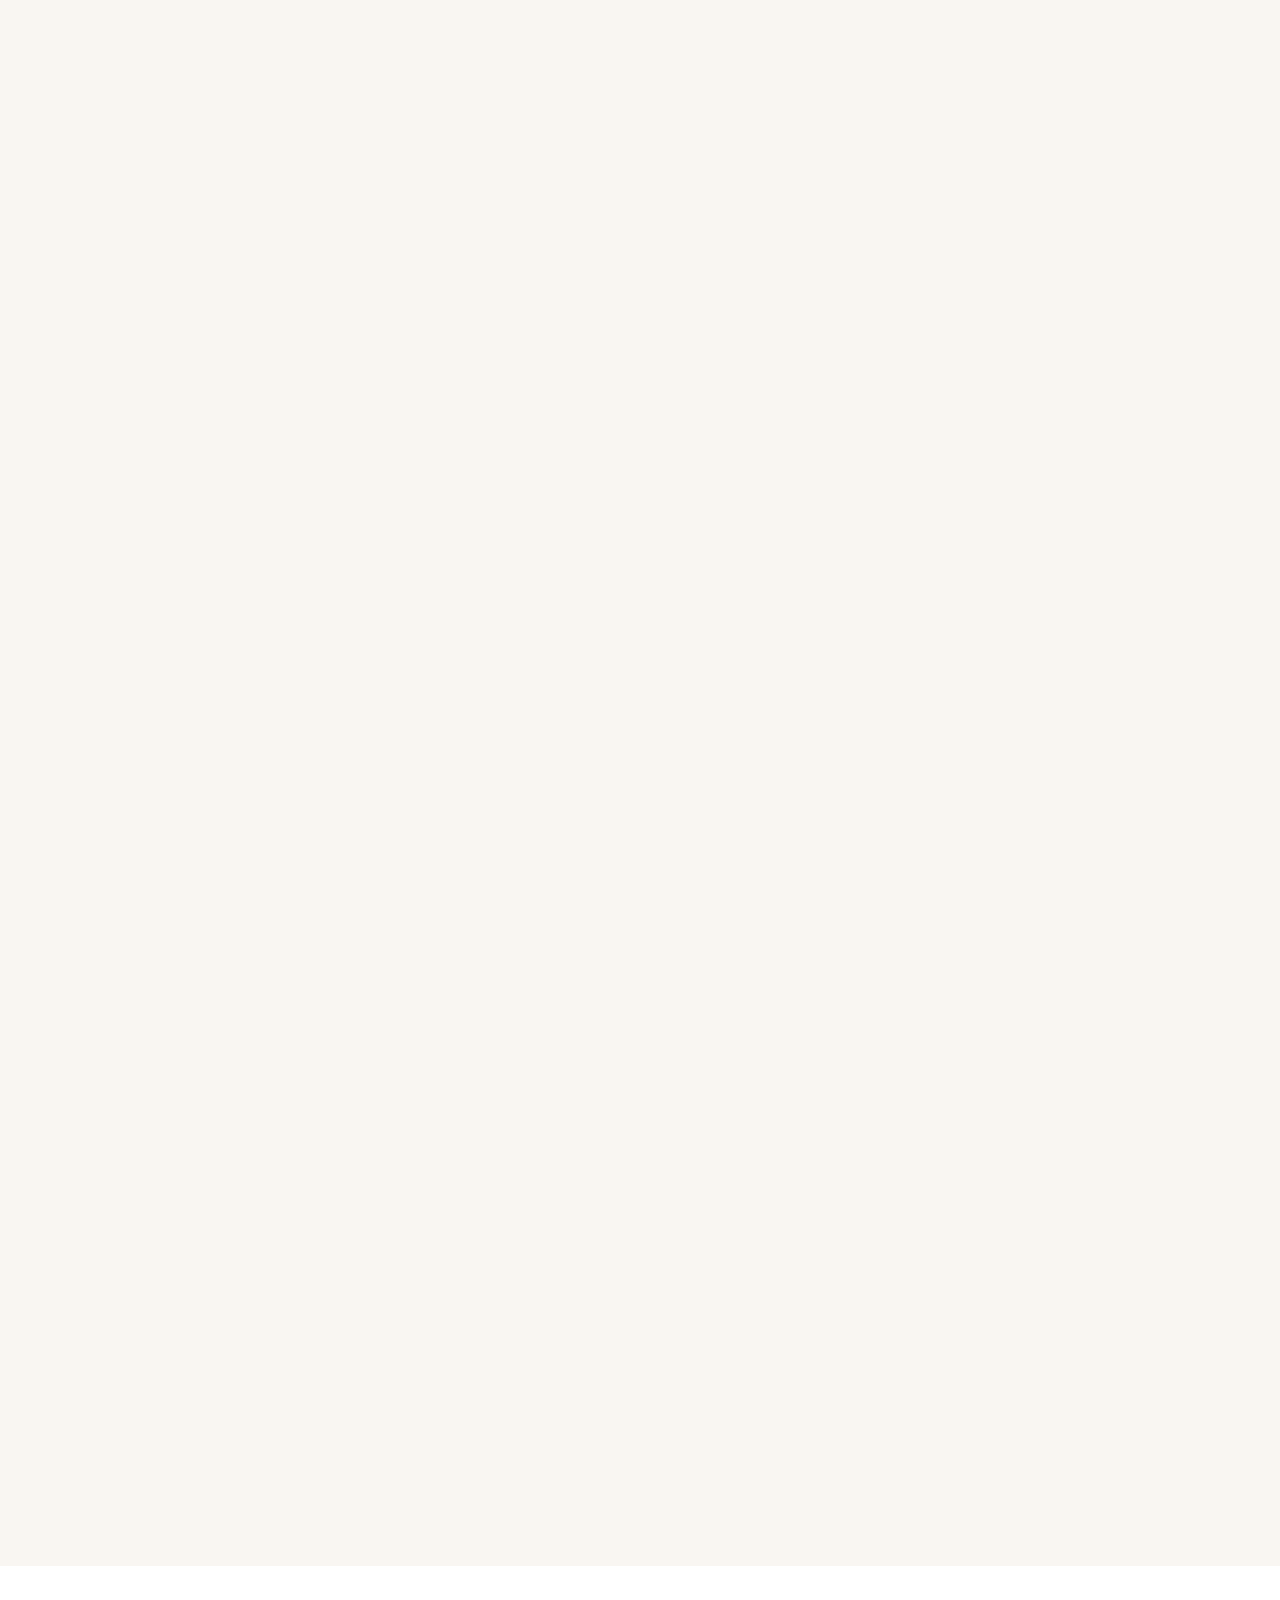
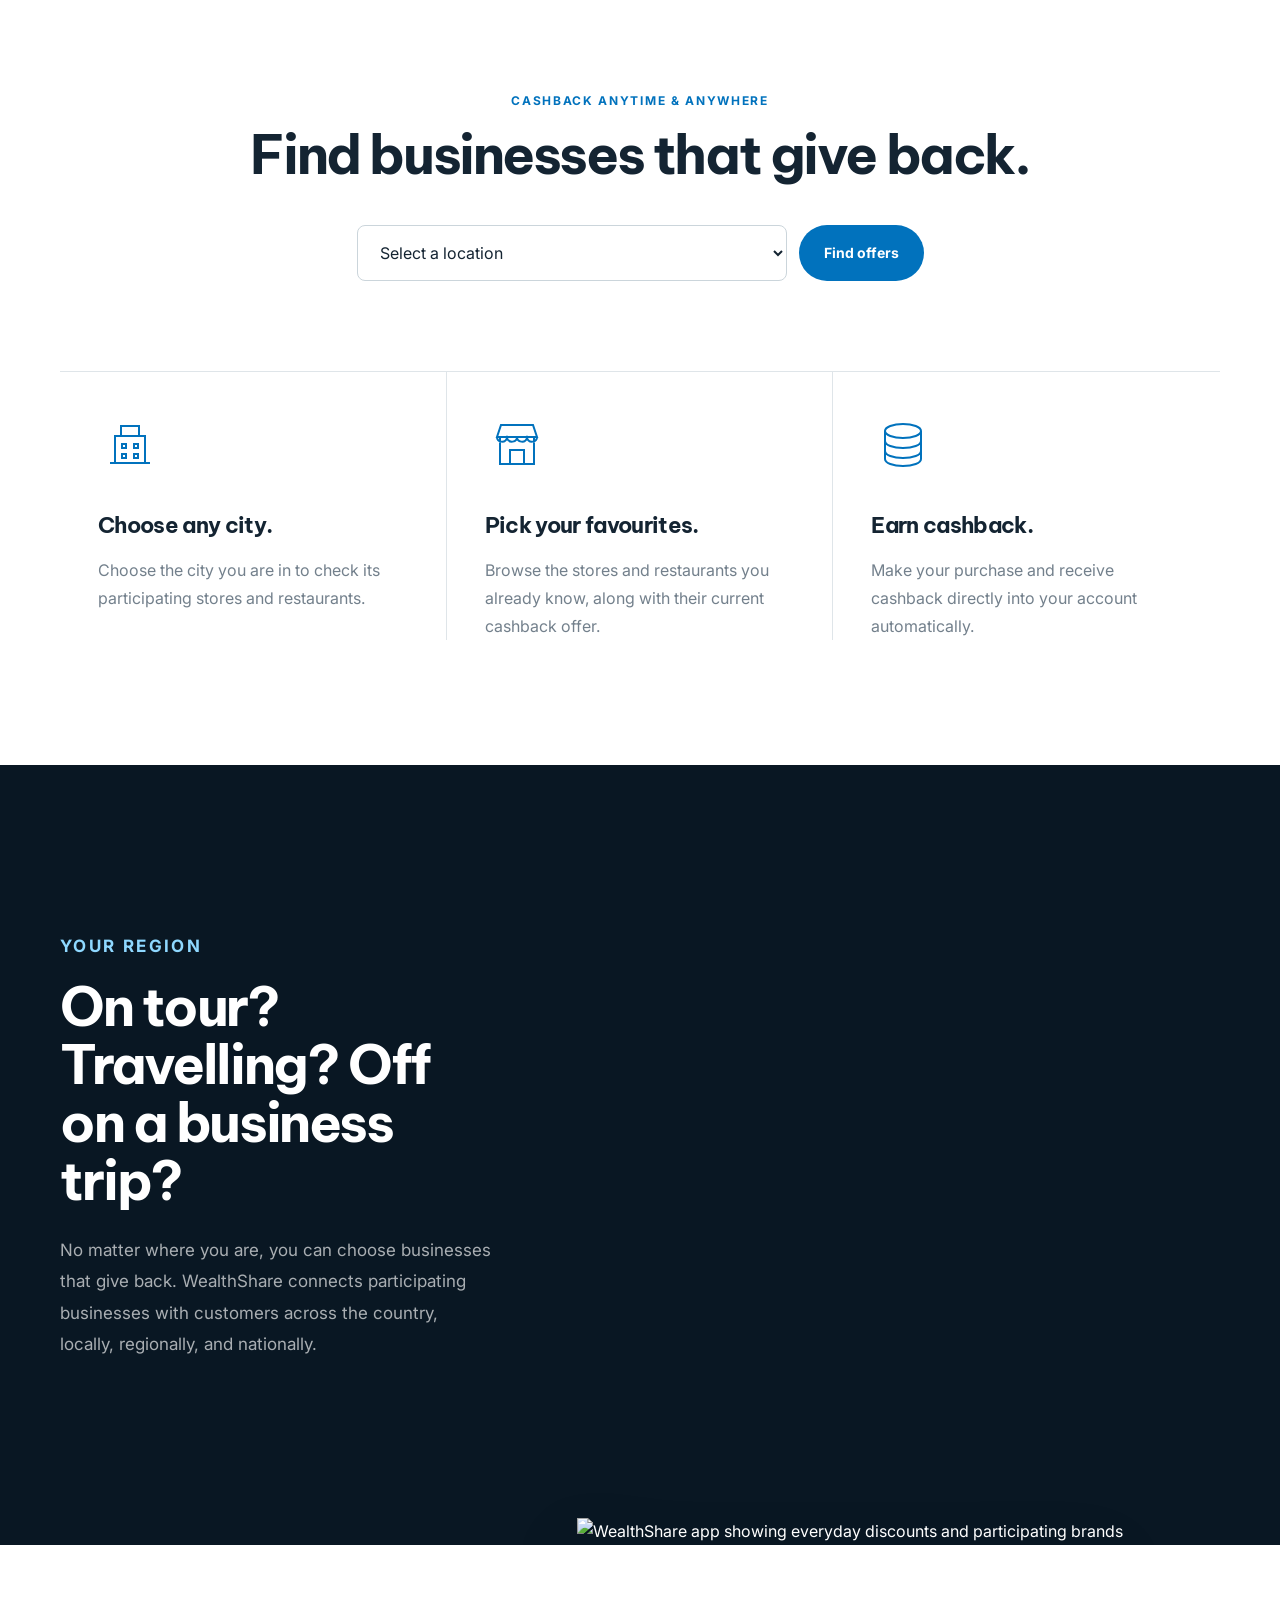
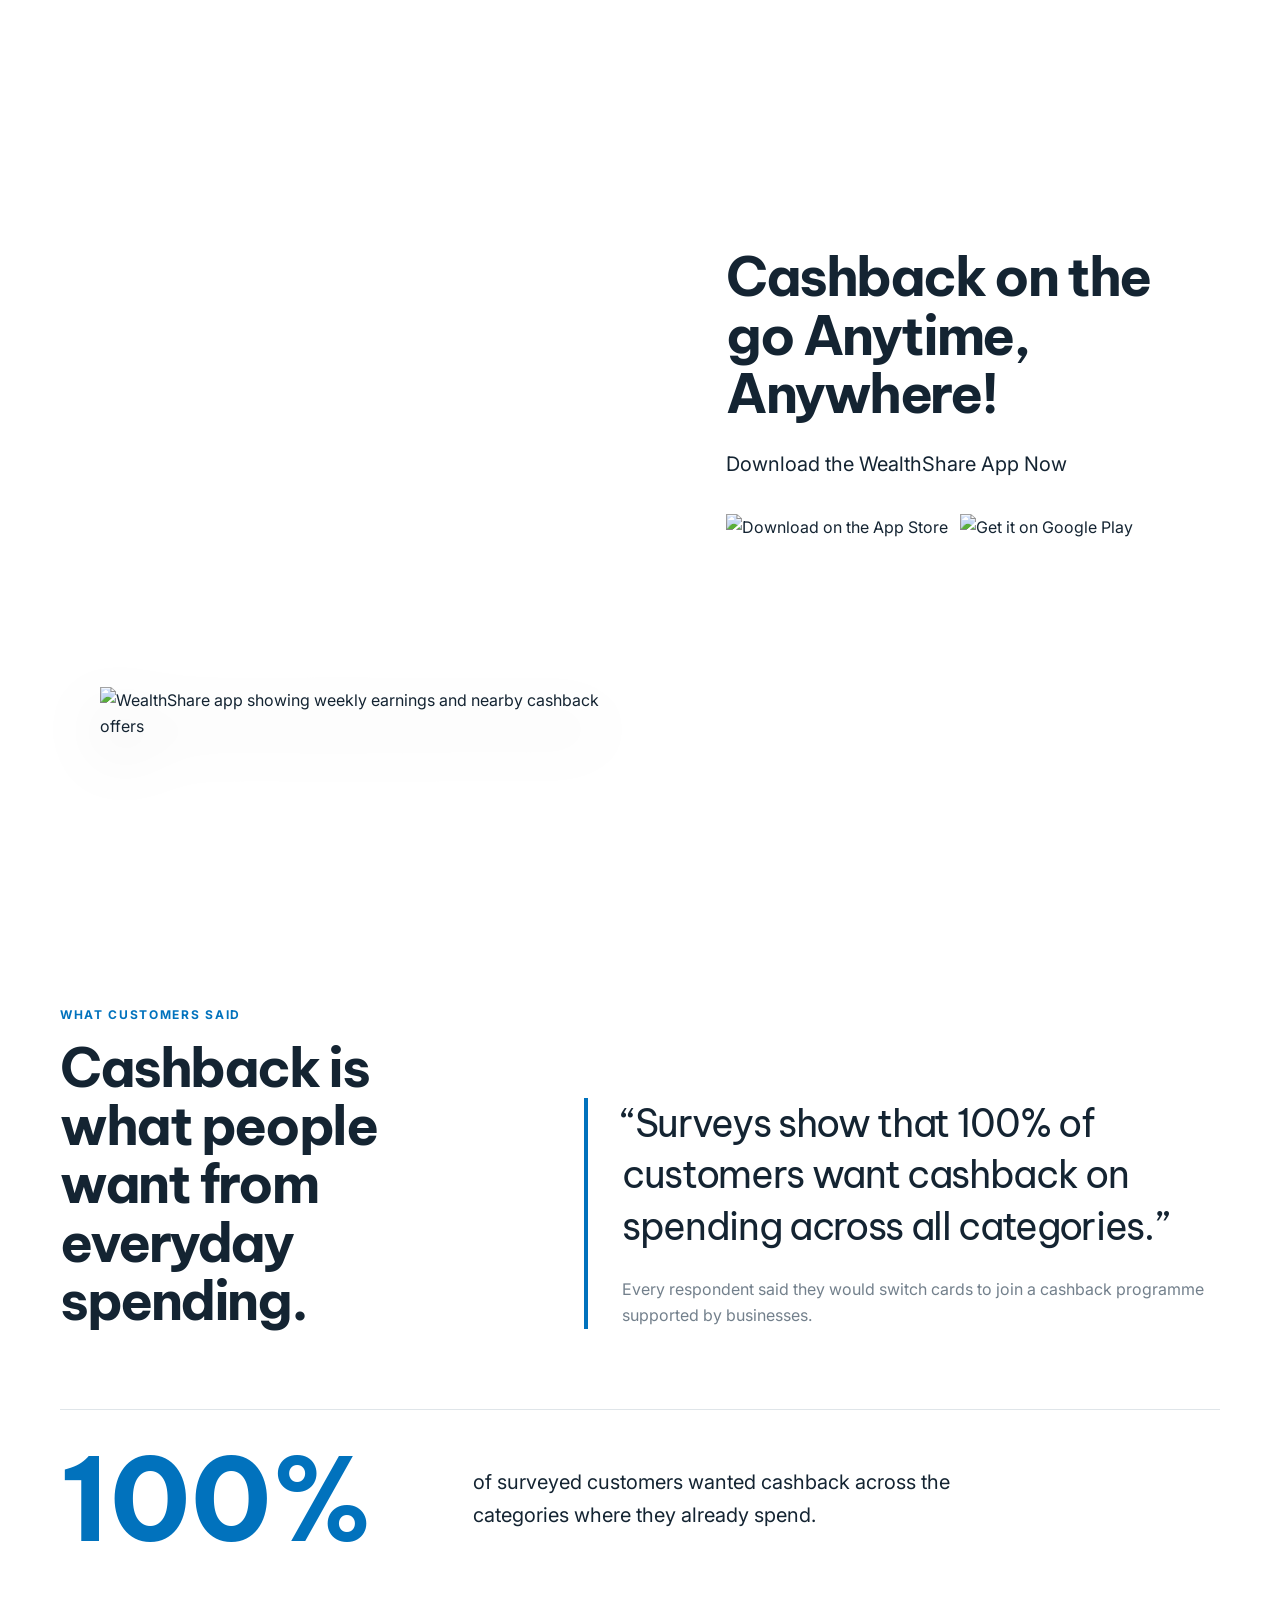
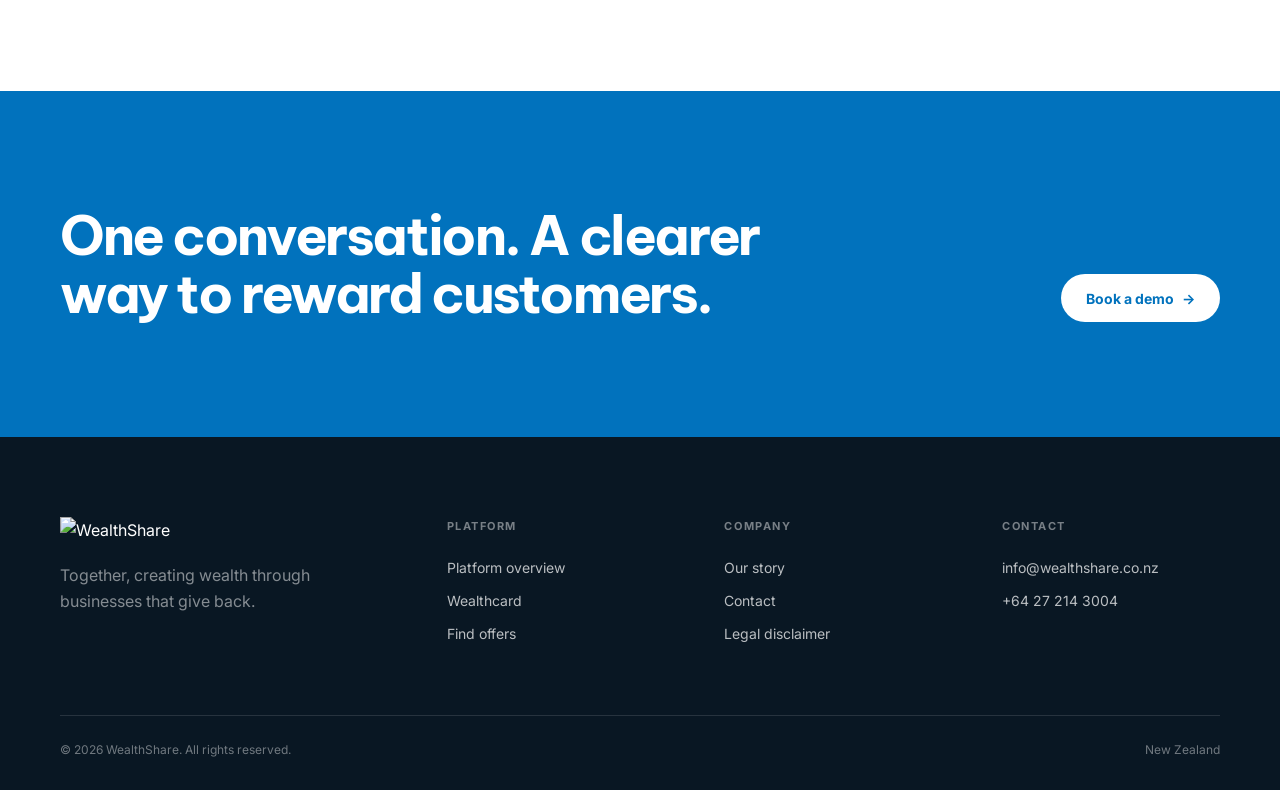
==== commit b134e420: "Remove product caption below MacBook image" ====
--- a/index.html
+++ b/index.html
@@ -50,7 +50,7 @@
 <div class="mobile-menu" id="mobileMenu"><a href="#platform">Platform</a><a href="#wealthcard">Wealthcard</a><a href="#finder">How it works</a><a href="#region">Your region</a><a href="#story">Our story</a><a class="btn btn-primary" href="mailto:info@wealthshare.co.nz?subject=WealthShare%20demo">Book a demo</a></div>
 <main>
 <section class="hero" id="home"><div class="shell"><div class="hero-copy hero-feedback"><p class="hero-small">The Future of your transactional value as a Consumer</p><h1 class="hero-large">FOR too long, your true value as a Consumer has been lost in today's Market place</h1><h2 class="hero-large">WealthShare brings a Smarter Solution for both Consumers and Merchants</h2><p class="hero-small">We are redesigning how more value is created and shared, placing more money in the Consumers pocket and the Merchants Bank account</p><div class="hero-buttons"><a class="btn btn-primary" href="#wealthcard"><svg class="play-mark" viewBox="0 0 20 20" fill="none" stroke="currentColor" stroke-width="1.8" aria-hidden="true"><circle cx="10" cy="10" r="8.5"/><path d="m8 6.7 5 3.3-5 3.3Z"/></svg>Demo Video</a><a class="btn btn-outline link" href="#platform">Explore the Platforms <span class="arrow">→</span></a></div></div></div></section>
-<section class="product-overview" id="wealthcard" aria-label="WealthShare product demo"><img class="phones" src="/wealthcare/assets/section2-macbook-drive.png" alt="WealthShare platform displayed on a MacBook"><div class="product-caption"><strong>Cashback in your pocket.</strong>Search nearby. Shop normally. See what came back.</div></section>
+<section class="product-overview" id="wealthcard" aria-label="WealthShare product demo"><img class="phones" src="/wealthcare/assets/section2-macbook-drive.png" alt="WealthShare platform displayed on a MacBook"></section>
 <div class="logo-rail" aria-label="Participating business network"><div class="logo-track">
 <a href="https://wealthshare.online" target="_blank" rel="noopener" aria-label="WealthShare"><img src="/wealthcare/assets/logo-wealthshare-drive.png" alt="WealthShare"></a><a href="https://www.theutilitycompany.co.nz" target="_blank" rel="noopener" aria-label="The Utility Company"><img src="/wealthcare/assets/logo-utility-company.png" alt="The Utility Company"></a><a href="https://elevateqt.com" target="_blank" rel="noopener" aria-label="Elevate"><img src="/wealthcare/assets/logo-elevate.png" alt="Elevate"></a><a href="https://brandcrafter.co.nz" target="_blank" rel="noopener" aria-label="Brandcrafter"><img src="/wealthcare/assets/logo-brandcrafter.png" alt="Brandcrafter"></a><a href="https://wealthshare.online" target="_blank" rel="noopener" aria-label="WealthShare"><img src="/wealthcare/assets/logo-wealthshare-drive.png" alt="WealthShare"></a><a href="https://www.theutilitycompany.co.nz" target="_blank" rel="noopener" aria-label="The Utility Company"><img src="/wealthcare/assets/logo-utility-company.png" alt="The Utility Company"></a><a href="https://elevateqt.com" target="_blank" rel="noopener" aria-label="Elevate"><img src="/wealthcare/assets/logo-elevate.png" alt="Elevate"></a><a href="https://brandcrafter.co.nz" target="_blank" rel="noopener" aria-label="Brandcrafter"><img src="/wealthcare/assets/logo-brandcrafter.png" alt="Brandcrafter"></a><a href="https://wealthshare.online" target="_blank" rel="noopener" aria-label="WealthShare"><img src="/wealthcare/assets/logo-wealthshare-drive.png" alt="WealthShare"></a><a href="https://www.theutilitycompany.co.nz" target="_blank" rel="noopener" aria-label="The Utility Company"><img src="/wealthcare/assets/logo-utility-company.png" alt="The Utility Company"></a><a href="https://elevateqt.com" target="_blank" rel="noopener" aria-label="Elevate"><img src="/wealthcare/assets/logo-elevate.png" alt="Elevate"></a><a href="https://brandcrafter.co.nz" target="_blank" rel="noopener" aria-label="Brandcrafter"><img src="/wealthcare/assets/logo-brandcrafter.png" alt="Brandcrafter"></a><a href="https://wealthshare.online" target="_blank" rel="noopener" aria-label="WealthShare"><img src="/wealthcare/assets/logo-wealthshare-drive.png" alt="WealthShare"></a><a href="https://www.theutilitycompany.co.nz" target="_blank" rel="noopener" aria-label="The Utility Company"><img src="/wealthcare/assets/logo-utility-company.png" alt="The Utility Company"></a><a href="https://elevateqt.com" target="_blank" rel="noopener" aria-label="Elevate"><img src="/wealthcare/assets/logo-elevate.png" alt="Elevate"></a><a href="https://brandcrafter.co.nz" target="_blank" rel="noopener" aria-label="Brandcrafter"><img src="/wealthcare/assets/logo-brandcrafter.png" alt="Brandcrafter"></a>
 <a href="https://wealthshare.online" target="_blank" rel="noopener" aria-hidden="true" tabindex="-1"><img src="/wealthcare/assets/logo-wealthshare-drive.png" alt=""></a><a href="https://www.theutilitycompany.co.nz" target="_blank" rel="noopener" aria-hidden="true" tabindex="-1"><img src="/wealthcare/assets/logo-utility-company.png" alt=""></a><a href="https://elevateqt.com" target="_blank" rel="noopener" aria-hidden="true" tabindex="-1"><img src="/wealthcare/assets/logo-elevate.png" alt=""></a><a href="https://brandcrafter.co.nz" target="_blank" rel="noopener" aria-hidden="true" tabindex="-1"><img src="/wealthcare/assets/logo-brandcrafter.png" alt=""></a><a href="https://wealthshare.online" target="_blank" rel="noopener" aria-hidden="true" tabindex="-1"><img src="/wealthcare/assets/logo-wealthshare-drive.png" alt=""></a><a href="https://www.theutilitycompany.co.nz" target="_blank" rel="noopener" aria-hidden="true" tabindex="-1"><img src="/wealthcare/assets/logo-utility-company.png" alt=""></a><a href="https://elevateqt.com" target="_blank" rel="noopener" aria-hidden="true" tabindex="-1"><img src="/wealthcare/assets/logo-elevate.png" alt=""></a><a href="https://brandcrafter.co.nz" target="_blank" rel="noopener" aria-hidden="true" tabindex="-1"><img src="/wealthcare/assets/logo-brandcrafter.png" alt=""></a><a href="https://wealthshare.online" target="_blank" rel="noopener" aria-hidden="true" tabindex="-1"><img src="/wealthcare/assets/logo-wealthshare-drive.png" alt=""></a><a href="https://www.theutilitycompany.co.nz" target="_blank" rel="noopener" aria-hidden="true" tabindex="-1"><img src="/wealthcare/assets/logo-utility-company.png" alt=""></a><a href="https://elevateqt.com" target="_blank" rel="noopener" aria-hidden="true" tabindex="-1"><img src="/wealthcare/assets/logo-elevate.png" alt=""></a><a href="https://brandcrafter.co.nz" target="_blank" rel="noopener" aria-hidden="true" tabindex="-1"><img src="/wealthcare/assets/logo-brandcrafter.png" alt=""></a><a href="https://wealthshare.online" target="_blank" rel="noopener" aria-hidden="true" tabindex="-1"><img src="/wealthcare/assets/logo-wealthshare-drive.png" alt=""></a><a href="https://www.theutilitycompany.co.nz" target="_blank" rel="noopener" aria-hidden="true" tabindex="-1"><img src="/wealthcare/assets/logo-utility-company.png" alt=""></a><a href="https://elevateqt.com" target="_blank" rel="noopener" aria-hidden="true" tabindex="-1"><img src="/wealthcare/assets/logo-elevate.png" alt=""></a><a href="https://brandcrafter.co.nz" target="_blank" rel="noopener" aria-hidden="true" tabindex="-1"><img src="/wealthcare/assets/logo-brandcrafter.png" alt=""></a>
